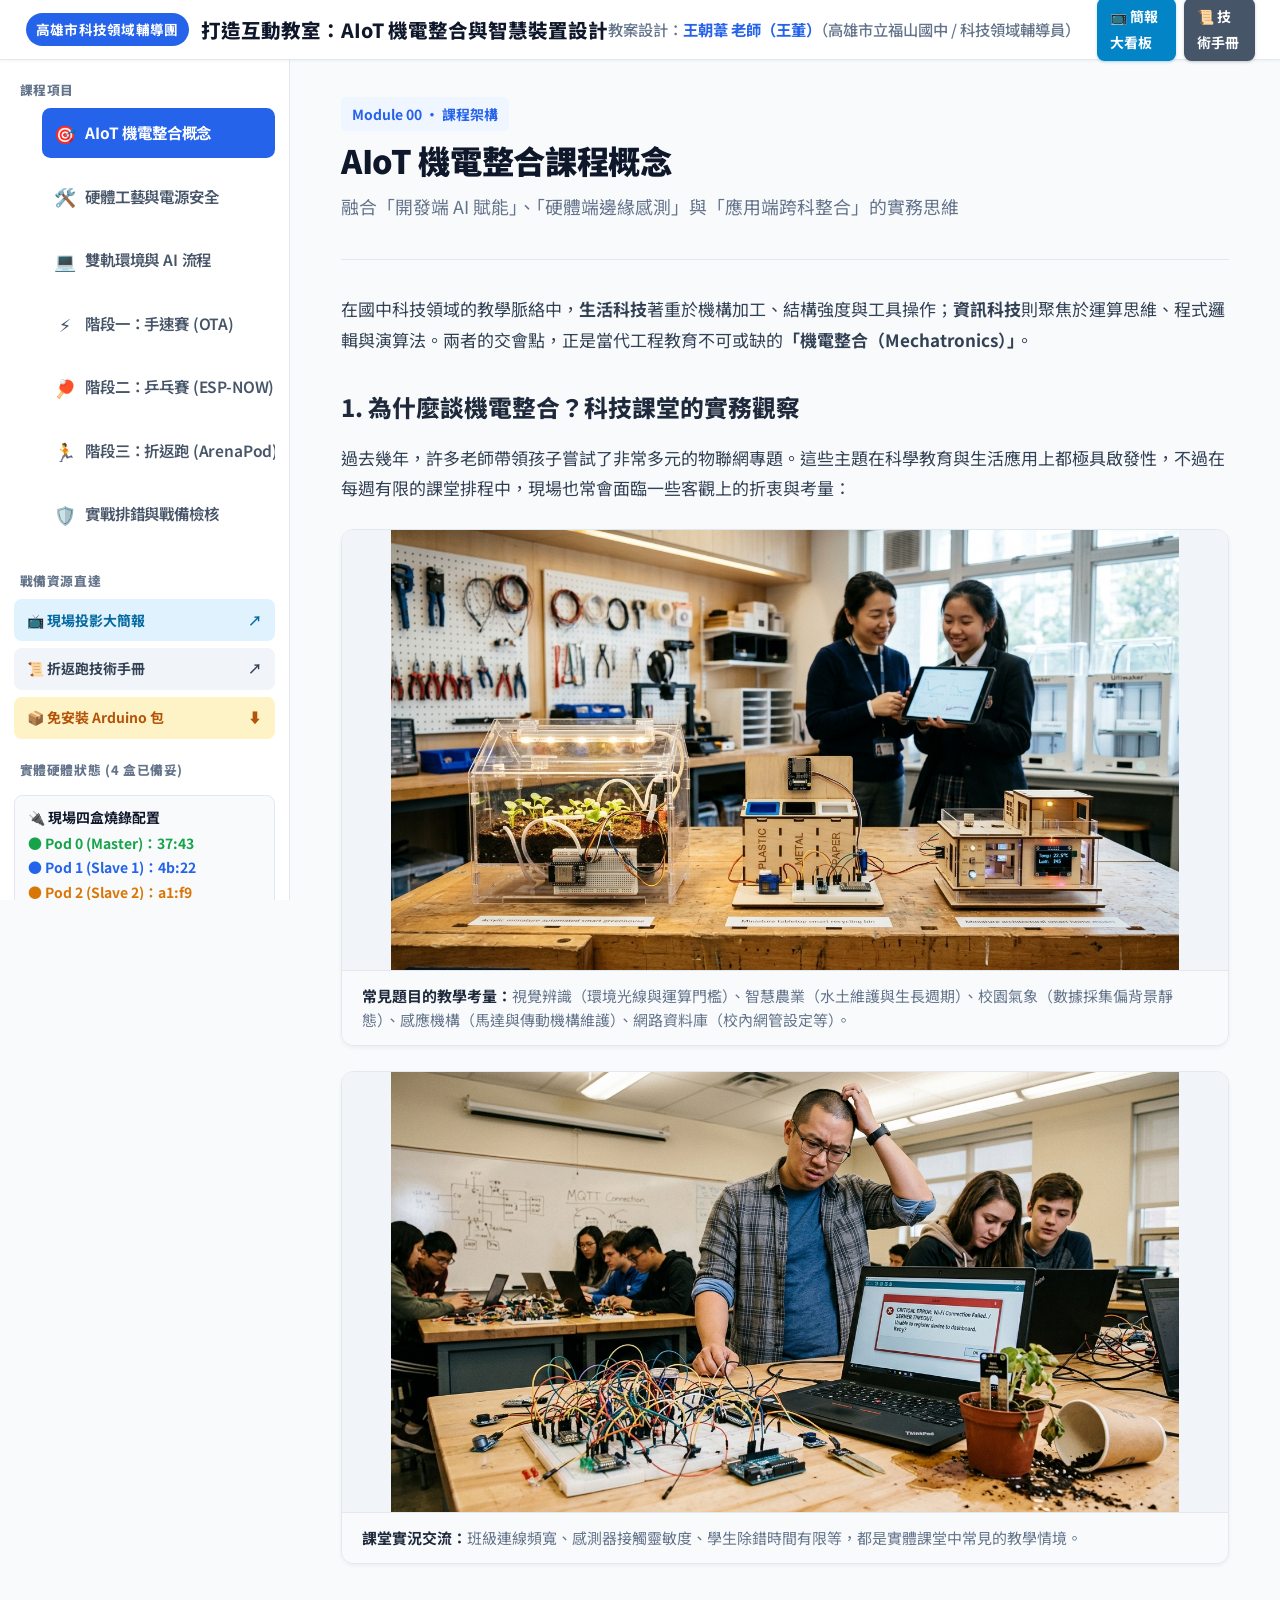
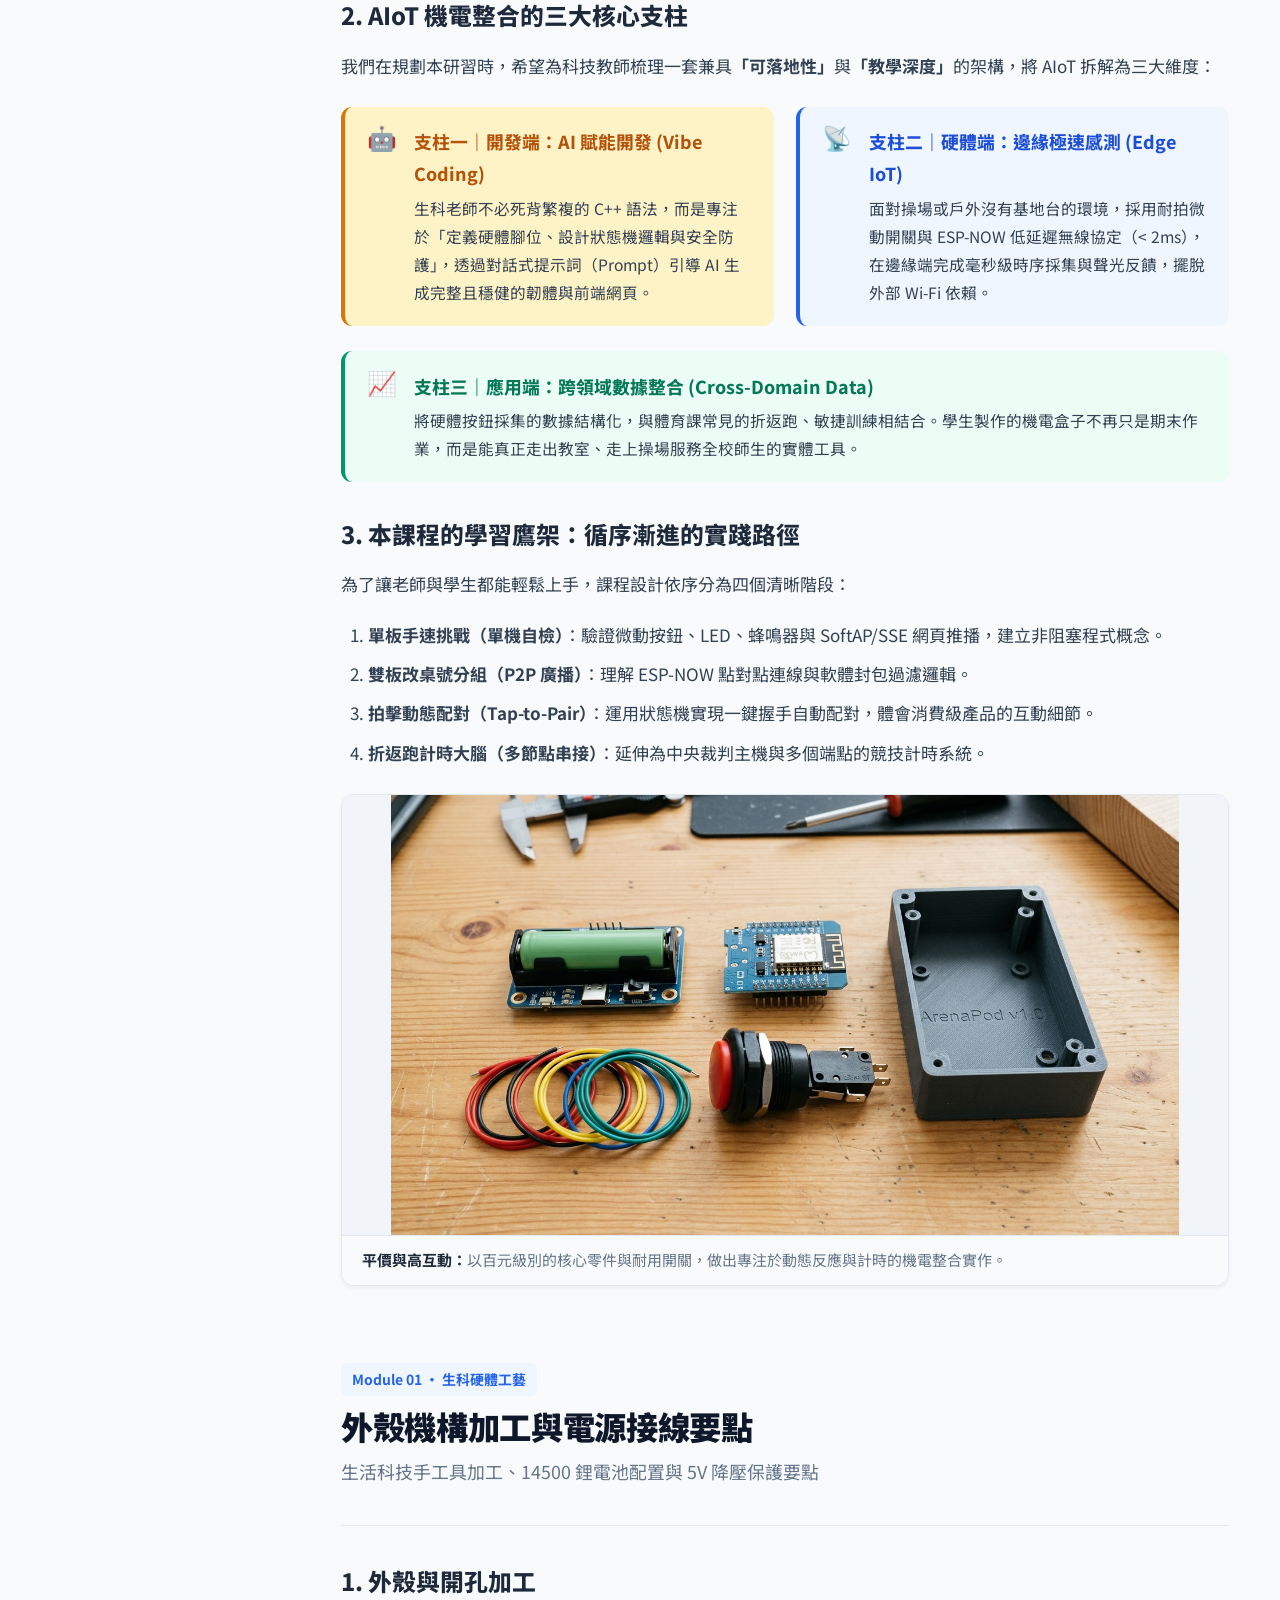
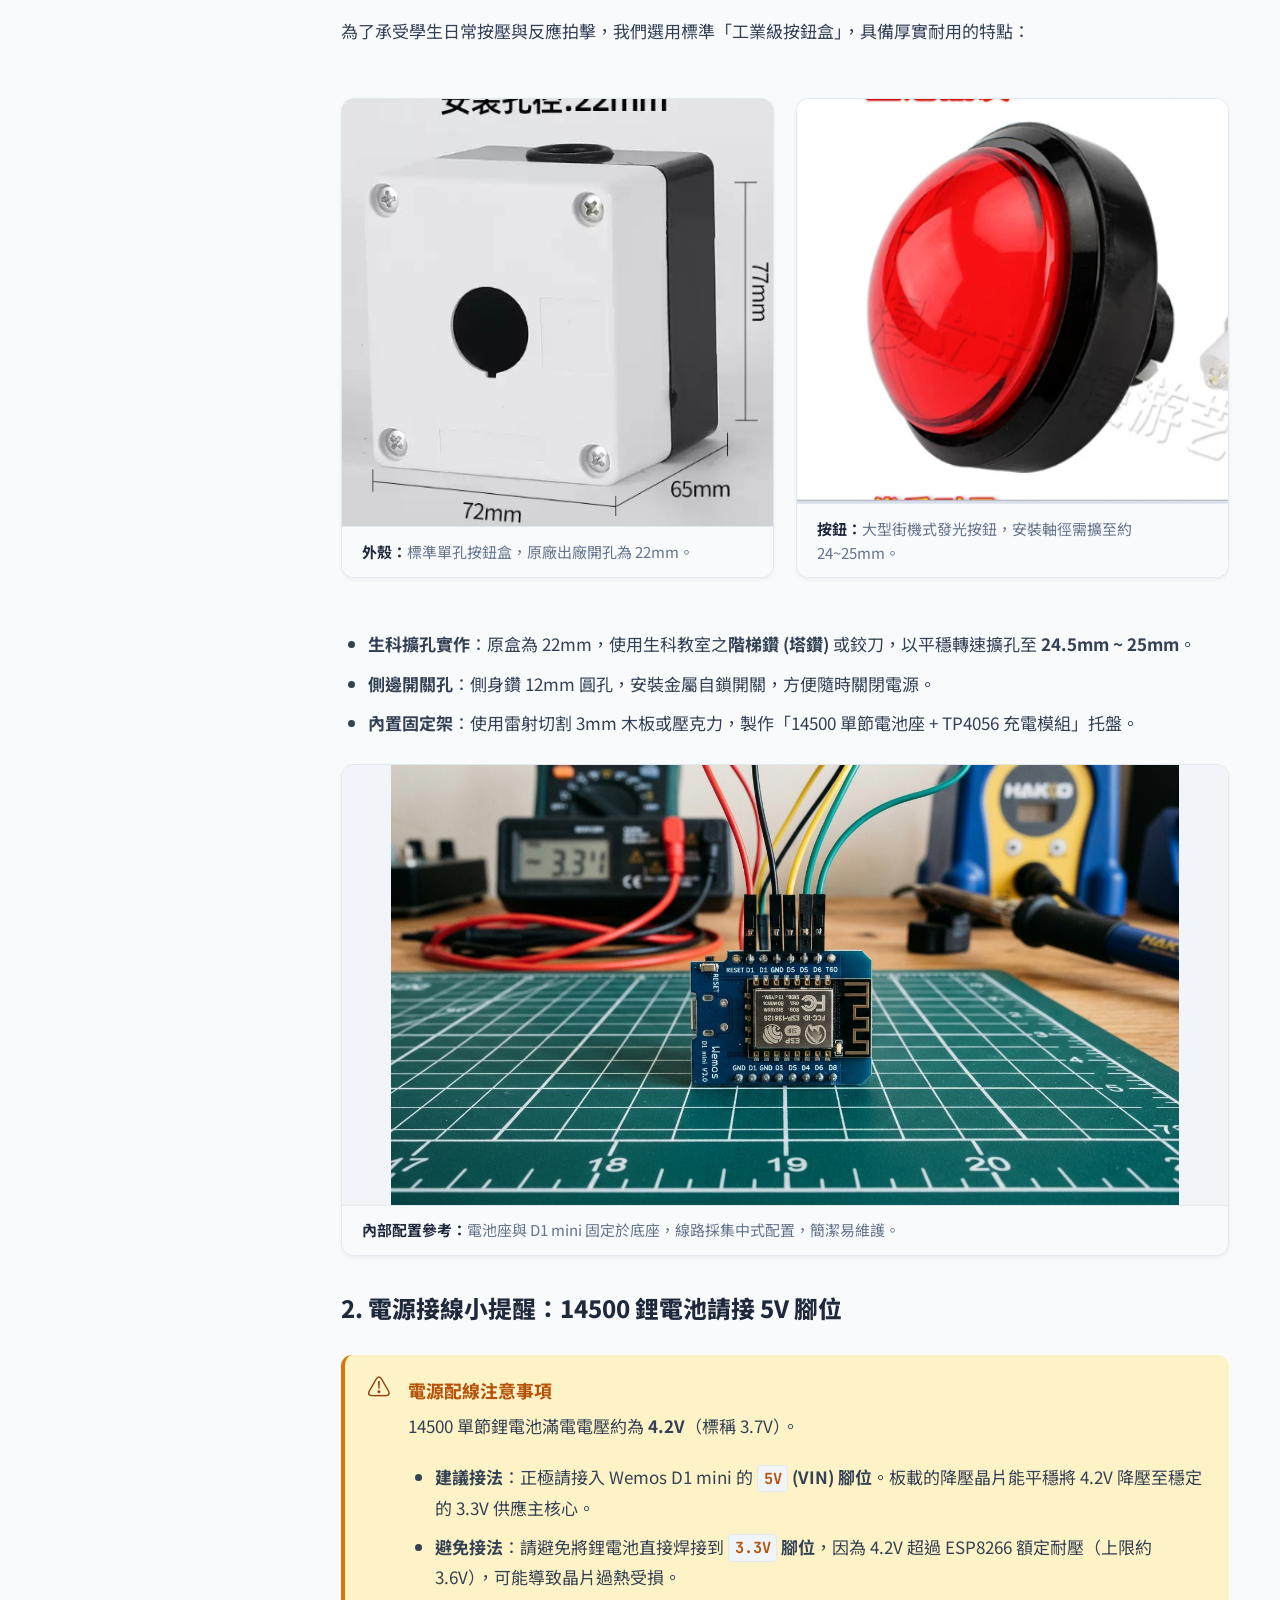
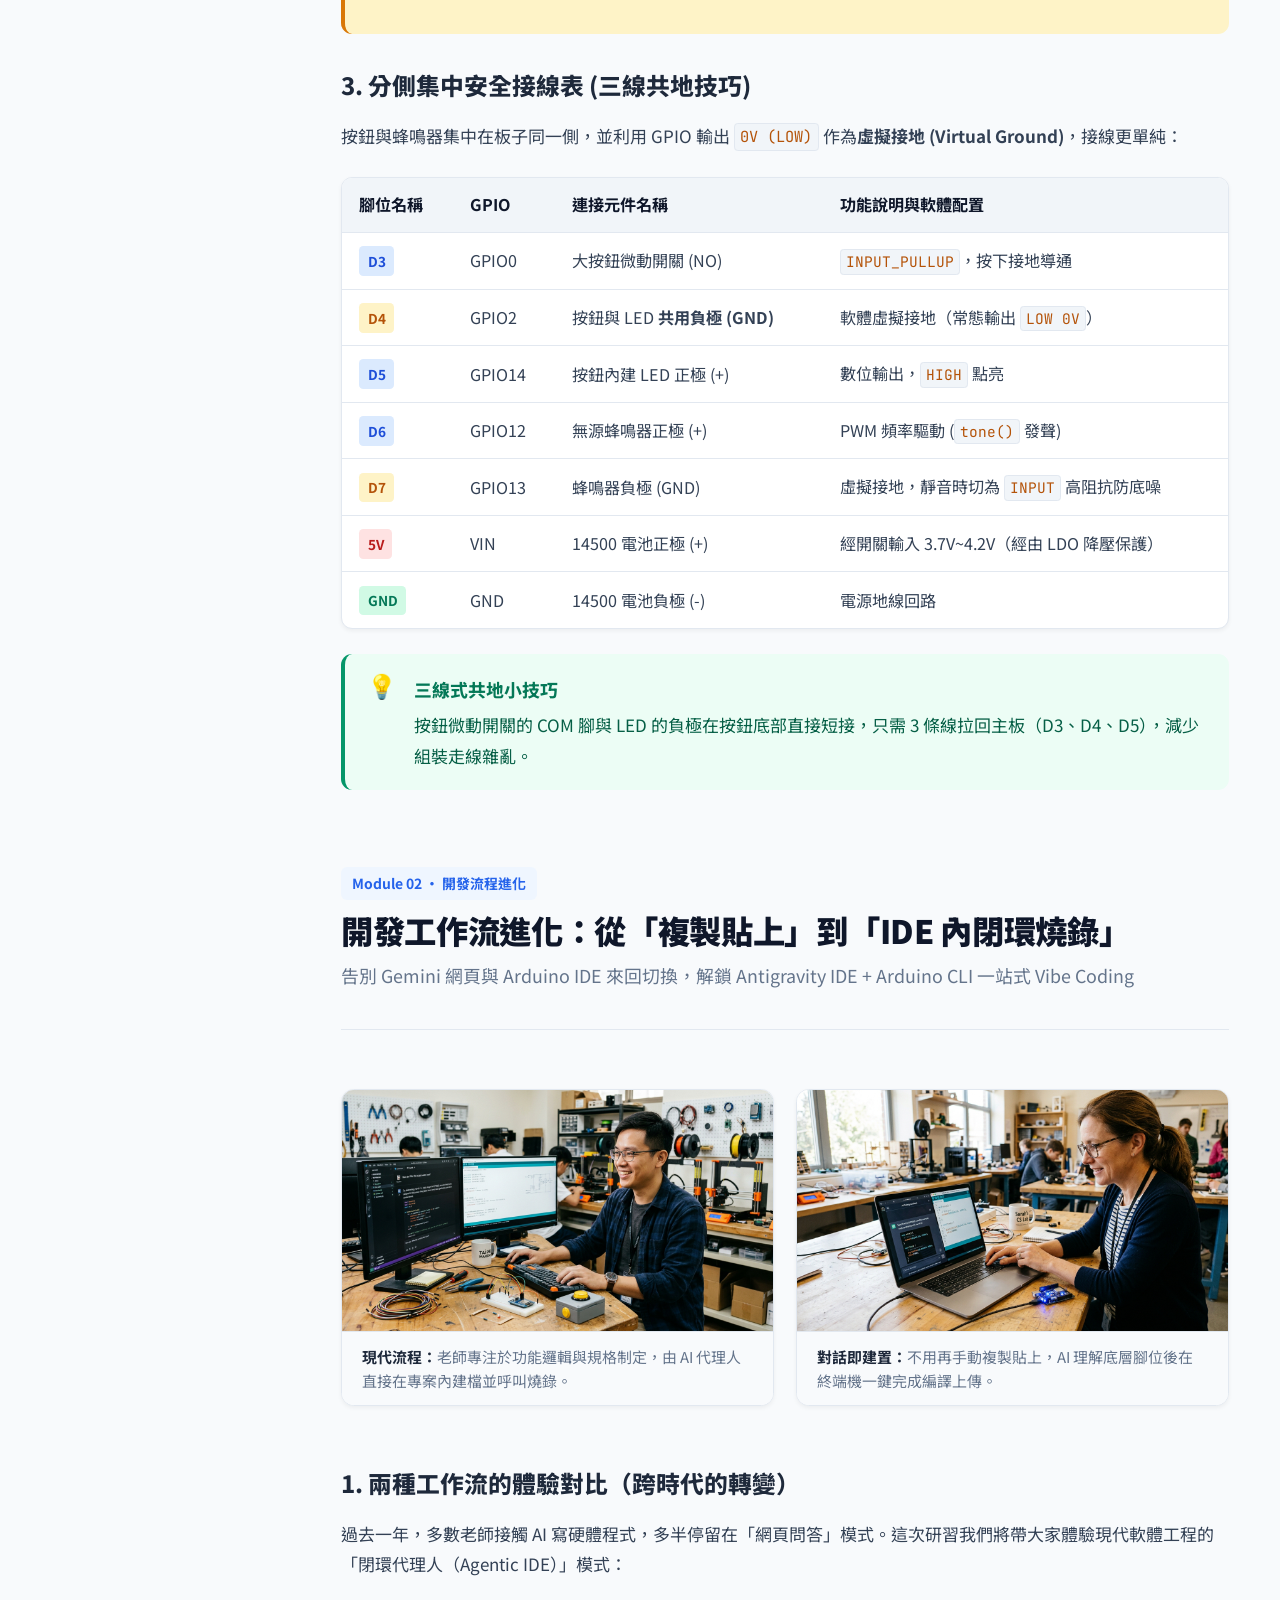
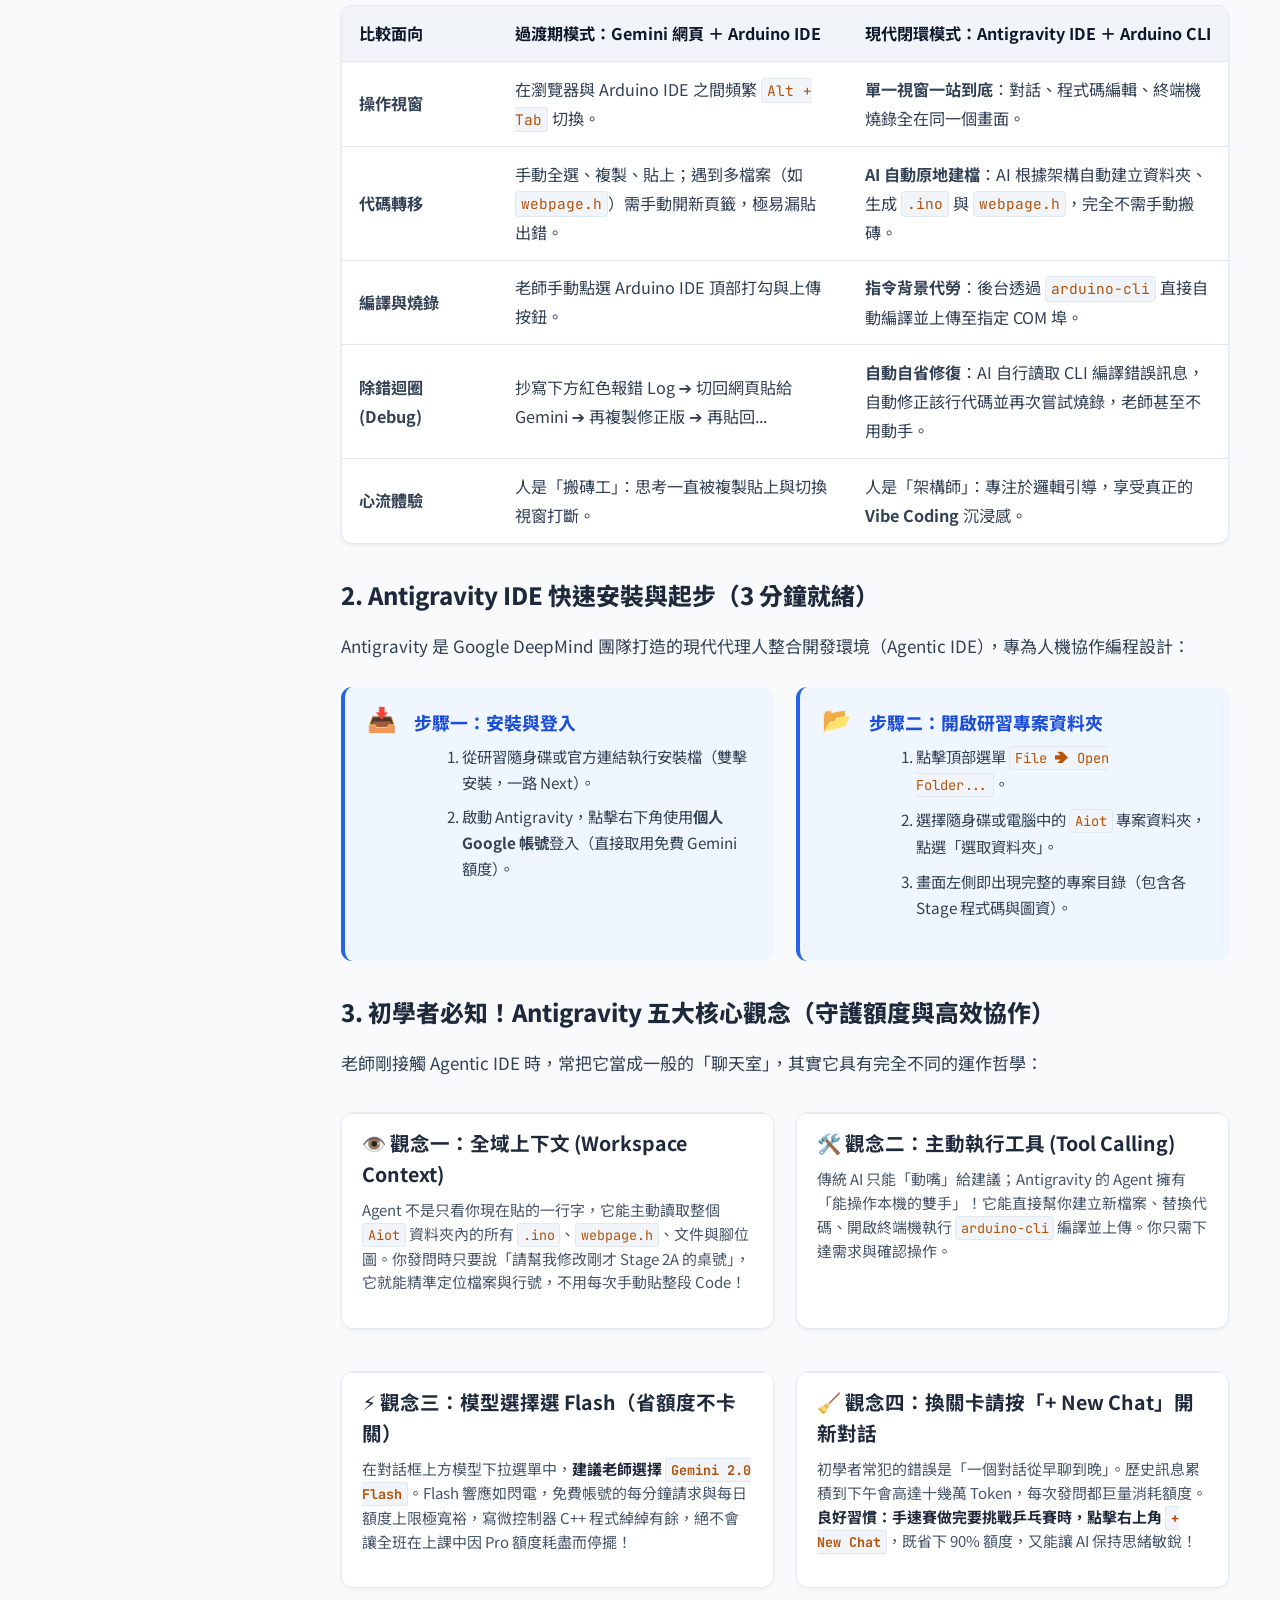
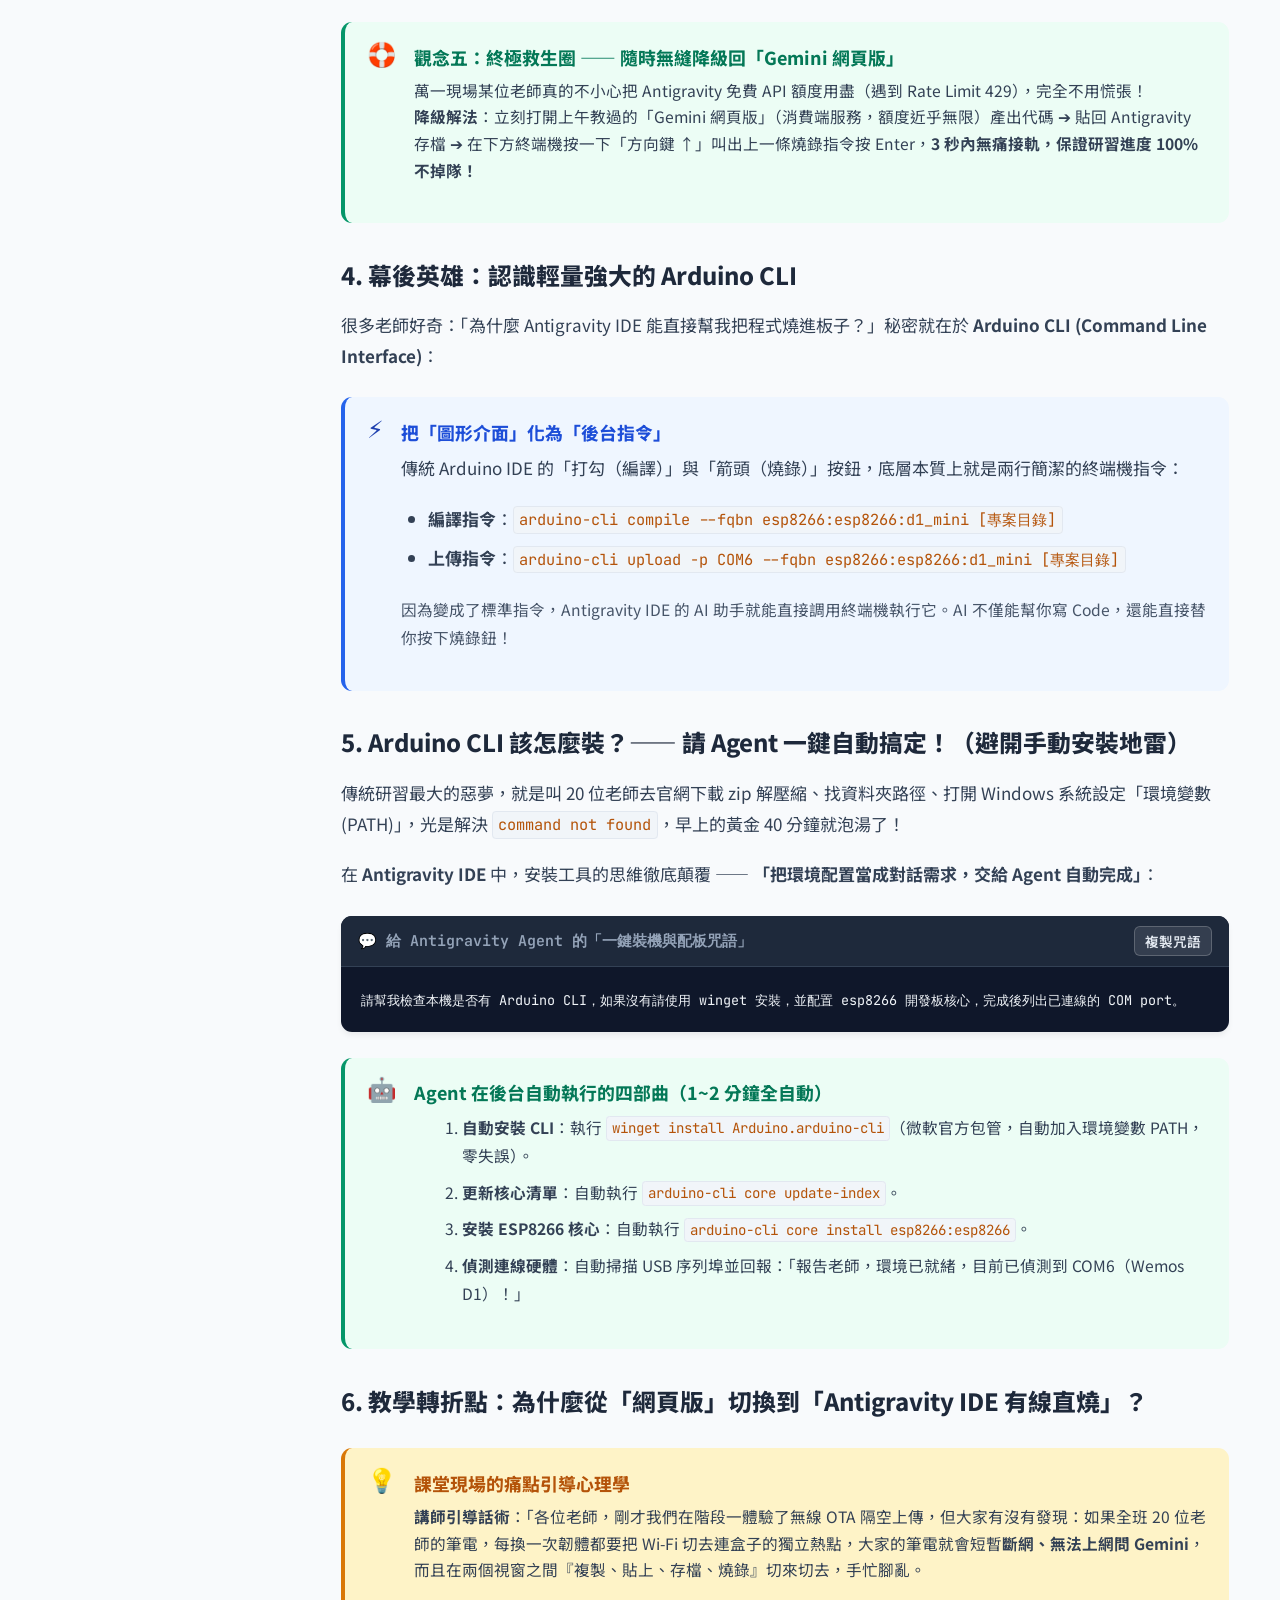
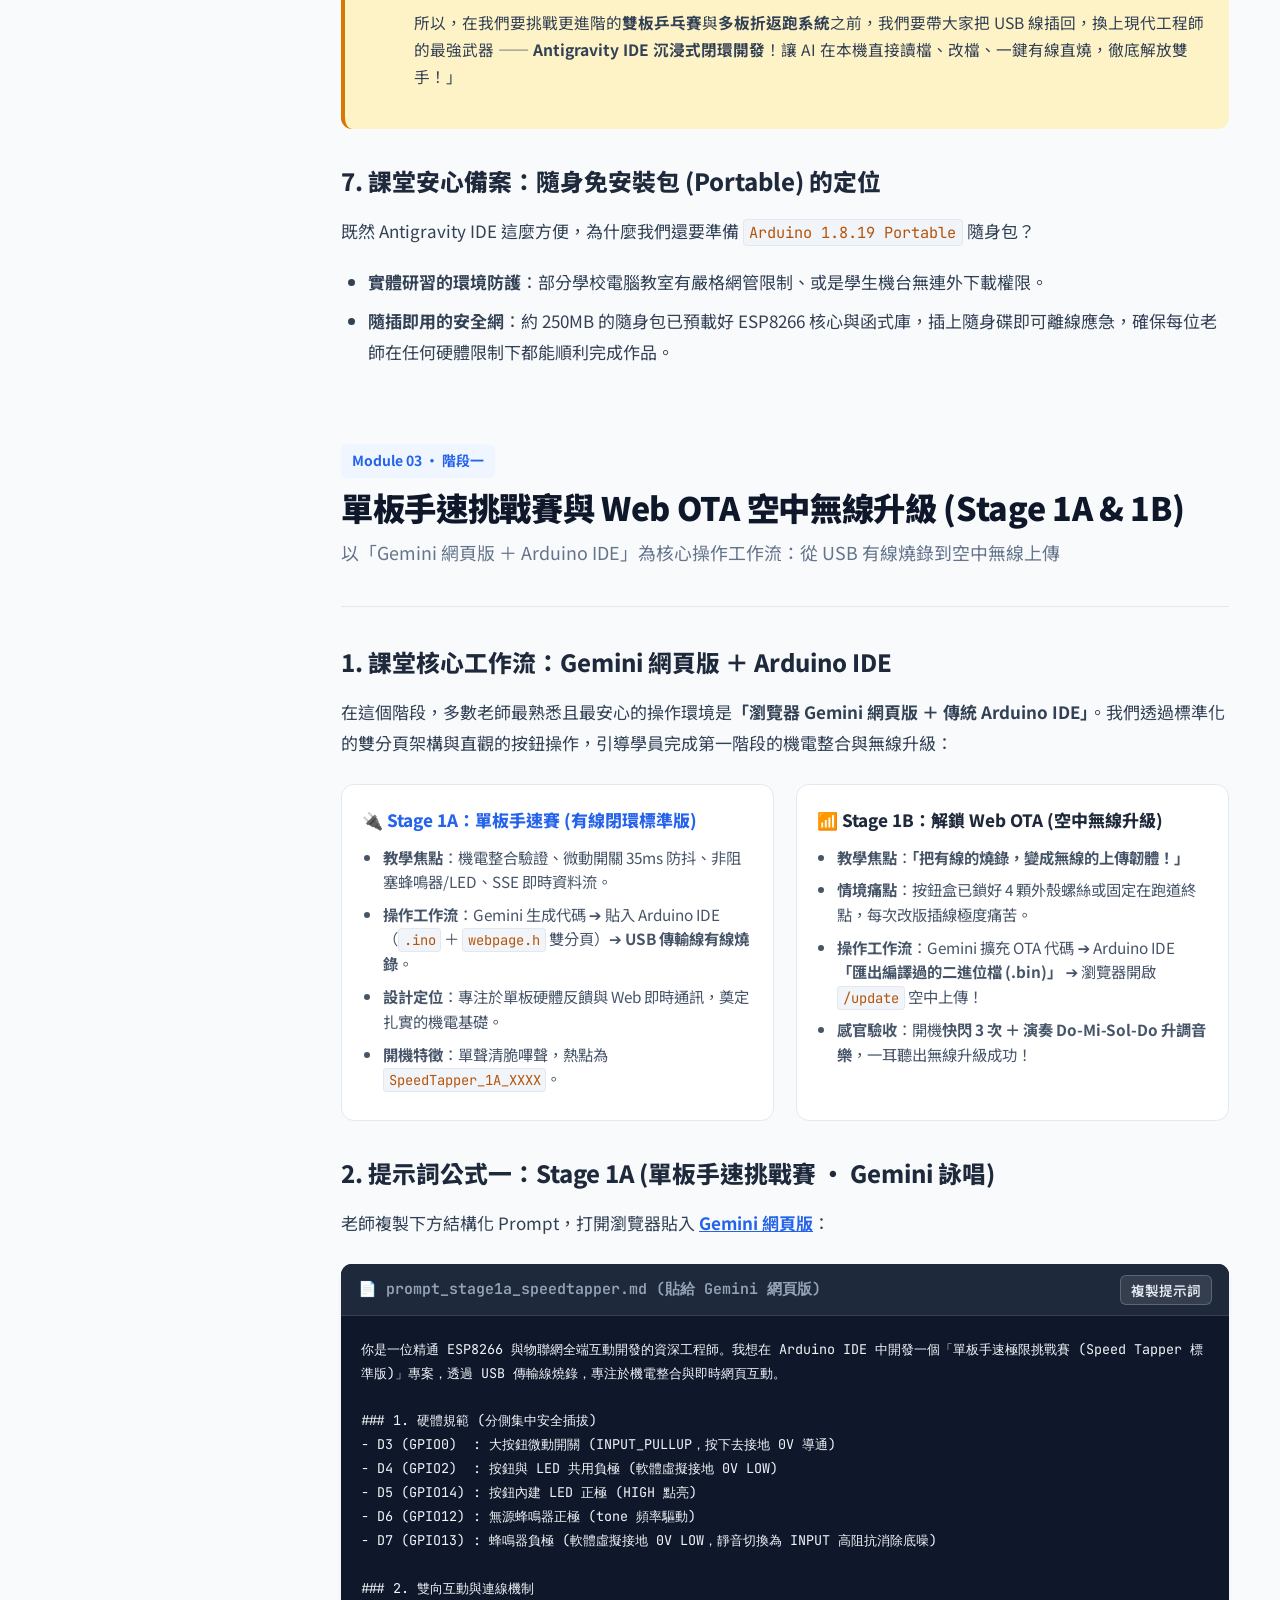
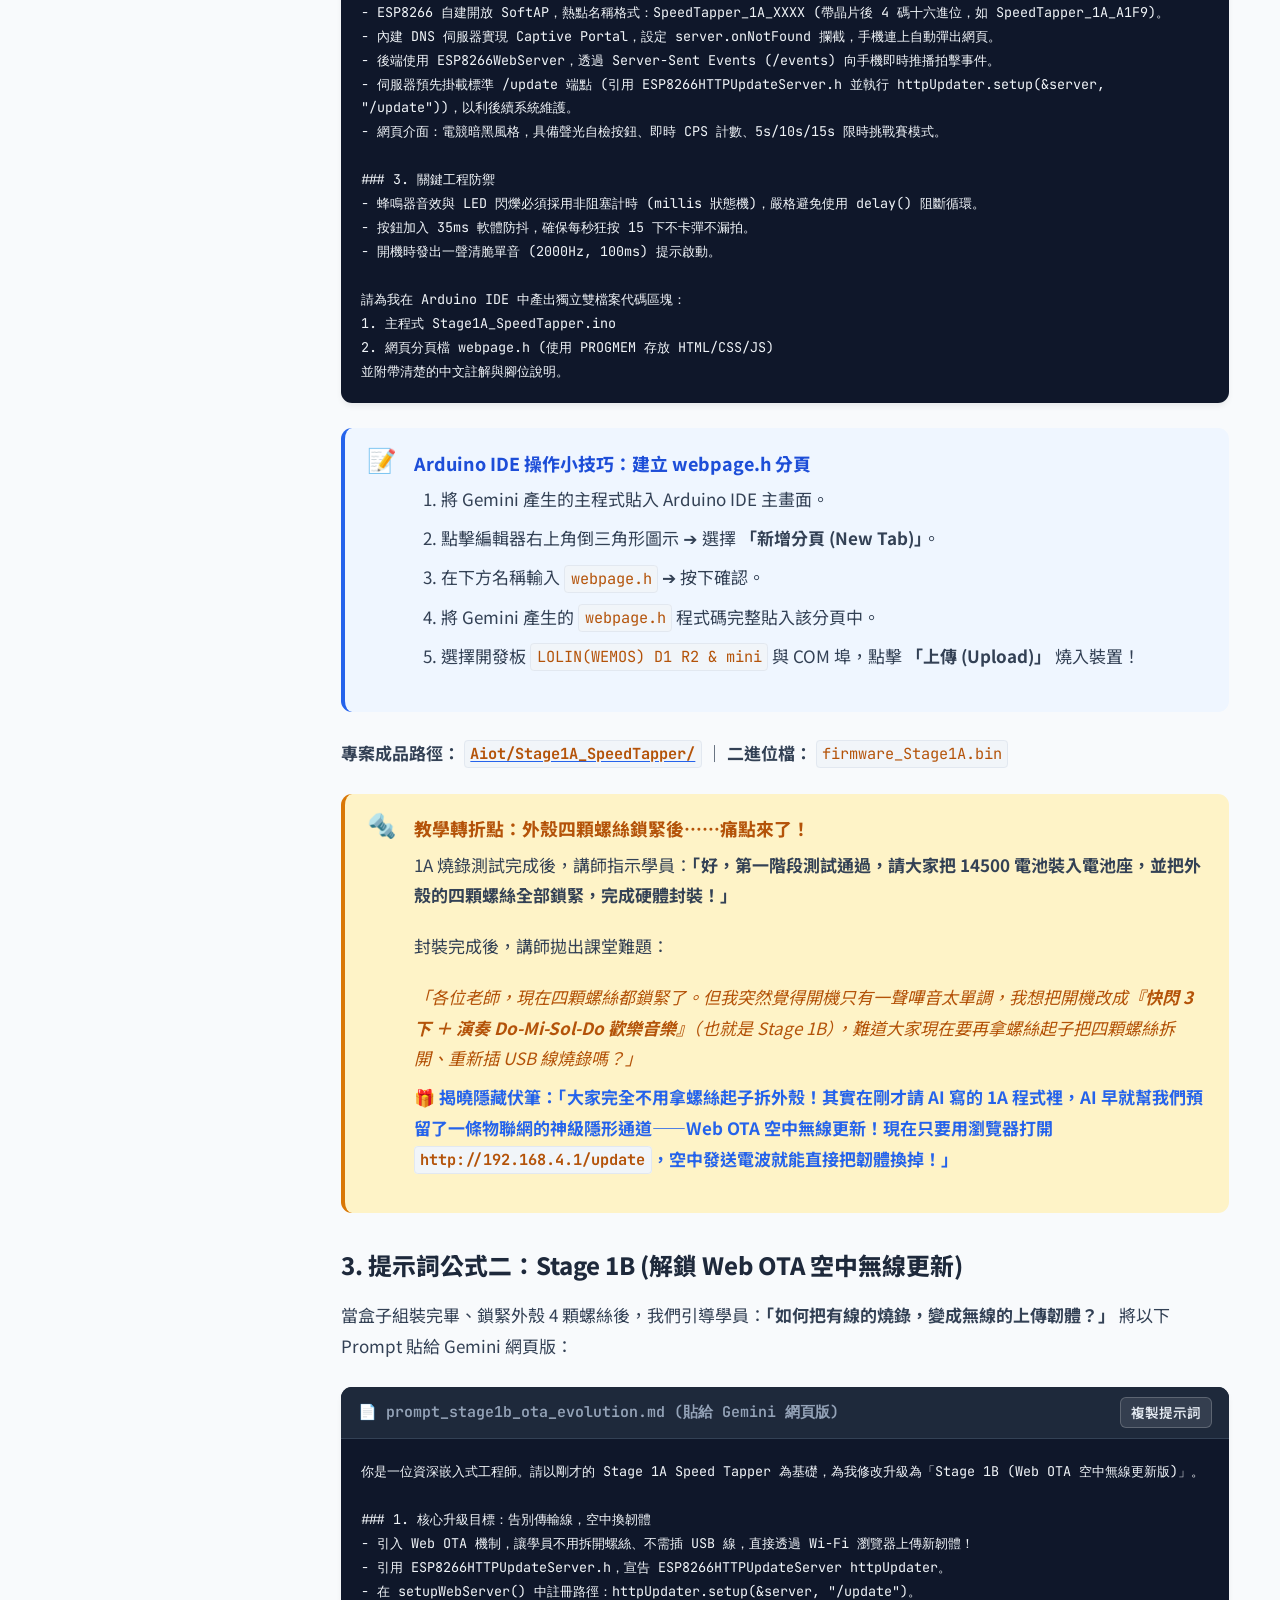
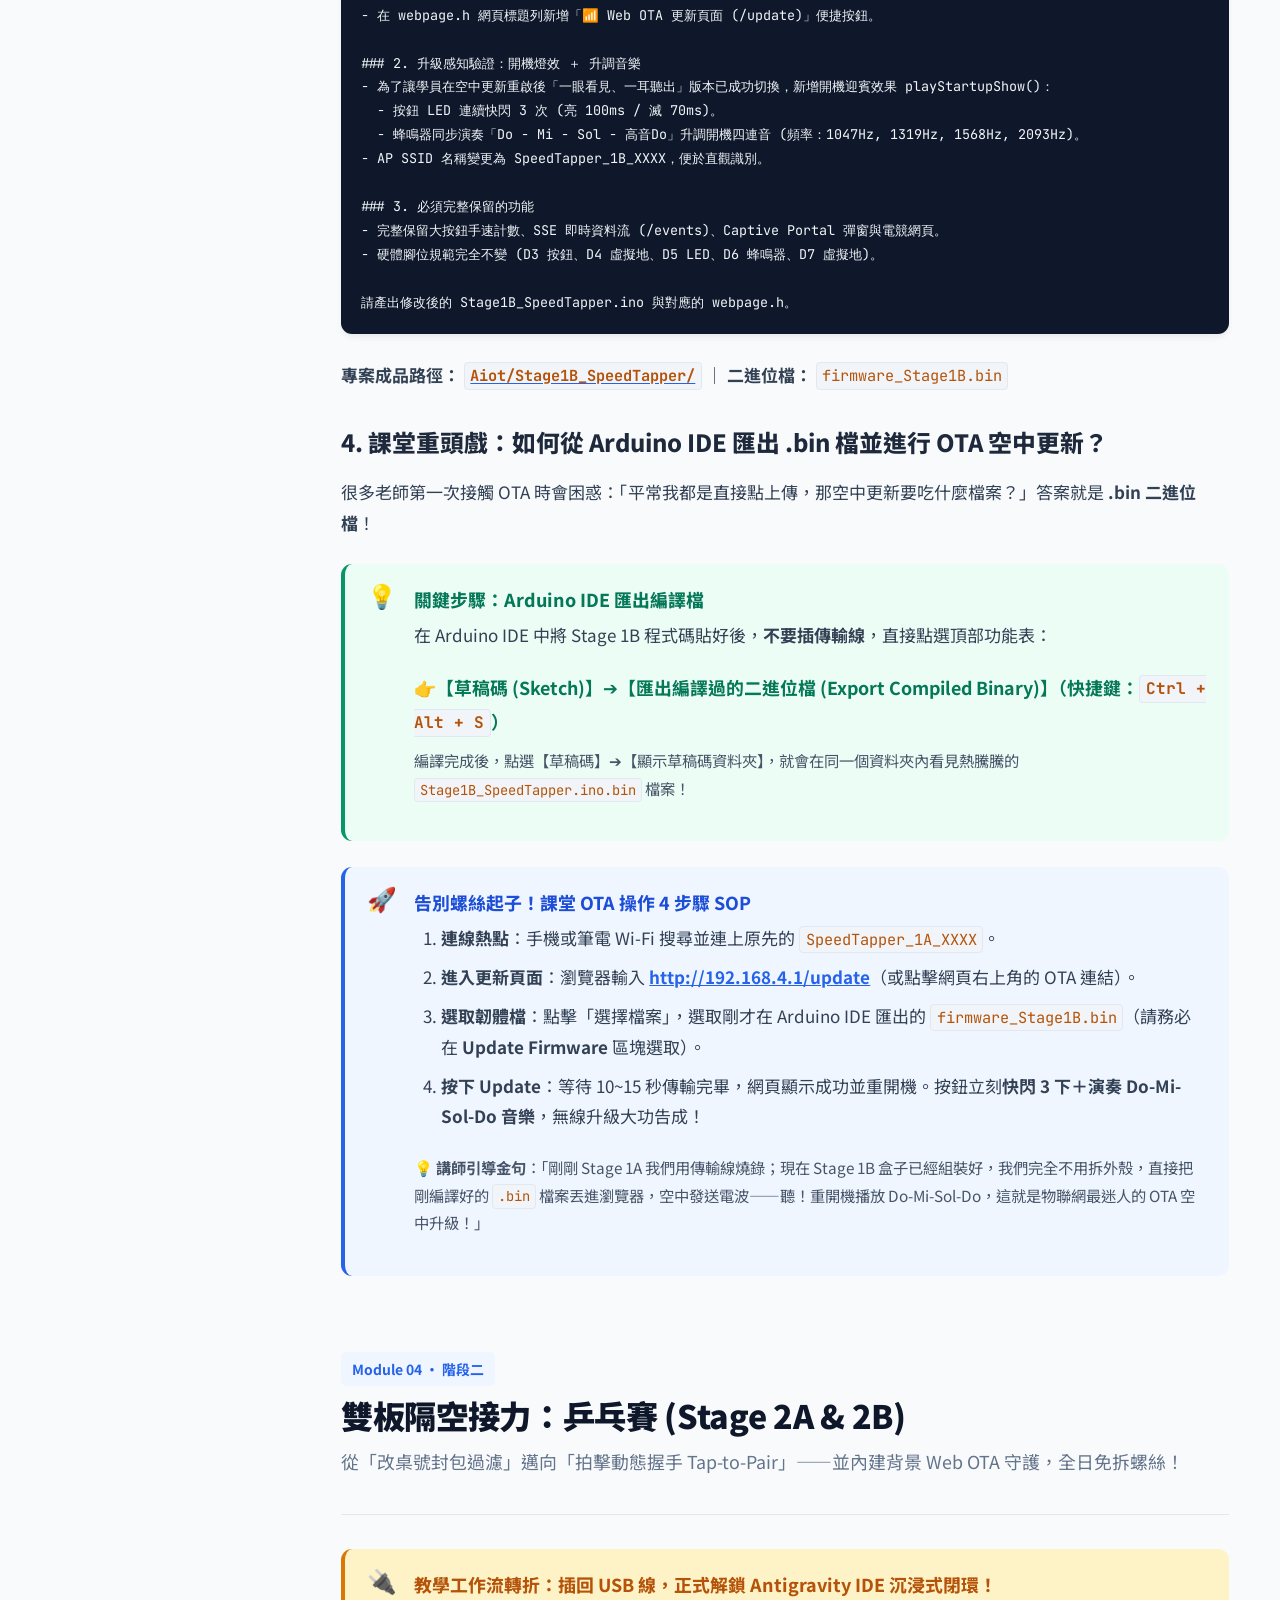
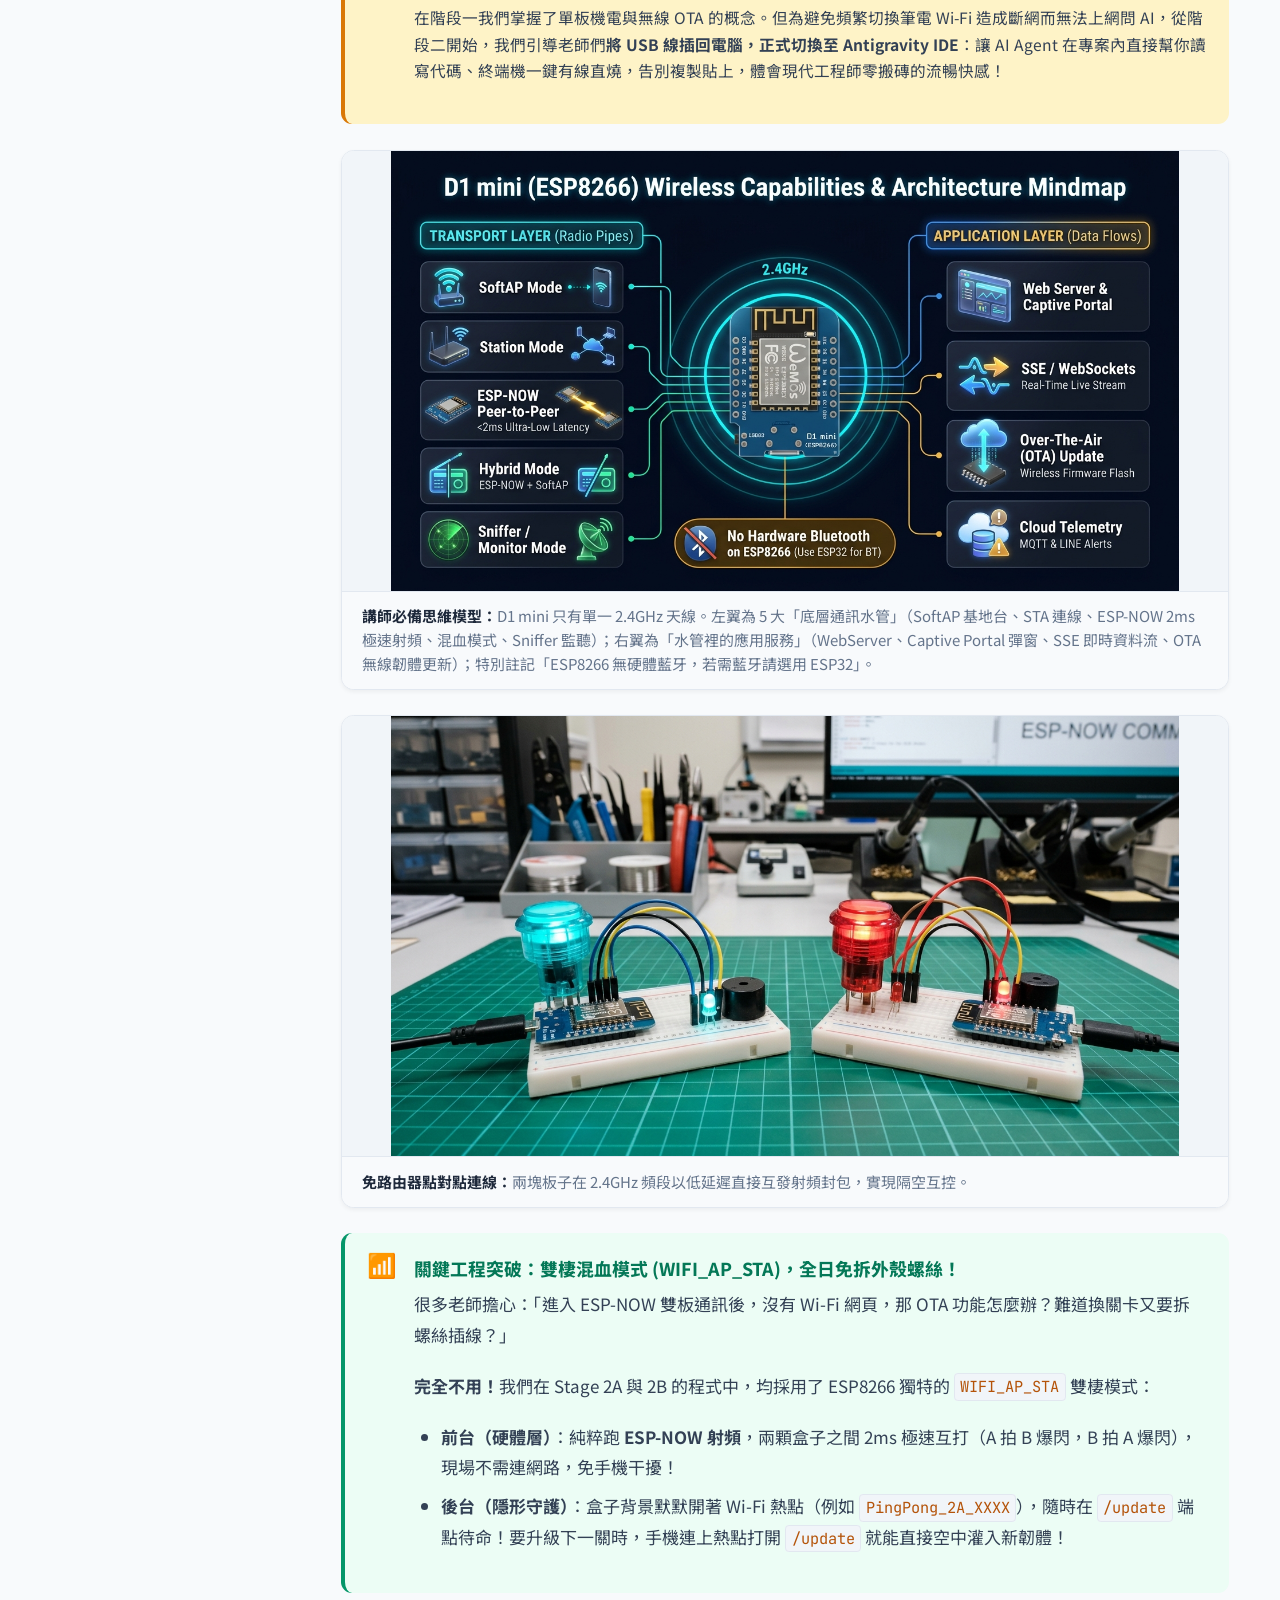
==== index.html @ 7dcfbd90 "feat: 打造互動教室 AIoT 智慧裝置設計全研習教案與 ArenaPod 體適能競技系統" ====
<!DOCTYPE html>
<html lang="zh-TW">

<head>
  <meta charset="UTF-8">
  <meta name="viewport" content="width=device-width, initial-scale=1.0">
  <title>打造互動教室：AIoT 機電整合與智慧裝置設計 —— 科技教師研習實作講義</title>
  <link rel="preconnect" href="https://fonts.googleapis.com">
  <link rel="preconnect" href="https://fonts.gstatic.com" crossorigin>
  <link
    href="https://fonts.googleapis.com/css2?family=Noto+Sans+TC:wght@400;500;700;900&family=JetBrains+Mono:wght@400;600;700&display=swap"
    rel="stylesheet">
  <style>
    :root {
      --primary: #2563eb;
      --primary-hover: #1d4ed8;
      --primary-light: #eff6ff;
      --accent: #d97706;
      --accent-light: #fef3c7;
      --danger: #dc2626;
      --danger-light: #fef2f2;
      --success: #059669;
      --success-light: #ecfdf5;
      --bg: #f8fafc;
      --sidebar-bg: #ffffff;
      --card-bg: #ffffff;
      --text: #1e293b;
      --text-muted: #64748b;
      --border: #e2e8f0;
      --code-bg: #0f172a;
      --code-text: #f1f5f9;
      --shadow: 0 2px 4px 0 rgb(0 0 0 / 0.05);
      --shadow-md: 0 4px 6px -1px rgb(0 0 0 / 0.07);
      --font-sans: 'Noto Sans TC', system-ui, -apple-system, sans-serif;
      --font-mono: 'JetBrains Mono', Consolas, monospace;
    }

    * {
      box-sizing: border-box;
      margin: 0;
      padding: 0;
    }

    html,
    body {
      width: 100%;
      overflow-x: hidden;
      /* 防止橫向溢出 */
      background-color: var(--bg);
      color: var(--text);
      font-family: var(--font-sans);
      line-height: 1.8;
      font-size: 17px;
      /* 舒適清晰，不壓迫 */
    }

    /* 頂部導覽列：永久置頂 */
    header {
      position: fixed;
      top: 0;
      left: 0;
      right: 0;
      height: 60px;
      z-index: 100;
      background: rgba(255, 255, 255, 0.98);
      backdrop-filter: blur(8px);
      border-bottom: 1px solid var(--border);
      display: flex;
      align-items: center;
      justify-content: space-between;
      padding: 0 1.5rem;
      box-shadow: 0 1px 3px rgba(0, 0, 0, 0.05);
    }

    .brand {
      display: flex;
      align-items: center;
      gap: 0.75rem;
    }

    .brand-badge {
      background: var(--primary);
      color: white;
      font-size: 0.8rem;
      font-weight: 700;
      padding: 0.25rem 0.6rem;
      border-radius: 9999px;
      letter-spacing: 0.02em;
      white-space: nowrap;
    }

    .brand-title {
      font-size: 1.15rem;
      font-weight: 800;
      color: #0f172a;
      white-space: nowrap;
    }

    .author-tag {
      font-size: 0.9rem;
      color: var(--text-muted);
      font-weight: 500;
      white-space: nowrap;
    }

    .author-tag strong {
      color: var(--primary);
    }

    /* 主架構版型：標準雙欄結構 */
    .layout-container {
      width: 100%;
      min-height: 100vh;
    }

    /* 左側側邊欄：加寬至 290px，精簡字距，薄型滾動條，文字不截斷不換行 */
    aside.sidebar {
      position: fixed;
      top: 60px;
      left: 0;
      bottom: 0;
      width: 290px;
      overflow-y: auto;
      background: var(--sidebar-bg);
      border-right: 1px solid var(--border);
      padding: 1.1rem 0.85rem;
      z-index: 90;
      scrollbar-width: thin;
      scrollbar-color: rgba(148, 163, 184, 0.4) transparent;
    }

    aside.sidebar::-webkit-scrollbar {
      width: 5px;
    }

    aside.sidebar::-webkit-scrollbar-track {
      background: transparent;
    }

    aside.sidebar::-webkit-scrollbar-thumb {
      background: rgba(148, 163, 184, 0.35);
      border-radius: 4px;
    }

    aside.sidebar::-webkit-scrollbar-thumb:hover {
      background: rgba(100, 116, 139, 0.6);
    }

    .sidebar-section-title {
      font-size: 0.75rem;
      font-weight: 800;
      text-transform: uppercase;
      letter-spacing: 0.05em;
      color: var(--text-muted);
      margin: 1.1rem 0 0.35rem 0.3rem;
    }

    .sidebar-section-title:first-child {
      margin-top: 0;
    }

    .nav-list {
      list-style: none;
      display: flex;
      flex-direction: column;
      gap: 0.25rem;
    }

    .nav-item a {
      display: flex;
      align-items: center;
      gap: 0.55rem;
      padding: 0.55rem 0.75rem;
      border-radius: 0.5rem;
      text-decoration: none;
      color: #475569;
      font-size: 0.91rem;
      font-weight: 600;
      transition: all 0.15s ease;
      white-space: nowrap;
      overflow: hidden;
      text-overflow: ellipsis;
      letter-spacing: -0.01em;
    }

    .nav-item a:hover {
      background-color: var(--primary-light);
      color: var(--primary);
    }

    .nav-item a.active {
      background: var(--primary);
      color: #ffffff;
      font-weight: 700;
    }

    .nav-icon {
      font-size: 1.05rem;
      width: 1.25rem;
      text-align: center;
      flex-shrink: 0;
    }

    .status-box {
      margin-top: 0.75rem;
      padding: 0.65rem 0.75rem;
      background: #f8fafc;
      border-radius: 0.5rem;
      border: 1px solid var(--border);
      font-size: 0.82rem;
      line-height: 1.5;
    }

    .status-title {
      font-weight: 700;
      color: #0f172a;
      margin-bottom: 0.3rem;
      font-size: 0.82rem;
    }

    .status-row {
      display: flex;
      align-items: center;
      gap: 0.4rem;
      white-space: nowrap;
      margin-bottom: 0.2rem;
    }

    /* 右側主文章區：依左欄寬度位移，獨立隨頁面捲動 */
    main.content-area {
      margin-left: 290px;
      margin-top: 60px;
      min-width: 0;
      /* 關鍵：阻止 flex 子項或圖片溢出 */
      padding: 2.2rem 3rem 6rem;
      max-width: 1200px;
    }

    section.content-module {
      margin-bottom: 4.5rem;
      scroll-margin-top: 80px;
    }

    .module-header {
      border-bottom: 1px solid var(--border);
      padding-bottom: 1rem;
      margin-bottom: 2rem;
    }

    .module-tag {
      display: inline-block;
      font-size: 0.82rem;
      font-weight: 700;
      color: var(--primary);
      background: var(--primary-light);
      padding: 0.25rem 0.65rem;
      border-radius: 0.35rem;
      margin-bottom: 0.5rem;
    }

    .module-title {
      font-size: 1.9rem;
      font-weight: 900;
      color: #0f172a;
      letter-spacing: -0.01em;
      line-height: 1.35;
    }

    .module-subtitle {
      font-size: 1.05rem;
      color: var(--text-muted);
      margin-top: 0.4rem;
    }

    /* 內文排版風格 */
    h3 {
      font-size: 1.4rem;
      font-weight: 800;
      color: #1e293b;
      margin: 1.8rem 0 0.8rem;
      display: flex;
      align-items: center;
      gap: 0.5rem;
    }

    h4 {
      font-size: 1.15rem;
      font-weight: 700;
      color: #334155;
      margin: 1.4rem 0 0.6rem;
    }

    p {
      margin-bottom: 1.2rem;
      color: #334155;
      line-height: 1.8;
    }

    ul,
    ol {
      margin-bottom: 1.3rem;
      padding-left: 1.6rem;
      color: #334155;
    }

    li {
      margin-bottom: 0.5rem;
    }

    /* 圖卡排版：圖與容器緊密收斂，防止橫向超出 */
    .figure-card {
      background: var(--card-bg);
      border: 1px solid var(--border);
      border-radius: 0.75rem;
      overflow: hidden;
      margin: 1.5rem 0;
      box-shadow: var(--shadow);
      max-width: 100%;
    }

    .figure-card img {
      width: 100%;
      max-width: 100%;
      height: auto;
      display: block;
      object-fit: contain;
      max-height: 440px;
      background: #f1f5f9;
    }

    .figure-caption {
      padding: 0.75rem 1.2rem;
      background: #f8fafc;
      border-top: 1px solid var(--border);
      font-size: 0.88rem;
      color: var(--text-muted);
      line-height: 1.6;
    }

    .figure-caption strong {
      color: var(--text);
    }

    /* 雙欄圖網格：自適應換行 */
    .grid-2 {
      display: grid;
      grid-template-columns: repeat(auto-fit, minmax(280px, 1fr));
      gap: 1.25rem;
      margin: 1.5rem 0;
      width: 100%;
    }

    /* 提示訊息框 */
    .callout {
      border-radius: 0.65rem;
      padding: 1.1rem 1.3rem;
      margin: 1.5rem 0;
      display: flex;
      gap: 1rem;
      align-items: flex-start;
      border-left: 4px solid;
      max-width: 100%;
    }

    .callout-icon {
      font-size: 1.4rem;
      line-height: 1;
      flex-shrink: 0;
    }

    .callout-body {
      flex: 1;
      min-width: 0;
    }

    .callout-title {
      font-weight: 750;
      font-size: 1.05rem;
      margin-bottom: 0.3rem;
    }

    .callout-danger {
      background: var(--danger-light);
      border-color: var(--danger);
      color: #991b1b;
    }

    .callout-danger .callout-title {
      color: #b91c1c;
    }

    .callout-warning {
      background: var(--accent-light);
      border-color: var(--accent);
      color: #92400e;
    }

    .callout-warning .callout-title {
      color: #b45309;
    }

    .callout-info {
      background: var(--primary-light);
      border-color: var(--primary);
      color: #1e40af;
    }

    .callout-info .callout-title {
      color: #1d4ed8;
    }

    .callout-success {
      background: var(--success-light);
      border-color: var(--success);
      color: #065f46;
    }

    .callout-success .callout-title {
      color: #047857;
    }

    /* 表格：容器自帶滾動與邊框限制 */
    .table-container {
      width: 100%;
      max-width: 100%;
      overflow-x: auto;
      margin: 1.5rem 0;
      border-radius: 0.65rem;
      border: 1px solid var(--border);
      background: #ffffff;
      box-shadow: var(--shadow);
    }

    table {
      width: 100%;
      border-collapse: collapse;
      text-align: left;
      font-size: 0.95rem;
    }

    th {
      background: #f1f5f9;
      color: #0f172a;
      font-weight: 700;
      padding: 0.75rem 1rem;
      border-bottom: 1px solid var(--border);
      white-space: nowrap;
    }

    td {
      padding: 0.75rem 1rem;
      border-bottom: 1px solid var(--border);
      color: #334155;
    }

    tr:last-child td {
      border-bottom: none;
    }

    tr:hover td {
      background: #f8fafc;
    }

    /* 程式碼卡片：pre 自動換行防爆框 */
    .code-card {
      background: var(--code-bg);
      border-radius: 0.65rem;
      overflow: hidden;
      margin: 1.5rem 0;
      max-width: 100%;
      box-shadow: var(--shadow-md);
    }

    .code-header {
      background: #1e293b;
      padding: 0.6rem 1rem;
      display: flex;
      align-items: center;
      justify-content: space-between;
      border-bottom: 1px solid #334155;
    }

    .code-title {
      font-family: var(--font-mono);
      font-size: 0.88rem;
      color: #94a3b8;
      font-weight: 600;
      display: flex;
      align-items: center;
      gap: 0.4rem;
    }

    .copy-btn {
      background: rgba(255, 255, 255, 0.1);
      border: 1px solid rgba(255, 255, 255, 0.2);
      color: #e2e8f0;
      font-size: 0.8rem;
      padding: 0.25rem 0.6rem;
      border-radius: 0.35rem;
      cursor: pointer;
      font-family: var(--font-sans);
      font-weight: 600;
      transition: all 0.15s;
    }

    .copy-btn:hover {
      background: var(--primary);
      border-color: var(--primary);
    }

    pre {
      padding: 1.2rem;
      max-width: 100%;
      overflow-x: auto;
      white-space: pre-wrap;
      /* 關鍵：提示詞長文本自動換行，不撐破版面 */
      word-break: break-word;
      /* 長單詞自動折行 */
      font-family: var(--font-mono);
      font-size: 0.88rem;
      line-height: 1.6;
      color: var(--code-text);
    }

    code {
      font-family: var(--font-mono);
      font-size: 0.9em;
      background: #f1f5f9;
      color: #b45309;
      padding: 0.15em 0.35em;
      border-radius: 0.25em;
      border: 1px solid #e2e8f0;
    }

    pre code {
      background: transparent;
      color: inherit;
      padding: 0;
      border: none;
    }

    .badge {
      display: inline-block;
      padding: 0.15rem 0.5rem;
      border-radius: 0.25rem;
      font-size: 0.8rem;
      font-weight: 700;
      margin-right: 0.3rem;
    }

    .badge-primary {
      background: #dbeafe;
      color: #1d4ed8;
    }

    .badge-warning {
      background: #fef3c7;
      color: #b45309;
    }

    .badge-success {
      background: #d1fae5;
      color: #047857;
    }

    .badge-danger {
      background: #fee2e2;
      color: #b91c1c;
    }

    footer {
      margin-left: 290px;
      border-top: 1px solid var(--border);
      background: #ffffff;
      padding: 2rem;
      text-align: center;
      color: var(--text-muted);
      font-size: 0.92rem;
    }

    /* 螢幕拖拉縮小或視窗切半時，左側選單依然永久存在（絕不消失，維持雙欄） */
    @media (max-width: 1024px) {
      aside.sidebar {
        width: 230px;
        padding: 1rem 0.5rem;
      }

      .nav-item a {
        font-size: 0.83rem;
        padding: 0.45rem 0.5rem;
        gap: 0.35rem;
      }

      main.content-area {
        margin-left: 230px;
        padding: 1.5rem 1.8rem 4rem;
      }

      footer {
        margin-left: 230px;
      }

      .brand-title {
        font-size: 1rem;
      }

      .brand-badge {
        font-size: 0.72rem;
      }

      .author-tag {
        font-size: 0.78rem;
      }
    }

    @media (max-width: 680px) {
      header {
        padding: 0 0.8rem;
      }

      .brand-badge,
      .author-tag {
        display: none;
        /* 超窄螢幕只留大標題，釋放頂部空間 */
      }

      aside.sidebar {
        width: 58px;
        padding: 0.8rem 0.25rem;
      }

      .sidebar-section-title,
      .status-box {
        display: none;
      }

      .nav-item a {
        justify-content: center;
        padding: 0.6rem 0;
        font-size: 0;
        /* 隱藏文字，只留圖標快捷按鈕 */
      }

      .nav-icon {
        font-size: 1.35rem;
        width: auto;
      }

      main.content-area {
        margin-left: 58px;
        padding: 1.2rem 1rem 3rem;
      }

      footer {
        margin-left: 58px;
        padding: 1.5rem 1rem;
      }
    }
  </style>
</head>

<body>

  <!-- 頂部導覽列 -->
  <header>
    <div class="brand">
      <span class="brand-badge">高雄市科技領域輔導團</span>
      <h1 class="brand-title">打造互動教室：AIoT 機電整合與智慧裝置設計</h1>
    </div>
    <div style="display: flex; align-items: center; gap: 1rem;">
      <div class="author-tag">
        教案設計：<strong>王朝葦 老師（王董）</strong>（高雄市立福山國中 / 科技領域輔導員）
      </div>
      <div style="display: flex; gap: 0.5rem;">
        <a href="workshop_presentation.html" target="_blank" style="display: inline-flex; align-items: center; gap: 0.35rem; background: #0284c7; color: #fff; font-size: 0.82rem; font-weight: 700; padding: 0.35rem 0.75rem; border-radius: 0.45rem; text-decoration: none; box-shadow: 0 1px 3px rgba(2,132,199,0.3); transition: all 0.15s ease;">
          <span>📺 簡報大看板</span>
        </a>
        <a href="折返跑.md" target="_blank" style="display: inline-flex; align-items: center; gap: 0.35rem; background: #475569; color: #fff; font-size: 0.82rem; font-weight: 700; padding: 0.35rem 0.75rem; border-radius: 0.45rem; text-decoration: none; box-shadow: 0 1px 3px rgba(71,85,105,0.3); transition: all 0.15s ease;">
          <span>📜 技術手冊</span>
        </a>
      </div>
    </div>
  </header>

  <div class="layout-container">

    <!-- 左側邊欄：課程單元項目 (寬度加寬至 290px，文字一覽無遺不截斷) -->
    <aside class="sidebar">
      <div class="sidebar-section-title">課程項目</div>
      <ul class="nav-list">
        <li class="nav-item"><a href="#module-vision" class="active"><span class="nav-icon">🎯</span>AIoT 機電整合概念</a></li>
        <li class="nav-item"><a href="#module-hardware"><span class="nav-icon">🛠️</span>硬體工藝與電源安全</a></li>
        <li class="nav-item"><a href="#module-environment"><span class="nav-icon">💻</span>雙軌環境與 AI 流程</a></li>
        <li class="nav-item"><a href="#module-stage1"><span class="nav-icon">⚡</span>階段一：手速賽 (OTA)</a></li>
        <li class="nav-item"><a href="#module-stage2"><span class="nav-icon">🏓</span>階段二：乒乓賽 (ESP-NOW)</a></li>
        <li class="nav-item"><a href="#module-future"><span class="nav-icon">🏃</span>階段三：折返跑 (ArenaPod)</a></li>
        <li class="nav-item"><a href="#module-troubleshooting"><span class="nav-icon">🛡️</span>實戰排錯與戰備檢核</a></li>
      </ul>

      <div class="sidebar-section-title">戰備資源直達</div>
      <div style="display: flex; flex-direction: column; gap: 0.4rem; margin-bottom: 1.2rem;">
        <a href="workshop_presentation.html" target="_blank" style="display: flex; align-items: center; justify-content: space-between; padding: 0.5rem 0.75rem; background: #e0f2fe; color: #0369a1; border-radius: 0.45rem; text-decoration: none; font-size: 0.82rem; font-weight: 700;">
          <span>📺 現場投影大簡報</span><span>↗</span>
        </a>
        <a href="折返跑.md" target="_blank" style="display: flex; align-items: center; justify-content: space-between; padding: 0.5rem 0.75rem; background: #f1f5f9; color: #334155; border-radius: 0.45rem; text-decoration: none; font-size: 0.82rem; font-weight: 700;">
          <span>📜 折返跑技術手冊</span><span>↗</span>
        </a>
        <a href="Arduino-1.8.19-Portable-ESP8266.zip" download style="display: flex; align-items: center; justify-content: space-between; padding: 0.5rem 0.75rem; background: #fef3c7; color: #b45309; border-radius: 0.45rem; text-decoration: none; font-size: 0.82rem; font-weight: 700;">
          <span>📦 免安裝 Arduino 包</span><span>⬇</span>
        </a>
      </div>

      <div class="sidebar-section-title">實體硬體狀態 (4 盒已備妥)</div>
      <div class="status-box">
        <div class="status-title">🔌 現場四盒燒錄配置</div>
        <div class="status-row" style="color: #16a34a; font-weight: 700;">● Pod 0 (Master)：37:43</div>
        <div class="status-row" style="color: #2563eb; font-weight: 700;">● Pod 1 (Slave 1)：4b:22</div>
        <div class="status-row" style="color: #d97706; font-weight: 700;">● Pod 2 (Slave 2)：a1:f9</div>
        <div class="status-row" style="color: #7c3aed; font-weight: 700;">● Pod 3 (Slave 3)：a0:c8</div>
        <div style="margin-top: 0.4rem; color: #64748b; font-size: 0.75rem; line-height: 1.4;">
          已燒錄 <strong>Stage 3B 四點星狀闖關跑</strong><br>
          熱點：<code>ArenaPod_Master_3743</code><br>
          （備案：隨時可切換 Stage 3A 雙板通用版）
        </div>
      </div>
    </aside>

    <!-- 右側大區域：課程核心內容 (min-width: 0 防止橫向撐破) -->
    <main class="content-area">

      <!-- 單元 0：AIoT 機電整合課程概念 -->
      <section id="module-vision" class="content-module">
        <div class="module-header">
          <span class="module-tag">Module 00 · 課程架構</span>
          <h2 class="module-title">AIoT 機電整合課程概念</h2>
          <p class="module-subtitle">融合「開發端 AI 賦能」、「硬體端邊緣感測」與「應用端跨科整合」的實務思維</p>
        </div>

        <p>
          在國中科技領域的教學脈絡中，<strong>生活科技</strong>著重於機構加工、結構強度與工具操作；<strong>資訊科技</strong>則聚焦於運算思維、程式邏輯與演算法。兩者的交會點，正是當代工程教育不可或缺的<strong>「機電整合（Mechatronics）」</strong>。
        </p>

        <h3>1. 為什麼談機電整合？科技課堂的實務觀察</h3>
        <p>過去幾年，許多老師帶領孩子嘗試了非常多元的物聯網專題。這些主題在科學教育與生活應用上都極具啟發性，不過在每週有限的課堂排程中，現場也常會面臨一些客觀上的折衷與考量：</p>

        <div class="figure-card">
          <img src="images/slide_common_aiot_projects.jpg" alt="常見 AIoT 專題實務考量">
          <div class="figure-caption">
            <strong>常見題目的教學考量：</strong>視覺辨識（環境光線與運算門檻）、智慧農業（水土維護與生長週期）、校園氣象（數據採集偏背景靜態）、感應機構（馬達與傳動機構維護）、網路資料庫（校內網管設定等）。
          </div>
        </div>

        <div class="figure-card">
          <img src="images/slide_aiot_classroom_pain.jpg" alt="科技教師課堂現場實務交流">
          <div class="figure-caption">
            <strong>課堂實況交流：</strong>班級連線頻寬、感測器接觸靈敏度、學生除錯時間有限等，都是實體課堂中常見的教學情境。
          </div>
        </div>

        <h3>2. AIoT 機電整合的三大核心支柱</h3>
        <p>我們在規劃本研習時，希望為科技教師梳理一套兼具<strong>「可落地性」</strong>與<strong>「教學深度」</strong>的架構，將 AIoT 拆解為三大維度：</p>

        <div class="grid-2">
          <div class="callout callout-warning" style="margin: 0;">
            <div class="callout-icon">🤖</div>
            <div class="callout-body">
              <div class="callout-title">支柱一｜開發端：AI 賦能開發 (Vibe Coding)</div>
              <p style="font-size: 0.92rem; margin-bottom: 0;">生科老師不必死背繁複的 C++
                語法，而是專注於「定義硬體腳位、設計狀態機邏輯與安全防護」，透過對話式提示詞（Prompt）引導 AI 生成完整且穩健的韌體與前端網頁。</p>
            </div>
          </div>
          <div class="callout callout-info" style="margin: 0;">
            <div class="callout-icon">📡</div>
            <div class="callout-body">
              <div class="callout-title">支柱二｜硬體端：邊緣極速感測 (Edge IoT)</div>
              <p style="font-size: 0.92rem; margin-bottom: 0;">面對操場或戶外沒有基地台的環境，採用耐拍微動開關與 ESP-NOW 低延遲無線協定（<
                  2ms），在邊緣端完成毫秒級時序採集與聲光反饋，擺脫外部 Wi-Fi 依賴。</p>
            </div>
          </div>
        </div>

        <div class="callout callout-success">
          <div class="callout-icon">📈</div>
          <div class="callout-body">
            <div class="callout-title">支柱三｜應用端：跨領域數據整合 (Cross-Domain Data)</div>
            <p style="font-size: 0.92rem; margin-bottom: 0;">
              將硬體按鈕採集的數據結構化，與體育課常見的折返跑、敏捷訓練相結合。學生製作的機電盒子不再只是期末作業，而是能真正走出教室、走上操場服務全校師生的實體工具。</p>
          </div>
        </div>

        <h3>3. 本課程的學習鷹架：循序漸進的實踐路徑</h3>
        <p>為了讓老師與學生都能輕鬆上手，課程設計依序分為四個清晰階段：</p>
        <ol>
          <li><strong>單板手速挑戰（單機自檢）</strong>：驗證微動按鈕、LED、蜂鳴器與 SoftAP/SSE 網頁推播，建立非阻塞程式概念。</li>
          <li><strong>雙板改桌號分組（P2P 廣播）</strong>：理解 ESP-NOW 點對點連線與軟體封包過濾邏輯。</li>
          <li><strong>拍擊動態配對（Tap-to-Pair）</strong>：運用狀態機實現一鍵握手自動配對，體會消費級產品的互動細節。</li>
          <li><strong>折返跑計時大腦（多節點串接）</strong>：延伸為中央裁判主機與多個端點的競技計時系統。</li>
        </ol>

        <div class="figure-card">
          <img src="images/slide_arenapod_cost_effective.jpg" alt="ArenaPod 構想特色">
          <div class="figure-caption">
            <strong>平價與高互動：</strong>以百元級別的核心零件與耐用開關，做出專注於動態反應與計時的機電整合實作。
          </div>
        </div>
      </section>

      <!-- 單元 1：硬體工藝與電源安全 -->
      <section id="module-hardware" class="content-module">
        <div class="module-header">
          <span class="module-tag">Module 01 · 生科硬體工藝</span>
          <h2 class="module-title">外殼機構加工與電源接線要點</h2>
          <p class="module-subtitle">生活科技手工具加工、14500 鋰電池配置與 5V 降壓保護要點</p>
        </div>

        <h3>1. 外殼與開孔加工</h3>
        <p>為了承受學生日常按壓與反應拍擊，我們選用標準「工業級按鈕盒」，具備厚實耐用的特點：</p>

        <div class="grid-2">
          <div class="figure-card">
            <img src="images/button_box.png" alt="工業按鈕盒">
            <div class="figure-caption"><strong>外殼：</strong>標準單孔按鈕盒，原廠出廠開孔為 22mm。</div>
          </div>
          <div class="figure-card">
            <img src="images/arcade_button.png" alt="大型發光按鈕">
            <div class="figure-caption"><strong>按鈕：</strong>大型街機式發光按鈕，安裝軸徑需擴至約 24~25mm。</div>
          </div>
        </div>

        <ul>
          <li><strong>生科擴孔實作</strong>：原盒為 22mm，使用生科教室之<strong>階梯鑽 (塔鑽)</strong> 或鉸刀，以平穩轉速擴孔至 <strong>24.5mm ~
              25mm</strong>。</li>
          <li><strong>側邊開關孔</strong>：側身鑽 12mm 圓孔，安裝金屬自鎖開關，方便隨時關閉電源。</li>
          <li><strong>內置固定架</strong>：使用雷射切割 3mm 木板或壓克力，製作「14500 單節電池座 + TP4056 充電模組」托盤。</li>
        </ul>

        <div class="figure-card">
          <img src="images/p16_circuit_wiring.jpg" alt="電路內部走線">
          <div class="figure-caption">
            <strong>內部配置參考：</strong>電池座與 D1 mini 固定於底座，線路採集中式配置，簡潔易維護。
          </div>
        </div>

        <h3>2. 電源接線小提醒：14500 鋰電池請接 5V 腳位</h3>

        <div class="callout callout-warning">
          <div class="callout-icon">⚠️</div>
          <div class="callout-body">
            <div class="callout-title">電源配線注意事項</div>
            <p>14500 單節鋰電池滿電電壓約為 <strong>4.2V</strong>（標稱 3.7V）。</p>
            <ul>
              <li><strong>建議接法</strong>：正極請接入 Wemos D1 mini 的 <strong><code>5V</code> (VIN) 腳位</strong>。板載的降壓晶片能平穩將 4.2V
                降壓至穩定的 3.3V 供應主核心。</li>
              <li><strong>避免接法</strong>：請避免將鋰電池直接焊接到 <strong><code>3.3V</code> 腳位</strong>，因為 4.2V 超過 ESP8266 額定耐壓（上限約
                3.6V），可能導致晶片過熱受損。</li>
            </ul>
          </div>
        </div>

        <h3>3. 分側集中安全接線表 (三線共地技巧)</h3>
        <p>按鈕與蜂鳴器集中在板子同一側，並利用 GPIO 輸出 <code>0V (LOW)</code> 作為<strong>虛擬接地 (Virtual Ground)</strong>，接線更單純：</p>

        <div class="table-container">
          <table>
            <thead>
              <tr>
                <th>腳位名稱</th>
                <th>GPIO</th>
                <th>連接元件名稱</th>
                <th>功能說明與軟體配置</th>
              </tr>
            </thead>
            <tbody>
              <tr>
                <td><span class="badge badge-primary">D3</span></td>
                <td>GPIO0</td>
                <td>大按鈕微動開關 (NO)</td>
                <td><code>INPUT_PULLUP</code>，按下接地導通</td>
              </tr>
              <tr>
                <td><span class="badge badge-warning">D4</span></td>
                <td>GPIO2</td>
                <td>按鈕與 LED <strong>共用負極 (GND)</strong></td>
                <td>軟體虛擬接地（常態輸出 <code>LOW 0V</code>）</td>
              </tr>
              <tr>
                <td><span class="badge badge-primary">D5</span></td>
                <td>GPIO14</td>
                <td>按鈕內建 LED 正極 (+)</td>
                <td>數位輸出，<code>HIGH</code> 點亮</td>
              </tr>
              <tr>
                <td><span class="badge badge-primary">D6</span></td>
                <td>GPIO12</td>
                <td>無源蜂鳴器正極 (+)</td>
                <td>PWM 頻率驅動 (<code>tone()</code> 發聲)</td>
              </tr>
              <tr>
                <td><span class="badge badge-warning">D7</span></td>
                <td>GPIO13</td>
                <td>蜂鳴器負極 (GND)</td>
                <td>虛擬接地，靜音時切為 <code>INPUT</code> 高阻抗防底噪</td>
              </tr>
              <tr>
                <td><span class="badge badge-danger">5V</span></td>
                <td>VIN</td>
                <td>14500 電池正極 (+)</td>
                <td>經開關輸入 3.7V~4.2V（經由 LDO 降壓保護）</td>
              </tr>
              <tr>
                <td><span class="badge badge-success">GND</span></td>
                <td>GND</td>
                <td>14500 電池負極 (-)</td>
                <td>電源地線回路</td>
              </tr>
            </tbody>
          </table>
        </div>

        <div class="callout callout-success">
          <div class="callout-icon">💡</div>
          <div class="callout-body">
            <div class="callout-title">三線式共地小技巧</div>
            按鈕微動開關的 COM 腳與 LED 的負極在按鈕底部直接短接，只需 3 條線拉回主板（D3、D4、D5），減少組裝走線雜亂。
          </div>
        </div>
      </section>

      <!-- 單元 2：雙軌環境與 AI 工作流進化 -->
      <section id="module-environment" class="content-module">
        <div class="module-header">
          <span class="module-tag">Module 02 · 開發流程進化</span>
          <h2 class="module-title">開發工作流進化：從「複製貼上」到「IDE 內閉環燒錄」</h2>
          <p class="module-subtitle">告別 Gemini 網頁與 Arduino IDE 來回切換，解鎖 Antigravity IDE + Arduino CLI 一站式 Vibe Coding</p>
        </div>

        <div class="grid-2">
          <div class="figure-card">
            <img src="images/slide_ai_vibe_coding.jpg" alt="AI 輔助開發流程">
            <div class="figure-caption"><strong>現代流程：</strong>老師專注於功能邏輯與規格制定，由 AI 代理人直接在專案內建檔並呼叫燒錄。</div>
          </div>
          <div class="figure-card">
            <img src="images/p07_ai_coding.jpg" alt="人機協作編程示意">
            <div class="figure-caption"><strong>對話即建置：</strong>不用再手動複製貼上，AI 理解底層腳位後在終端機一鍵完成編譯上傳。</div>
          </div>
        </div>

        <h3>1. 兩種工作流的體驗對比（跨時代的轉變）</h3>
        <p>過去一年，多數老師接觸 AI 寫硬體程式，多半停留在「網頁問答」模式。這次研習我們將帶大家體驗現代軟體工程的「閉環代理人（Agentic IDE）」模式：</p>

        <div class="table-container">
          <table>
            <thead>
              <tr>
                <th style="width: 20%;">比較面向</th>
                <th style="width: 40%;">過渡期模式：Gemini 網頁 ＋ Arduino IDE</th>
                <th style="width: 40%;">現代閉環模式：Antigravity IDE ＋ Arduino CLI</th>
              </tr>
            </thead>
            <tbody>
              <tr>
                <td><strong>操作視窗</strong></td>
                <td>在瀏覽器與 Arduino IDE 之間頻繁 <code>Alt + Tab</code> 切換。</td>
                <td><strong>單一視窗一站到底</strong>：對話、程式碼編輯、終端機燒錄全在同一個畫面。</td>
              </tr>
              <tr>
                <td><strong>代碼轉移</strong></td>
                <td>手動全選、複製、貼上；遇到多檔案（如 <code>webpage.h</code>）需手動開新頁籤，極易漏貼出錯。</td>
                <td><strong>AI 自動原地建檔</strong>：AI 根據架構自動建立資料夾、生成 <code>.ino</code> 與 <code>webpage.h</code>，完全不需手動搬磚。
                </td>
              </tr>
              <tr>
                <td><strong>編譯與燒錄</strong></td>
                <td>老師手動點選 Arduino IDE 頂部打勾與上傳按鈕。</td>
                <td><strong>指令背景代勞</strong>：後台透過 <code>arduino-cli</code> 直接自動編譯並上傳至指定 COM 埠。</td>
              </tr>
              <tr>
                <td><strong>除錯迴圈 (Debug)</strong></td>
                <td>抄寫下方紅色報錯 Log ➔ 切回網頁貼給 Gemini ➔ 再複製修正版 ➔ 再貼回...</td>
                <td><strong>自動自省修復</strong>：AI 自行讀取 CLI 編譯錯誤訊息，自動修正該行代碼並再次嘗試燒錄，老師甚至不用動手。</td>
              </tr>
              <tr>
                <td><strong>心流體驗</strong></td>
                <td>人是「搬磚工」：思考一直被複製貼上與切換視窗打斷。</td>
                <td>人是「架構師」：專注於邏輯引導，享受真正的 <strong>Vibe Coding</strong> 沉浸感。</td>
              </tr>
            </tbody>
          </table>
        </div>

        <h3>2. Antigravity IDE 快速安裝與起步（3 分鐘就緒）</h3>
        <p>Antigravity 是 Google DeepMind 團隊打造的現代代理人整合開發環境（Agentic IDE），專為人機協作編程設計：</p>
        
        <div class="grid-2">
          <div class="callout callout-info" style="margin: 0;">
            <div class="callout-icon">📥</div>
            <div class="callout-body">
              <div class="callout-title">步驟一：安裝與登入</div>
              <ol style="margin-left: 1.2rem; font-size: 0.9rem; line-height: 1.7; color: #334155;">
                <li>從研習隨身碟或官方連結執行安裝檔（雙擊安裝，一路 Next）。</li>
                <li>啟動 Antigravity，點擊右下角使用<strong>個人 Google 帳號</strong>登入（直接取用免費 Gemini 額度）。</li>
              </ol>
            </div>
          </div>
          <div class="callout callout-info" style="margin: 0;">
            <div class="callout-icon">📂</div>
            <div class="callout-body">
              <div class="callout-title">步驟二：開啟研習專案資料夾</div>
              <ol style="margin-left: 1.2rem; font-size: 0.9rem; line-height: 1.7; color: #334155;">
                <li>點擊頂部選單 <code>File ➔ Open Folder...</code>。</li>
                <li>選擇隨身碟或電腦中的 <code>Aiot</code> 專案資料夾，點選「選取資料夾」。</li>
                <li>畫面左側即出現完整的專案目錄（包含各 Stage 程式碼與圖資）。</li>
              </ol>
            </div>
          </div>
        </div>

        <h3>3. 初學者必知！Antigravity 五大核心觀念（守護額度與高效協作）</h3>
        <p>老師剛接觸 Agentic IDE 時，常把它當成一般的「聊天室」，其實它具有完全不同的運作哲學：</p>

        <div class="grid-2">
          <div class="figure-card" style="margin: 0.5rem 0;">
            <div class="figure-caption" style="background: white;">
              <h4 style="margin: 0 0 0.5rem 0; color: #1e293b;">👁️ 觀念一：全域上下文 (Workspace Context)</h4>
              <p style="font-size: 0.88rem; color: #475569; line-height: 1.6;">
                Agent 不是只看你現在貼的一行字，它能主動讀取整個 <code>Aiot</code> 資料夾內的所有 <code>.ino</code>、<code>webpage.h</code>、文件與腳位圖。你發問時只要說「請幫我修改剛才 Stage 2A 的桌號」，它就能精準定位檔案與行號，不用每次手動貼整段 Code！
              </p>
            </div>
          </div>
          <div class="figure-card" style="margin: 0.5rem 0;">
            <div class="figure-caption" style="background: white;">
              <h4 style="margin: 0 0 0.5rem 0; color: #1e293b;">🛠️ 觀念二：主動執行工具 (Tool Calling)</h4>
              <p style="font-size: 0.88rem; color: #475569; line-height: 1.6;">
                傳統 AI 只能「動嘴」給建議；Antigravity 的 Agent 擁有「能操作本機的雙手」！它能直接幫你建立新檔案、替換代碼、開啟終端機執行 <code>arduino-cli</code> 編譯並上傳。你只需下達需求與確認操作。
              </p>
            </div>
          </div>
        </div>

        <div class="grid-2" style="margin-top: 1rem;">
          <div class="figure-card" style="margin: 0.5rem 0;">
            <div class="figure-caption" style="background: white;">
              <h4 style="margin: 0 0 0.5rem 0; color: #1e293b;">⚡ 觀念三：模型選擇選 Flash（省額度不卡關）</h4>
              <p style="font-size: 0.88rem; color: #475569; line-height: 1.6;">
                在對話框上方模型下拉選單中，<strong>建議老師選擇 <code>Gemini 2.0 Flash</code></strong>。Flash 響應如閃電，免費帳號的每分鐘請求與每日額度上限極寬裕，寫微控制器 C++ 程式綽綽有餘，絕不會讓全班在上課中因 Pro 額度耗盡而停擺！
              </p>
            </div>
          </div>
          <div class="figure-card" style="margin: 0.5rem 0;">
            <div class="figure-caption" style="background: white;">
              <h4 style="margin: 0 0 0.5rem 0; color: #1e293b;">🧹 觀念四：換關卡請按「+ New Chat」開新對話</h4>
              <p style="font-size: 0.88rem; color: #475569; line-height: 1.6;">
                初學者常犯的錯誤是「一個對話從早聊到晚」。歷史訊息累積到下午會高達十幾萬 Token，每次發問都巨量消耗額度。<strong>良好習慣：手速賽做完要挑戰乒乓賽時，點擊右上角 <code>+ New Chat</code></strong>，既省下 90% 額度，又能讓 AI 保持思緒敏銳！
              </p>
            </div>
          </div>
        </div>

        <div class="callout callout-success" style="margin-top: 1.2rem;">
          <div class="callout-icon">🛟</div>
          <div class="callout-body">
            <div class="callout-title">觀念五：終極救生圈 —— 隨時無縫降級回「Gemini 網頁版」</div>
            <p style="font-size: 0.92rem; color: #334155; line-height: 1.7;">
              萬一現場某位老師真的不小心把 Antigravity 免費 API 額度用盡（遇到 Rate Limit 429），完全不用慌張！<br>
              <strong>降級解法</strong>：立刻打開上午教過的「Gemini 網頁版」（消費端服務，額度近乎無限）產出代碼 ➔ 貼回 Antigravity 存檔 ➔ 在下方終端機按一下「方向鍵 ↑」叫出上一條燒錄指令按 Enter，<strong>3 秒內無痛接軌，保證研習進度 100% 不掉隊！</strong>
            </p>
          </div>
        </div>

        <h3>4. 幕後英雄：認識輕量強大的 Arduino CLI</h3>
        <p>很多老師好奇：「為什麼 Antigravity IDE 能直接幫我把程式燒進板子？」秘密就在於 <strong>Arduino CLI (Command Line Interface)</strong>：</p>

        <div class="callout callout-info">
          <div class="callout-icon">⚡</div>
          <div class="callout-body">
            <div class="callout-title">把「圖形介面」化為「後台指令」</div>
            <p>傳統 Arduino IDE 的「打勾（編譯）」與「箭頭（燒錄）」按鈕，底層本質上就是兩行簡潔的終端機指令：</p>
            <ul>
              <li><strong>編譯指令</strong>：<code>arduino-cli compile --fqbn esp8266:esp8266:d1_mini [專案目錄]</code></li>
              <li><strong>上傳指令</strong>：<code>arduino-cli upload -p COM6 --fqbn esp8266:esp8266:d1_mini [專案目錄]</code></li>
            </ul>
            <p style="margin-top: 0.5rem; font-size: 0.92rem; color: #475569;">
              因為變成了標準指令，Antigravity IDE 的 AI 助手就能直接調用終端機執行它。AI 不僅能幫你寫 Code，還能直接替你按下燒錄鈕！
            </p>
          </div>
        </div>

        <h3>5. Arduino CLI 該怎麼裝？—— 請 Agent 一鍵自動搞定！（避開手動安裝地雷）</h3>
        <p>
          傳統研習最大的惡夢，就是叫 20 位老師去官網下載 zip 解壓縮、找資料夾路徑、打開 Windows 系統設定「環境變數 (PATH)」，光是解決 <code>command not found</code>，早上的黃金 40 分鐘就泡湯了！
        </p>
        <p>
          在 <strong>Antigravity IDE</strong> 中，安裝工具的思維徹底顛覆 —— <strong>「把環境配置當成對話需求，交給 Agent 自動完成」</strong>：
        </p>

        <!-- 一鍵裝機咒語卡片 -->
        <div class="code-card">
          <div class="code-header">
            <span class="code-title">💬 給 Antigravity Agent 的「一鍵裝機與配板咒語」</span>
            <button class="copy-btn" onclick="navigator.clipboard.writeText('請幫我檢查本機是否有 Arduino CLI，如果沒有請使用 winget 安裝，並配置 esp8266 開發板核心，完成後列出已連線的 COM port。'); alert('裝機咒語已複製！請在 Antigravity 對話框中貼上送出！');">複製咒語</button>
          </div>
          <pre><code>請幫我檢查本機是否有 Arduino CLI，如果沒有請使用 winget 安裝，並配置 esp8266 開發板核心，完成後列出已連線的 COM port。</code></pre>
        </div>

        <div class="callout callout-success">
          <div class="callout-icon">🤖</div>
          <div class="callout-body">
            <div class="callout-title">Agent 在後台自動執行的四部曲（1~2 分鐘全自動）</div>
            <ol style="margin-left: 1.2rem; font-size: 0.92rem; color: #334155;">
              <li><strong>自動安裝 CLI</strong>：執行 <code>winget install Arduino.arduino-cli</code>（微軟官方包管，自動加入環境變數 PATH，零失誤）。</li>
              <li><strong>更新核心清單</strong>：自動執行 <code>arduino-cli core update-index</code>。</li>
              <li><strong>安裝 ESP8266 核心</strong>：自動執行 <code>arduino-cli core install esp8266:esp8266</code>。</li>
              <li><strong>偵測連線硬體</strong>：自動掃描 USB 序列埠並回報：「報告老師，環境已就緒，目前已偵測到 COM6（Wemos D1）！」</li>
            </ol>
          </div>
        </div>

        <h3>6. 教學轉折點：為什麼從「網頁版」切換到「Antigravity IDE 有線直燒」？</h3>
        <div class="callout callout-warning">
          <div class="callout-icon">💡</div>
          <div class="callout-body">
            <div class="callout-title">課堂現場的痛點引導心理學</div>
            <p style="font-size: 0.92rem; line-height: 1.7; color: #334155;">
              <strong>講師引導話術</strong>：「各位老師，剛才我們在階段一體驗了無線 OTA 隔空上傳，但大家有沒有發現：如果全班 20 位老師的筆電，每換一次韌體都要把 Wi-Fi 切去連盒子的獨立熱點，大家的筆電就會短暫<strong>斷網、無法上網問 Gemini</strong>，而且在兩個視窗之間『複製、貼上、存檔、燒錄』切來切去，手忙腳亂。<br><br>
              所以，在我們要挑戰更進階的<strong>雙板乒乓賽</strong>與<strong>多板折返跑系統</strong>之前，我們要帶大家把 USB 線插回，換上現代工程師的最強武器 —— <strong>Antigravity IDE 沉浸式閉環開發</strong>！讓 AI 在本機直接讀檔、改檔、一鍵有線直燒，徹底解放雙手！」
            </p>
          </div>
        </div>

        <h3>7. 課堂安心備案：隨身免安裝包 (Portable) 的定位</h3>
        <p>既然 Antigravity IDE 這麼方便，為什麼我們還要準備 <code>Arduino 1.8.19 Portable</code> 隨身包？</p>
        <ul>
          <li><strong>實體研習的環境防護</strong>：部分學校電腦教室有嚴格網管限制、或是學生機台無連外下載權限。</li>
          <li><strong>隨插即用的安全網</strong>：約 250MB 的隨身包已預載好 ESP8266 核心與函式庫，插上隨身碟即可離線應急，確保每位老師在任何硬體限制下都能順利完成作品。</li>
        </ul>
      </section>

      <!-- 單元 3：階段一 單板手速賽 (Gemini 網頁版 + Arduino IDE 實戰) -->
      <section id="module-stage1" class="content-module">
        <div class="module-header">
          <span class="module-tag">Module 03 · 階段一</span>
          <h2 class="module-title">單板手速挑戰賽與 Web OTA 空中無線升級 (Stage 1A & 1B)</h2>
          <p class="module-subtitle">以「Gemini 網頁版 ＋ Arduino IDE」為核心操作工作流：從 USB 有線燒錄到空中無線上傳</p>
        </div>

        <h3>1. 課堂核心工作流：Gemini 網頁版 ＋ Arduino IDE</h3>
        <p>在這個階段，多數老師最熟悉且最安心的操作環境是<strong>「瀏覽器 Gemini 網頁版 ＋ 傳統 Arduino
            IDE」</strong>。我們透過標準化的雙分頁架構與直觀的按鈕操作，引導學員完成第一階段的機電整合與無線升級：</p>

        <div class="grid-2">
          <div class="card"
            style="border: 1px solid var(--border); padding: 1.2rem; border-radius: 0.75rem; background: #fff;">
            <div
              style="font-weight: 800; color: var(--primary); margin-bottom: 0.5rem; display: flex; align-items: center; gap: 0.5rem;">
              <span>🔌 Stage 1A：單板手速賽 (有線閉環標準版)</span>
            </div>
            <ul style="font-size: 0.9rem; color: #475569; margin: 0; padding-left: 1.2rem; line-height: 1.6;">
              <li><strong>教學焦點</strong>：機電整合驗證、微動開關 35ms 防抖、非阻塞蜂鳴器/LED、SSE 即時資料流。</li>
              <li><strong>操作工作流</strong>：Gemini 生成代碼 ➔ 貼入 Arduino IDE（<code>.ino</code> ＋ <code>webpage.h</code> 雙分頁）➔
                <strong>USB 傳輸線有線燒錄</strong>。
              </li>
              <li><strong>設計定位</strong>：專注於單板硬體反饋與 Web 即時通訊，奠定扎實的機電基礎。</li>
              <li><strong>開機特徵</strong>：單聲清脆嗶聲，熱點為 <code>SpeedTapper_1A_XXXX</code>。</li>
            </ul>
          </div>

          <div class="card"
            style="border: 1px solid var(--border); padding: 1.2rem; border-radius: 0.75rem; background: #fff;">
            <div
              style="font-weight: 800; color: var(--secondary); margin-bottom: 0.5rem; display: flex; align-items: center; gap: 0.5rem;">
              <span>📶 Stage 1B：解鎖 Web OTA (空中無線升級)</span>
            </div>
            <ul style="font-size: 0.9rem; color: #475569; margin: 0; padding-left: 1.2rem; line-height: 1.6;">
              <li><strong>教學焦點</strong>：<strong>「把有線的燒錄，變成無線的上傳韌體！」</strong></li>
              <li><strong>情境痛點</strong>：按鈕盒已鎖好 4 顆外殼螺絲或固定在跑道終點，每次改版插線極度痛苦。</li>
              <li><strong>操作工作流</strong>：Gemini 擴充 OTA 代碼 ➔ Arduino IDE <strong>「匯出編譯過的二進位檔 (.bin)」</strong> ➔ 瀏覽器開啟
                <code>/update</code> 空中上傳！
              </li>
              <li><strong>感官驗收</strong>：開機<strong>快閃 3 次 ＋ 演奏 Do-Mi-Sol-Do 升調音樂</strong>，一耳聽出無線升級成功！</li>
            </ul>
          </div>
        </div>

        <h3>2. 提示詞公式一：Stage 1A (單板手速挑戰賽 · Gemini 詠唱)</h3>
        <p>老師複製下方結構化 Prompt，打開瀏覽器貼入 <a href="https://gemini.google.com/" target="_blank"
            style="color:var(--primary); font-weight:700;">Gemini 網頁版</a>：</p>

        <div class="code-card">
          <div class="code-header">
            <span class="code-title">📄 prompt_stage1a_speedtapper.md (貼給 Gemini 網頁版)</span>
            <button class="copy-btn" onclick="copyCode(this)">複製提示詞</button>
          </div>
          <pre><code>你是一位精通 ESP8266 與物聯網全端互動開發的資深工程師。我想在 Arduino IDE 中開發一個「單板手速極限挑戰賽 (Speed Tapper 標準版)」專案，透過 USB 傳輸線燒錄，專注於機電整合與即時網頁互動。

### 1. 硬體規範 (分側集中安全插拔)
- D3 (GPIO0)  : 大按鈕微動開關 (INPUT_PULLUP，按下去接地 0V 導通)
- D4 (GPIO2)  : 按鈕與 LED 共用負極 (軟體虛擬接地 0V LOW)
- D5 (GPIO14) : 按鈕內建 LED 正極 (HIGH 點亮)
- D6 (GPIO12) : 無源蜂鳴器正極 (tone 頻率驅動)
- D7 (GPIO13) : 蜂鳴器負極 (軟體虛擬接地 0V LOW，靜音切換為 INPUT 高阻抗消除底噪)

### 2. 雙向互動與連線機制
- ESP8266 自建開放 SoftAP，熱點名稱格式：SpeedTapper_1A_XXXX (帶晶片後 4 碼十六進位，如 SpeedTapper_1A_A1F9)。
- 內建 DNS 伺服器實現 Captive Portal，設定 server.onNotFound 攔截，手機連上自動彈出網頁。
- 後端使用 ESP8266WebServer，透過 Server-Sent Events (/events) 向手機即時推播拍擊事件。
- 伺服器預先掛載標準 /update 端點 (引用 ESP8266HTTPUpdateServer.h 並執行 httpUpdater.setup(&server, "/update"))，以利後續系統維護。
- 網頁介面：電競暗黑風格，具備聲光自檢按鈕、即時 CPS 計數、5s/10s/15s 限時挑戰賽模式。

### 3. 關鍵工程防禦
- 蜂鳴器音效與 LED 閃爍必須採用非阻塞計時 (millis 狀態機)，嚴格避免使用 delay() 阻斷循環。
- 按鈕加入 35ms 軟體防抖，確保每秒狂按 15 下不卡彈不漏拍。
- 開機時發出一聲清脆單音 (2000Hz, 100ms) 提示啟動。

請為我在 Arduino IDE 中產出獨立雙檔案代碼區塊：
1. 主程式 Stage1A_SpeedTapper.ino
2. 網頁分頁檔 webpage.h (使用 PROGMEM 存放 HTML/CSS/JS)
並附帶清楚的中文註解與腳位說明。</code></pre>
        </div>

        <div class="callout callout-info">
          <div class="callout-icon">📝</div>
          <div class="callout-body">
            <div class="callout-title">Arduino IDE 操作小技巧：建立 webpage.h 分頁</div>
            <ol>
              <li>將 Gemini 產生的主程式貼入 Arduino IDE 主畫面。</li>
              <li>點擊編輯器右上角倒三角形圖示 ➔ 選擇 <strong>「新增分頁 (New Tab)」</strong>。</li>
              <li>在下方名稱輸入 <code>webpage.h</code> ➔ 按下確認。</li>
              <li>將 Gemini 產生的 <code>webpage.h</code> 程式碼完整貼入該分頁中。</li>
              <li>選擇開發板 <code>LOLIN(WEMOS) D1 R2 & mini</code> 與 COM 埠，點擊 <strong>「上傳 (Upload)」</strong> 燒入裝置！</li>
            </ol>
          </div>
        </div>

        <p><strong>專案成品路徑：</strong> <a href="file:///h:/我的雲端硬碟/01課程教案開發/00AI研習教案開發/Aiot/Stage1A_SpeedTapper/"
            target="_blank" style="color: var(--primary); font-weight: 700;"><code>Aiot/Stage1A_SpeedTapper/</code></a>
          ｜ <strong>二進位檔：</strong> <code>firmware_Stage1A.bin</code></p>

        <div class="callout callout-warning">
          <div class="callout-icon">🔩</div>
          <div class="callout-body">
            <div class="callout-title">教學轉折點：外殼四顆螺絲鎖緊後……痛點來了！</div>
            <p>1A 燒錄測試完成後，講師指示學員：<strong>「好，第一階段測試通過，請大家把 14500 電池裝入電池座，並把外殼的四顆螺絲全部鎖緊，完成硬體封裝！」</strong></p>
            <p style="margin-top:0.4rem;">封裝完成後，講師拋出課堂難題：</p>
            <p style="margin:0.4rem 0; font-style:italic; color:#b45309;">
              「各位老師，現在四顆螺絲都鎖緊了。但我突然覺得開機只有一聲嗶音太單調，我想把開機改成<strong>『快閃 3 下 ＋ 演奏 Do-Mi-Sol-Do 歡樂音樂』</strong>（也就是 Stage
              1B），難道大家現在要再拿螺絲起子把四顆螺絲拆開、重新插 USB 線燒錄嗎？」
            </p>
            <p style="margin-top:0.5rem; font-weight:700; color:var(--primary);">
              🎁 <strong>揭曉隱藏伏筆</strong>：「大家完全不用拿螺絲起子拆外殼！其實在剛才請 AI 寫的 1A 程式裡，AI 早就幫我們預留了一條物聯網的神級隱形通道——<strong>Web OTA
                空中無線更新</strong>！現在只要用瀏覽器打開 <code>http://192.168.4.1/update</code>，空中發送電波就能直接把韌體換掉！」
            </p>
          </div>
        </div>

        <h3>3. 提示詞公式二：Stage 1B (解鎖 Web OTA 空中無線更新)</h3>
        <p>當盒子組裝完畢、鎖緊外殼 4 顆螺絲後，我們引導學員：<strong>「如何把有線的燒錄，變成無線的上傳韌體？」</strong> 將以下 Prompt 貼給 Gemini 網頁版：</p>

        <div class="code-card">
          <div class="code-header">
            <span class="code-title">📄 prompt_stage1b_ota_evolution.md (貼給 Gemini 網頁版)</span>
            <button class="copy-btn" onclick="copyCode(this)">複製提示詞</button>
          </div>
          <pre><code>你是一位資深嵌入式工程師。請以剛才的 Stage 1A Speed Tapper 為基礎，為我修改升級為「Stage 1B (Web OTA 空中無線更新版)」。

### 1. 核心升級目標：告別傳輸線，空中換韌體
- 引入 Web OTA 機制，讓學員不用拆開螺絲、不需插 USB 線，直接透過 Wi-Fi 瀏覽器上傳新韌體！
- 引用 ESP8266HTTPUpdateServer.h，宣告 ESP8266HTTPUpdateServer httpUpdater。
- 在 setupWebServer() 中註冊路徑：httpUpdater.setup(&server, "/update")。
- 在 webpage.h 網頁標題列新增「📶 Web OTA 更新頁面 (/update)」便捷按鈕。

### 2. 升級感知驗證：開機燈效 ＋ 升調音樂
- 為了讓學員在空中更新重啟後「一眼看見、一耳聽出」版本已成功切換，新增開機迎賓效果 playStartupShow()：
  - 按鈕 LED 連續快閃 3 次 (亮 100ms / 滅 70ms)。
  - 蜂鳴器同步演奏「Do - Mi - Sol - 高音Do」升調開機四連音 (頻率：1047Hz, 1319Hz, 1568Hz, 2093Hz)。
- AP SSID 名稱變更為 SpeedTapper_1B_XXXX，便於直觀識別。

### 3. 必須完整保留的功能
- 完整保留大按鈕手速計數、SSE 即時資料流 (/events)、Captive Portal 彈窗與電競網頁。
- 硬體腳位規範完全不變 (D3 按鈕、D4 虛擬地、D5 LED、D6 蜂鳴器、D7 虛擬地)。

請產出修改後的 Stage1B_SpeedTapper.ino 與對應的 webpage.h。</code></pre>
        </div>

        <p><strong>專案成品路徑：</strong> <a href="file:///h:/我的雲端硬碟/01課程教案開發/00AI研習教案開發/Aiot/Stage1B_SpeedTapper/"
            target="_blank" style="color: var(--primary); font-weight: 700;"><code>Aiot/Stage1B_SpeedTapper/</code></a>
          ｜ <strong>二進位檔：</strong> <code>firmware_Stage1B.bin</code></p>

        <h3>4. 課堂重頭戲：如何從 Arduino IDE 匯出 .bin 檔並進行 OTA 空中更新？</h3>
        <p>很多老師第一次接觸 OTA 時會困惑：「平常我都是直接點上傳，那空中更新要吃什麼檔案？」答案就是 <strong>.bin 二進位檔</strong>！</p>

        <div class="callout callout-success">
          <div class="callout-icon">💡</div>
          <div class="callout-body">
            <div class="callout-title">關鍵步驟：Arduino IDE 匯出編譯檔</div>
            <p>在 Arduino IDE 中將 Stage 1B 程式碼貼好後，<strong>不要插傳輸線</strong>，直接點選頂部功能表：</p>
            <p style="margin: 0.5rem 0; font-weight: 700; color: #047857; font-size: 1.05rem;">
              👉【草稿碼 (Sketch)】➔【匯出編譯過的二進位檔 (Export Compiled Binary)】（快捷鍵：<code>Ctrl + Alt + S</code>）
            </p>
            <p style="font-size: 0.9rem; color: #475569;">
              編譯完成後，點選【草稿碼】➔【顯示草稿碼資料夾】，就會在同一個資料夾內看見熱騰騰的 <code>Stage1B_SpeedTapper.ino.bin</code> 檔案！
            </p>
          </div>
        </div>

        <div class="callout callout-info">
          <div class="callout-icon">🚀</div>
          <div class="callout-body">
            <div class="callout-title">告別螺絲起子！課堂 OTA 操作 4 步驟 SOP</div>
            <ol>
              <li><strong>連線熱點</strong>：手機或筆電 Wi-Fi 搜尋並連上原先的 <code>SpeedTapper_1A_XXXX</code>。</li>
              <li><strong>進入更新頁面</strong>：瀏覽器輸入 <a href="http://192.168.4.1/update" target="_blank"
                  style="font-weight:700; color:var(--primary);">http://192.168.4.1/update</a>（或點擊網頁右上角的 OTA 連結）。</li>
              <li><strong>選取韌體檔</strong>：點擊「選擇檔案」，選取剛才在 Arduino IDE 匯出的 <code>firmware_Stage1B.bin</code>（請務必在
                <strong>Update Firmware</strong> 區塊選取）。
              </li>
              <li><strong>按下 Update</strong>：等待 10~15 秒傳輸完畢，網頁顯示成功並重開機。按鈕立刻<strong>快閃 3 下＋演奏 Do-Mi-Sol-Do
                  音樂</strong>，無線升級大功告成！</li>
            </ol>
            <p style="margin-top: 0.6rem; font-size: 0.9rem; color: #475569;">
              💡 <strong>講師引導金句</strong>：「剛剛 Stage 1A 我們用傳輸線燒錄；現在 Stage 1B 盒子已經組裝好，我們完全不用拆外殼，直接把剛編譯好的 <code>.bin</code>
              檔案丟進瀏覽器，空中發送電波——聽！重開機播放 Do-Mi-Sol-Do，這就是物聯網最迷人的 OTA 空中升級！」
            </p>
          </div>
        </div>
      </section>

      <!-- 單元 4：階段二 雙板乒乓賽 (2A 改桌號 / 2B 動態配對 + 背景 OTA) -->
      <section id="module-stage2" class="content-module">
        <div class="module-header">
          <span class="module-tag">Module 04 · 階段二</span>
          <h2 class="module-title">雙板隔空接力：乒乓賽 (Stage 2A & 2B)</h2>
          <p class="module-subtitle">從「改桌號封包過濾」邁向「拍擊動態握手 Tap-to-Pair」——並內建背景 Web OTA 守護，全日免拆螺絲！</p>
        </div>

        <!-- 教學工作流轉場導引 -->
        <div class="callout callout-warning">
          <div class="callout-icon">🔌</div>
          <div class="callout-body">
            <div class="callout-title">教學工作流轉折：插回 USB 線，正式解鎖 Antigravity IDE 沉浸式閉環！</div>
            <p style="font-size: 0.92rem; line-height: 1.7; color: #334155;">
              在階段一我們掌握了單板機電與無線 OTA 的概念。但為避免頻繁切換筆電 Wi-Fi 造成斷網而無法上網問 AI，從階段二開始，我們引導老師們<strong>將 USB 線插回電腦，正式切換至 Antigravity IDE</strong>：讓 AI Agent 在專案內直接幫你讀寫代碼、終端機一鍵有線直燒，告別複製貼上，體會現代工程師零搬磚的流暢快感！
            </p>
          </div>
        </div>

        <div class="figure-card">
          <img src="images/slide_d1mini_wireless_architecture.jpg" alt="D1 mini (ESP8266) 無線架構全景思維模型">
          <div class="figure-caption">
            <strong>講師必備思維模型：</strong>D1 mini 只有單一 2.4GHz 天線。左翼為 5 大「底層通訊水管」（SoftAP 基地台、STA 連線、ESP-NOW 2ms
            極速射頻、混血模式、Sniffer 監聽）；右翼為「水管裡的應用服務」（WebServer、Captive Portal 彈窗、SSE 即時資料流、OTA 無線韌體更新）；特別註記「ESP8266
            無硬體藍牙，若需藍牙請選用 ESP32」。
          </div>
        </div>

        <div class="figure-card">
          <img src="images/p06_espnow_nodes.jpg" alt="ESP-NOW 雙板無線節點">
          <div class="figure-caption">
            <strong>免路由器點對點連線：</strong>兩塊板子在 2.4GHz 頻段以低延遲直接互發射頻封包，實現隔空互控。
          </div>
        </div>

        <div class="callout callout-success">
          <div class="callout-icon">📶</div>
          <div class="callout-body">
            <div class="callout-title">關鍵工程突破：雙棲混血模式 (WIFI_AP_STA)，全日免拆外殼螺絲！</div>
            <p>很多老師擔心：「進入 ESP-NOW 雙板通訊後，沒有 Wi-Fi 網頁，那 OTA 功能怎麼辦？難道換關卡又要拆螺絲插線？」</p>
            <p style="margin-top:0.4rem;"><strong>完全不用！</strong>我們在 Stage 2A 與 2B 的程式中，均採用了 ESP8266 獨特的
              <code>WIFI_AP_STA</code> 雙棲模式：
            </p>
            <ul>
              <li><strong>前台（硬體層）</strong>：純粹跑 <strong>ESP-NOW 射頻</strong>，兩顆盒子之間 2ms 極速互打（A 拍 B 爆閃，B 拍 A
                爆閃），現場不需連網路，免手機干擾！</li>
              <li><strong>後台（隱形守護）</strong>：盒子背景默默開著 Wi-Fi 熱點（例如 <code>PingPong_2A_XXXX</code>），隨時在 <code>/update</code>
                端點待命！要升級下一關時，手機連上熱點打開 <code>/update</code> 就能直接空中灌入新韌體！</li>
            </ul>
          </div>
        </div>

        <!-- 局一：Stage 2A 改桌號分組版 -->
        <h3>1. 第一局：Stage 2A (手動改桌號分組版 · 入門概念)</h3>
        <p>在進入自動配對之前，我們先讓老師理解無線通訊的「封包結構」與「軟體過濾邏輯」。同桌兩位老師打開程式碼調整同一個常數：</p>

        <div class="code-card">
          <div class="code-header">
            <span class="code-title">Stage2A_EspNowGroupId.ino (第 41 行)</span>
          </div>
          <pre><code>// --------------------------- 教室桌號設定 (同桌兩位老師設相同數字) ---------------------------
#define MY_GROUP_ID      1     // 👉 第 1 桌設 1，第 2 桌設 2，第 3 桌設 3...</code></pre>
        </div>

        <ul>
          <li><strong>教學意義</strong>：讓老師直觀理解「程式碼裡的常數」如何影響硬體的過濾行為。</li>
          <li><strong>封包過濾邏輯</strong>：全體發送 <code>0xFF</code> 廣播，接收端在回呼函式中判斷：
            <pre style="margin-top:0.4rem;"><code>if (pkt->groupId != MY_GROUP_ID) return; // 非同桌號，忽略不處理
if (pkt->senderId == myChipId) return;  // 忽略自己發出的迴音</code></pre>
          </li>
        </ul>

        <div class="code-card">
          <div class="code-header">
            <span class="code-title">📄 prompt_stage2a_groupid.md (貼給 Gemini 網頁版)</span>
            <button class="copy-btn" onclick="copyCode(this)">複製提示詞</button>
          </div>
          <pre><code>你是一位精通 ESP8266 與 ESP-NOW 無線通訊的嵌入式工程師。我想在 Arduino IDE 中建立一個「雙板 ESP-NOW 隔空互控接力 (改桌號分組版)」專案。

### 1. 核心功能與玩法
- 兩顆 Wemos D1 mini 盒子均設為相同的桌號 (在頂部定義 #define MY_GROUP_ID 1)。
- 拍下【盒子 A】的大按鈕 ➔ 發出 ESP-NOW 廣播 ➔ 同桌【盒子 B】收到後【LED 爆亮 250ms + 蜂鳴器 2400Hz 鳴響 100ms】！
- 反之，拍下【盒子 B】時，【盒子 A】也會瞬間發光發聲響應，形成雙板隔空乒乓互打！

### 2. 教室防串台過濾機制
- 封包採用全體廣播 {0xFF, 0xFF, 0xFF, 0xFF, 0xFF, 0xFF}。
- 封包自訂資料結構 (struct) 必須包含 groupId (教室桌號) 與 senderId (自身晶片 ID)。
- 接收回呼函式 (OnDataRecv) 中：
  1. 過濾掉 pkt->groupId != MY_GROUP_ID 的外來封包 (非同桌，不響應)。
  2. 過濾掉 pkt->senderId == myChipId (防止收到自己發出的廣播迴音)。

### 3. 背景 Web OTA 雙棲守護 (核心要求)
- Wi-Fi 模式設為 WIFI_AP_STA，啟動 SoftAP 熱點 PingPong_2A_XXXX，頻道鎖定 Channel 1。
- 引用 ESP8266HTTPUpdateServer.h，在背景註冊 httpUpdater.setup(&server, "/update")。
- 在 loop() 呼叫 server.handleClient()，隨時待命接收後續空中升級。

### 4. 硬體腳位規範 (分側集中安全版)
- D3 (GPIO0)  : 按鈕微動 (INPUT_PULLUP，按下觸發)
- D4 (GPIO2)  : 按鈕與 LED 共用負極 (軟體虛擬接地 0V LOW)
- D5 (GPIO14) : 按鈕內建 LED 正極 (HIGH 點亮)
- D6 (GPIO12) : 無源蜂鳴器正極 (tone 頻率驅動)
- D7 (GPIO13) : 蜂鳴器負極 (軟體虛擬接地 0V LOW，靜音時轉 INPUT 高阻抗)

請為我在 Arduino IDE 中產出單一完整檔案 Stage2A_EspNowGroupId.ino，附帶完整繁體中文註解與桌號修改指引。</code></pre>
        </div>

        <div class="callout callout-info">
          <div class="callout-icon">💡</div>
          <div class="callout-body">
            <div class="callout-title">同桌改桌號實作 3 步驟</div>
            <ol>
              <li>將 Gemini 產生的程式碼貼入 Arduino IDE。</li>
              <li>同桌兩位老師協議好桌號（例如第 3 桌），把第 41 行改成 <code>#define MY_GROUP_ID 3</code>。</li>
              <li>點擊「上傳」燒入兩位老師的盒子中（或按 <code>Ctrl+Alt+S</code> 匯出 <code>.bin</code> 透過 1B 的 OTA 頁面上傳）。擺在桌子兩端互相拍擊，體驗 2ms
                極速射頻互打！</li>
            </ol>
          </div>
        </div>

        <p><strong>專案目錄：</strong> <a href="file:///h:/我的雲端硬碟/01課程教案開發/00AI研習教案開發/Aiot/Stage2A_EspNowGroupId/"
            target="_blank"
            style="color: var(--primary); font-weight: 700;"><code>Aiot/Stage2A_EspNowGroupId/</code></a> ｜
          <strong>二進位檔：</strong> <code>firmware_Stage2A.bin</code>
        </p>

        <!-- 轉折點：換隊友痛點 -->
        <div class="callout callout-warning">
          <div class="callout-icon">🔄</div>
          <div class="callout-body">
            <div class="callout-title">教學轉折點：如果全班要隨機大換桌、交換隊友？</div>
            <p>「各位老師，手動改桌號很好理解，但如果現在大家要全班換隊友、或者跨桌競賽，難道大家又要回到電腦前改 Code 重新燒錄一次嗎？市面上的藍牙耳機買來，難道需要接電腦改耳機編號嗎？」</p>
            <p style="margin-top:0.4rem; font-weight:700; color:var(--primary);">
              👉 自然引導進入 Stage 2B：全班燒錄同一份程式碼，兩顆盒子開機碰一下按鈕，自動握手綁定 MAC 位址！
            </p>
          </div>
        </div>

        <!-- 局二：Stage 2B 拍擊動態配對 Tap-to-Pair -->
        <h3>2. 第二局：Stage 2B (拍擊動態配對 Tap-to-Pair · 工程進階)</h3>

        <div class="table-container">
          <table>
            <thead>
              <tr>
                <th>比較面向</th>
                <th>手動改桌號 / 寫死 MAC (常見做法)</th>
                <th>拍擊動態配對 Tap-to-Pair (本次實作)</th>
              </tr>
            </thead>
            <tbody>
              <tr>
                <td><strong>操作步驟</strong></td>
                <td>每組需在程式碼中修改各自的桌號或填入對方 MAC，再分別燒錄。</td>
                <td>全班燒錄同一份程式碼，開機後同桌互拍一下按鈕即可完成配對。</td>
              </tr>
              <tr>
                <td><strong>課堂適用性</strong></td>
                <td>適合用來說明封包結構與過濾概念，操作步驟較多。</td>
                <td>操作簡便，適合多人課堂快速展開活動，且可隨時長按解除重新配對。</td>
              </tr>
              <tr>
                <td><strong>主要特點</strong></td>
                <td>邏輯直觀純粹，直接反映底層通訊設定。</td>
                <td>貼近消費級產品的操作體驗，透過狀態機自動處理握手。</td>
              </tr>
            </tbody>
          </table>
        </div>

        <div class="callout callout-info">
          <div class="callout-icon">🏓</div>
          <div class="callout-body">
            <div class="callout-title">動態配對狀態機 (FSM) 運作流程：WPS 雙向確認窗口（防搶親機制）</div>
            <ol>
              <li><strong>開機（未配對待命 STATE_IDLE_UNPAIRED）</strong>：外接 LED 呈現 600ms 慢閃呼吸燈。此時<strong>啟動防搶親保護，完全不理會任何外來配對廣播</strong>。</li>
              <li><strong>雙向配對窗口（「3、2、1 拍！」）</strong>：同桌兩位老師相約各自拍一下按鈕，兩台盒子進入 3.5 秒急促快閃求偶窗口 (STATE_PAIRING_WINDOW)。<strong>唯有雙方同時處在配對窗口</strong>，兩台才會在 10ms 內握手交換 MAC，同時發出清脆「嗶-嗶」雙短音並熄滅燈號鎖定！</li>
              <li><strong>接力互控（STATE_PAIRED）</strong>：平時 LED 熄滅待命。拍 A 盒 ➔ 定向射頻單播給隊友 MAC ➔ B 盒爆閃鳴叫；拍 B 盒 ➔ A 盒爆閃鳴叫。僅響應已綁定的唯一隊友 MAC，全班 20 桌同時狂按零干擾！</li>
              <li><strong>長按解除配對</strong>：按住按鈕 <strong>2.5 秒不放</strong>，發出降調音效並清除隊友 MAC，重回慢閃待命，方便隨時換組重新配對！</li>
            </ol>
          </div>
        </div>

        <!-- 研習現場射頻工程深度探討 -->
        <h3>3. 課堂實戰深度探討：全班 20 桌同時配對，如何做到「絕對不搶親」？</h3>
        <p>
          在現場教學設計中，這是一個極具深度的真實工程思考題：「如果 20 位老師的盒子都在開機待命，其中一個人拍下按鈕，會發生什麼事？」
        </p>

        <div class="table-container">
          <table>
            <thead>
              <tr>
                <th style="width: 25%;">配對防護機制</th>
                <th style="width: 35%;">技術原理與潛在風險</th>
                <th style="width: 40%;">教學現場體驗與結論</th>
              </tr>
            </thead>
            <tbody>
              <tr>
                <td><strong>盲配廣播（無防禦）</strong></td>
                <td>A 盒一按即大聲公廣播，全班只要收到的人都直接綁定。</td>
                <td><strong>❌ 容易混亂</strong>：全場多台盒子同時搶答回覆，A 盒被別桌「搶親」，現場陷入配對混亂。</td>
              </tr>
              <tr>
                <td><strong>近場 RSSI 強度過濾</strong></td>
                <td>只允許訊號強度極強（如 <code>RSSI &gt; -45dBm</code>）的近距離封包配對。</td>
                <td><strong>⚠️ 物理翻車風險</strong>：人手覆蓋按鈕會嚴重吸收 2.4GHz 電磁波（衰減 10~15dBm），加上天線角度與金屬電池遮蔽，常出現「兩台明明貼在一起卻配不上」的窘境。</td>
              </tr>
              <tr>
                <td><strong>WPS 雙向確認窗口<br><span style="color:var(--success); font-weight:700;">★ 本次採用最佳解</span></strong></td>
                <td>未被主人按下時保持高冷待命（完全無視外來請求）；同桌兩位老師相約「3、2、1 拍！」，兩台各自進入 3.5 秒快閃求偶窗口，唯有雙方同時處於窗口內才交換 MAC 鎖定。</td>
                <td><strong>✅ 100% 穩定且直覺</strong>：不管手掌怎麼擋、不管距離多遠，只要雙方主人同時按下授權，10ms 內瞬間鎖定彼此 MAC，全班 20 桌同時喊拍也絕不串台！</td>
              </tr>
            </tbody>
          </table>
        </div>

        <div class="code-card">
          <div class="code-header">
            <span class="code-title">📄 prompt_stage2b_autopair.md (貼給 Gemini 網頁版 · WPS 雙向配對防搶親版)</span>
            <button class="copy-btn" onclick="copyCode(this)">複製提示詞</button>
          </div>
          <pre><code>你是一位精通嵌入式物聯網、人機互動 (HCI) 與 ESP-NOW 協定的資深系統架構師。我想在 Arduino IDE 中為國中科技研習設計一個「ESP-NOW 雙板拍擊動態配對接力 (Tap-to-Pair · WPS 雙向確認窗口版)」專案。

### 1. 核心需求（零改 Code、WPS 雙向確認防搶親）
- 全班 20 桌 40 顆盒子【燒錄完全相同的一份程式碼】，不需手動修改任何桌號與 MAC！
- 【狀態一：未配對待命 (STATE_IDLE_UNPAIRED)】：
  - 開機後外接 LED 慢閃 (600ms 翻轉一次) 待命。
  - 【核心防護機制】：在此狀態下【完全忽視】任何外來的配對請求廣播，絕不被全班其他桌搶親！
- 【狀態二：配對求偶窗口 (STATE_PAIRING_WINDOW)】：
  - 同桌兩位老師相約「3、2、1 拍！」，各自拍一下自己的按鈕。
  - 拍下後進入 3.5 秒求偶窗口，LED 轉為急促快閃 (100ms 翻轉一次) ＋ 嗶一短聲 (1500Hz 60ms)。
  - 窗口期間每 250ms 廣播 MSG_PAIR_REQ 封包（夾帶自身 MAC 位址）。
  - 【雙向握手鎖定】：唯有收到另一台【同樣處於求偶窗口中】的請求時，雙方在 10ms 內交換彼此 MAC，呼叫 esp_now_add_peer()。
  - 兩台同時響起清脆的「雙短音上升音 (嗶-嗶 2000Hz->2600Hz)」且 LED 熄滅 ➔ 進入已配對鎖定狀態！
  - 若 3.5 秒內無人回應，發出低音頓音提示 (700Hz 150ms)，自動退回慢閃待命。
- 【狀態三：已配對對打 (STATE_PAIRED)】：
  - 平時 LED 熄滅待命。
  - 拍 A 盒 ➔ 定向單播發送 MSG_TRIGGER 給隊友 MAC ➔ B 盒 LED 爆閃 250ms ＋ 蜂鳴器 2400Hz 鳴響 110ms！
  - 接收端嚴格只認綁定的隊友 MAC，全班 20 桌同時狂按對打絕不干擾！
- 【解除配對機制】：
  - 按住按鈕 2.5 秒（長按），播放向下三長音，向對方發送 MSG_UNPAIR 並清除隊友 MAC，兩台重回慢閃待命，隨時可換隊友。

### 2. 背景 Web OTA 雙棲守護 (全日免拆外殼螺絲)
- Wi-Fi 模式設為 WIFI_AP_STA，啟動 SoftAP 熱點 PingPong_2B_XXXX，頻道鎖定 Channel 1。
- 引用 ESP8266WebServer.h 與 ESP8266HTTPUpdateServer.h，在背景註冊 httpUpdater.setup(&server, "/update")。
- 在 loop() 呼叫 server.handleClient()，隨時待命接收空中無線更新。

### 3. 硬體腳位規範 (分側集中安全版)
- D3 (GPIO0)  : 按鈕微動 (INPUT_PULLUP)
- D4 (GPIO2)  : 按鈕/LED 共用負極 (軟體虛擬接地 0V LOW)
- D5 (GPIO14) : 按鈕 LED 正極 (HIGH 點亮)
- D6 (GPIO12) : 蜂鳴器正極 (tone 頻率驅動)
- D7 (GPIO13) : 蜂鳴器負極 (軟體虛擬接地 0V LOW，靜音時轉 INPUT 高阻抗)

### 4. 關鍵工程防禦
- 按鈕防抖 40ms，長按 2500ms 判斷，全非阻塞計時驅動。

請產出架構清晰、具備完整繁體中文註解的單一檔案 Stage2B_EspNowAutoPair.ino。</code></pre>
        </div>

        <p><strong>專案目錄：</strong> <a href="file:///h:/我的雲端硬碟/01課程教案開發/00AI研習教案開發/Aiot/Stage2B_EspNowAutoPair/"
            target="_blank"
            style="color: var(--primary); font-weight: 700;"><code>Aiot/Stage2B_EspNowAutoPair/</code></a> ｜
          <strong>二進位檔：</strong> <code>firmware_Stage2B.bin</code>
        </p>
      </section>

      <!-- 單元 5：階段三 折返跑系統 (ArenaPod) -->
      <section id="module-future" class="content-module">
        <div class="module-header">
          <span class="module-tag">Module 05 · 階段三 (終極競技)</span>
          <h2 class="module-title">體育競技三部曲終章：ArenaPod 電子折返跑無線計時系統 (Stage 3A & 3B)</h2>
          <p class="module-subtitle">從「平權雙板對打」躍升為「星狀主從網格 (Master-Slave)」——校園體適能與敏捷反應科技大秀</p>
        </div>

        <div class="figure-card">
          <img src="images/p01_shuttle_system.jpg" alt="ArenaPod 折返跑系統情境示意">
          <div class="figure-caption">
            <strong>活動場域情境：</strong>中央裁判端 (Master) 作為發令大腦與衝線終點，折返點 (Slave) 作為引導光標。手機或大電視即時顯示毫秒級成績與排行榜。
          </div>
        </div>

        <h3>1. 教學架構的躍遷：從「平權」到「主從大腦」</h3>
        <p>
          在階段二的乒乓賽中，兩顆盒子是平等的點對點通訊。但在正式的體能競賽中，我們需要一個<strong>「中央裁判大腦 (Master)」</strong>來負責發令倒數、抓犯規、毫秒計時與推播成績；周遭的盒子則是<strong>「敏捷觸摸點 (Slave)」</strong>，專心接收指令發光並回傳踩線：
        </p>

        <div class="table-container">
          <table>
            <thead>
              <tr>
                <th style="width: 20%;">比較維度</th>
                <th style="width: 40%;">階段二：乒乓賽 (ESP-NOW 2A/2B)</th>
                <th style="width: 40%;">階段三：折返跑系統 (ArenaPod 3A/3B)</th>
              </tr>
            </thead>
            <tbody>
              <tr>
                <td><strong>拓撲結構</strong></td>
                <td>對等點對點 (Peer-to-Peer)</td>
                <td><strong>星狀主從網格 (Star / Master-Slave)</strong></td>
              </tr>
              <tr>
                <td><strong>節點角色</strong></td>
                <td>兩台完全相同（平權）</td>
                <td><strong>Master 裁判大腦 ＋ Slave 敏捷手腳</strong></td>
              </tr>
              <tr>
                <td><strong>裁決中心</strong></td>
                <td>各自響應，無全局狀態</td>
                <td><strong>Master 統籌所有規則</strong>：下一顆該亮誰、誰犯規、幾分幾秒衝線全由大腦裁決。</td>
              </tr>
              <tr>
                <td><strong>人機介面</strong></td>
                <td>實體按鈕與蜂鳴器</td>
                <td><strong>實體按鈕 ＋ 手機/大電視 Web 即時戰情看板 (SSE)</strong></td>
              </tr>
            </tbody>
          </table>
        </div>

        <hr style="margin: 2.5rem 0; border: none; border-top: 1px solid var(--border);">

        <!-- 局一：Stage 3A 雙板通用多趟折返跑 -->
        <h3>2. 第一部曲：Stage 3A —— 雙板通用直線多趟折返跑 (誰發起誰是 Master ＋ 0ms 零時差)</h3>
        <p>
          同桌兩位老師桌上各有一台 Wemos D1 mini。為了維持極致純粹的研習體驗，我們設計了<strong>「單一通用韌體 (Single Universal Firmware)」</strong>：全班燒錄完全相同的程式碼，<strong>由「誰先發起配對」動態決定誰是起點裁判大腦！</strong>並在經歷實戰驗證後，全面解鎖四大極限工程優化：
        </p>

        <div class="grid-2" style="margin-bottom: 1.5rem;">
          <div class="callout callout-success">
            <div class="callout-icon">⚡</div>
            <div class="callout-body">
              <div class="callout-title">0ms 瞬間起跑 (Falling Edge Trigger)</div>
              <p style="font-size: 0.9rem; line-height: 1.6; color: #334155;">
                揮別「按鈕放開才計時」的遲滯感！採用下壓瞬間（<code>HIGH ➔ LOW</code>）微秒級捕捉 <code>millis()</code>；發令槍聲改為非阻塞背景音效，手按下去的第 1 個微秒碼表立刻起跑，完全不需等待聲音結束！
              </p>
            </div>
          </div>

          <div class="callout callout-info">
            <div class="callout-icon">📶</div>
            <div class="callout-body">
              <div class="callout-title">全場唯一熱點 ＋ Captive Portal 自動彈窗</div>
              <p style="font-size: 0.9rem; line-height: 1.6; color: #334155;">
                配對成功後，Master 專屬熱點自動更名為 <code>Shuttle_MASTER</code>，Slave 則<strong>主動關閉自身的熱點</strong>！手機連上唯一熱點後，DNS 劫持自動彈出電競碼表網頁，免手動輸入 IP！
              </p>
            </div>
          </div>
        </div>

        <div class="callout callout-warning" style="margin-bottom: 1.5rem;">
          <div class="callout-icon">🎯</div>
          <div class="callout-body">
            <div class="callout-title">支援中小學體適能：自訂多趟折返跑 (1次/2次/3次/4次)</div>
            <p style="font-size: 0.9rem; line-height: 1.6; color: #334155;">
              教育部體適能 10 公尺折返跑標準為 <strong>2 次折返（共 4 趟）</strong>。網頁上提供 <code>[ 1次 (2趟) ]</code>、<code>[ 2次 (4趟) ]</code>、<code>[ 3次 (6趟) ]</code>、<code>[ 4次 (8趟) ]</code> 快速切換按鈕！奇數趟 Slave 80ms 爆閃導引去程，偶數趟 Master 80ms 爆閃導引回程，動態產出每趟分段成績與總成績卡片！
            </p>
          </div>
        </div>

        <div class="callout callout-info">
          <div class="callout-icon">🏃</div>
          <div class="callout-body">
            <div class="callout-title">Stage 3A 角色指派與多趟折返流暢體驗 SOP</div>
            <ol>
              <li><strong>開機未配對（慢閃 600ms）</strong>：兩台開機皆為未配對待命，熱點為 <code>Shuttle_待配對_XXXX</code>。</li>
              <li><strong>誰先拍誰是 Master</strong>：起點老師拍一下【A 盒】➔ A 盒宣告我是 Master（100ms 急促快閃）；折返點老師在 3.5 秒內拍一下【B 盒】➔ B 盒確認成為 Slave！兩台同時「嗶-嗶」雙短音鎖定！</li>
              <li><strong>鎖定後聲光與熱點自動整併</strong>：
                <ul>
                  <li><strong>Master (起點盒 Pod 0)</strong>：LED 轉為<strong>恆亮 (Solid ON)</strong> 代表起點就緒，熱點更名為 <strong><code>Shuttle_MASTER</code></strong>。</li>
                  <li><strong>Slave (折返點盒 Pod 1)</strong>：LED 轉為<strong>熄滅 (OFF)</strong> 待命中，自身熱點完全關閉隱藏，全場只有唯一熱點！</li>
                </ul>
              </li>
              <li><strong>連線與設定趟數</strong>：手機 Wi-Fi 連線 <code>Shuttle_MASTER</code>，螢幕自動彈出競技碼表；老師可在網頁頂部點選 <code>[ 2次 (4趟) ]</code>。</li>
              <li><strong>比賽展開 (0ms 即刻起跑)</strong>：
                <ul>
                  <li>拍下起點盒（或手機按 GO）：<strong>0ms 瞬間起跑！</strong>起點盒熄滅，手機碼表飛奔，折返點 Slave <strong>80ms 爆亮快閃</strong> 引導選手衝刺！</li>
                  <li>第 1 趟拍下折返點 ➔ Slave 立即熄滅 + 清脆嗶聲回傳，起點 Master <strong>80ms 爆亮快閃</strong> 引導衝回！</li>
                  <li>第 2 趟拍下起點盒 ➔ 若設定 2 次折返，Master 嗶一短聲自動切換回 Slave 爆閃，選手繼續折返衝刺！</li>
                  <li>最終趟拍下起點衝線 ➔ 鳴響三連音勝利慶祝！手機動態卡片完整列出【第 1 次去程、第 1 次回程、第 2 次去程、第 2 次衝線】每一趟分段成績與總成績！</li>
                </ul>
              </li>
              <li><strong>長按換隊友</strong>：任一台按鍵長按 2.5 秒解除綁定，重回慢閃未配對狀態。</li>
            </ol>
          </div>
        </div>

        <div class="code-card">
          <div class="code-header">
            <span class="code-title">📄 prompt_stage3a_shuttlerun.md (貼給 Gemini 網頁版 · 競技級多趟通用折返跑)</span>
            <button class="copy-btn" onclick="copyCode(this)">複製提示詞</button>
          </div>
          <pre><code>你是一位精通物聯網體育科技、人機互動 (HCI) 與 ESP-NOW 協定的資深系統架構師。我想在 Arduino IDE 中為國中科技研習設計一個「雙板通用競技級多趟折返跑 (Single Universal Code · 0ms瞬間起跑 · 誰先按誰是主)」專案。

### 1. 核心需求（單一通用程式碼、誰先按誰是主）
- 兩顆 Wemos D1 mini 燒錄【完全相同的一份程式碼】，不需修改任何參數與 MAC！
- 【角色動態指派機制】：
  - 開機未配對待命時，LED 慢閃 (600ms)。
  - 第一個人拍下按鈕 ➔ 宣告成為 Master (起點 / Pod 0)，LED 轉為急促快閃 (100ms)，窗口 3.5 秒內廣播 MSG_PAIR_REQ_MASTER。
  - 第二個人在 3.5 秒內拍下按鈕 ➔ 自動指派為 Slave (折返點 / Pod 1)，回覆 MSG_PAIR_SLAVE_ACK。
  - 兩台同時響起「雙短音上升音 (嗶-嗶 2000Hz->2600Hz)」完成配對！
- 【配對後熱點整併與 Captive Portal】：
  - Master (起點)：LED 保持【恆亮 (Solid ON)】代表起點準備就緒；SoftAP 熱點自動命名為 Shuttle_MASTER。
  - Slave (折返點)：LED 保持【熄滅 (OFF)】待命；【主動關閉自身 AP (WiFi.softAPdisconnect(true))】，全場只有唯一的 Shuttle_MASTER 熱點！
  - 引入 DNSServer.h 啟動 Port 53 DNS 劫持，攔截 /generate_204、/hotspot-detect.html 與 onNotFound，手機一連上 Wi-Fi 自動彈出全螢幕電競碼表網頁！

### 2. 競技級 0ms 瞬間起跑與自訂多趟折返
- 【0ms 瞬間計時 (Falling Edge)】：
  - 改用按鈕下壓瞬間 (reading == LOW && lastButtonReading == HIGH) 觸發，絕不等待按鈕放開 (Release)！
  - 起跑瞬間第一時間捕捉 raceStartTime = millis()，SSE 立即推播網頁碼表飛奔，發令槍聲改為非阻塞 playTone(2200, 150)，絕不使用 delay 阻塞碼表！
- 【自訂多趟折返 (targetLaps)】：
  - 預設 1 次折返 (去回 2 趟)，網頁可設定 1~4 次折返 (2~8 趟單程)。
  - 奇數趟 (1, 3, 5...)：Slave 80ms 爆亮快閃引導去程，拍下後 0ms 熄滅回報分段成績。
  - 偶數趟 (2, 4, 6...)：Master 80ms 爆亮快閃引導回程；拍下後若尚未完賽，Master 嗶一短聲並自動觸發下一趟 Slave 爆閃；若為最後一趟則完賽衝線！
  - 完賽衝線：兩台同步播放三連音勝利慶祝，網頁動態呈現每一趟分段成績與總成績卡片！
- 【長按解除機制】：
  - 任何一台按鈕長按 2.5 秒，發送 MSG_UNPAIR 並清除 MAC，兩台重新回到慢閃未配對狀態。

### 3. 背景 Web OTA 守護 (WIFI_AP_STA)
- 在背景掛載 ESP8266HTTPUpdateServer 於 /update，全日免拆外殼。

### 4. 硬體腳位規範 (分側集中安全版)
- D3 (GPIO0)  : 按鈕微動 (INPUT_PULLUP)
- D4 (GPIO2)  : 按鈕/LED 共用負極 (軟體虛擬接地 0V LOW)
- D5 (GPIO14) : 按鈕 LED 正極 (HIGH 點亮)
- D6 (GPIO12) : 蜂鳴器正極 (tone 頻率驅動)
- D7 (GPIO13) : 蜂鳴器負極 (軟體虛擬接地 0V LOW，靜音時轉 INPUT 高阻抗)

請產出完整的 Stage3A_ShuttleRun.ino 與包含動態分段卡片、趟數切換晶片鈕的精美 webpage.h。</code></pre>
        </div>

        <p><strong>專案目錄：</strong> <a href="file:///h:/我的雲端硬碟/01課程教案開發/00AI研習教案開發/Aiot/Stage3A_ShuttleRun/"
            target="_blank"
            style="color: var(--primary); font-weight: 700;"><code>Aiot/Stage3A_ShuttleRun/</code></a> ｜
          <strong>二進位檔：</strong> <code>firmware_Stage3A.bin</code>
        </p>

        <hr style="margin: 2.5rem 0; border: none; border-top: 1px solid var(--border);">

        <!-- 局二：Stage 3B 四點跨桌循序闖關跑 -->
        <h3>3. 第二部曲：Stage 3B —— 四點跨桌循序闖關跑 (1 ➔ 2 ➔ 3 ➔ 4 ➔ 1 ➔ 2 ➔ 3 ➔ 4)</h3>
        <p>
          當同桌兩人玩過直線折返跑後，研習進入終極高潮——<strong>「兩兩老師大合體」</strong>！兩組共 4 顆盒子組成一個敏捷障礙闖關跑道。此階段採用<strong>「主從分開架構 (Master-Slave Distinct Architecture)」</strong>，分工明確、各司其職：
        </p>

        <div class="table-container">
          <table>
            <thead>
              <tr>
                <th style="width: 20%;">負責老師</th>
                <th style="width: 25%;">硬體分配</th>
                <th style="width: 25%;">燒錄韌體專案</th>
                <th style="width: 30%;">角色任務說明</th>
              </tr>
            </thead>
            <tbody>
              <tr>
                <td rowspan="2"><strong>A 老師 (組長桌)</strong></td>
                <td>第 1 顆盒子</td>
                <td><span class="badge badge-primary">Stage3B_Master</span></td>
                <td><strong>起點裁判大腦 (Pod #0 / 1 號)</strong>：架設 Wi-Fi AP、Captive Portal、網頁戰情看板、發令計時、順序裁決與成績排行榜。</td>
              </tr>
              <tr>
                <td>第 2 顆盒子</td>
                <td><span class="badge badge-warning">Stage3B_Slave</span></td>
                <td><strong>關卡 1 敏捷盒 (Pod #1 / 2 號)</strong>：專職接收爆閃指令引導選手，被拍擊時 0ms 滅燈回報。</td>
              </tr>
              <tr>
                <td rowspan="2"><strong>B 老師 (夥伴桌)</strong></td>
                <td>第 3 顆盒子</td>
                <td><span class="badge badge-warning">Stage3B_Slave</span></td>
                <td><strong>關卡 2 敏捷盒 (Pod #2 / 3 號)</strong>：專職接收爆閃指令引導選手，被拍擊時 0ms 滅燈回報。</td>
              </tr>
              <tr>
                <td>第 4 顆盒子</td>
                <td><span class="badge badge-warning">Stage3B_Slave</span></td>
                <td><strong>關卡 3 敏捷盒 (Pod #3 / 4 號)</strong>：專職接收爆閃指令引導選手，被拍擊時 0ms 滅燈回報。</td>
              </tr>
            </tbody>
          </table>
        </div>

        <div class="callout callout-success">
          <div class="callout-icon">🛡️</div>
          <div class="callout-body">
            <div class="callout-title">關鍵難題突破：全班 20 桌同時上線，多顆配對如何絕不混淆？</div>
            <p style="margin-bottom: 0.6rem;">
              在多節點物聯網教室中，最怕「A 老師的 Master 收到了隔壁桌 C 老師拍的盒子」。Stage 3B 採用了<strong>「三重防搶親防禦機制」</strong>：
            </p>
            <ol>
              <li><strong>第一重：同桌專屬桌號 (Group ID / Room Code)</strong>：
                每組 Master 有獨立的 Group ID（例如第 1 組、第 2 組...，亦可在網頁一鍵自訂 1~99）。所有非本組封包在底層 0.01ms 瞬間丟棄！
              </li>
              <li><strong>第二重：主動拍擊收編窗口 (Tap-to-Enroll · 絕不搶親)</strong>：
                <ul>
                  <li>未收編的 Slave 開機處於慢閃心跳待命，<strong>完全不主動發送廣播</strong>，絕不干擾全班。</li>
                  <li>A 老師在 Master 手機網頁點擊<strong>「➕ 拍擊收編新盒子」</strong>，Master 開啟 15 秒授權窗口。</li>
                  <li>此時 A 老師拿起要當 Pod 1 的盒子拍一下 ➔ Master 立即捕捉其 MAC 並指派為 <strong>Pod #1</strong>！</li>
                  <li>接著點擊收編，B 老師拍他的第 1 顆盒子 ➔ 立即收編為 <strong>Pod #2</strong>！</li>
                  <li>接著點擊收編，B 老師拍他的第 2 顆盒子 ➔ 立即收編為 <strong>Pod #3</strong>！</li>
                  <li><strong>收編成功的 Slave 自動繼承 Master 的 Group ID 與 MAC，從此死心塌地只認這位 Master！</strong></li>
                </ul>
              </li>
              <li><strong>第三重：實體雷達點名核對 (Blink-to-Find)</strong>：
                Master 網頁上可點擊「💡 測試 Pod #1 / #2 / #3」，全場只有該盒子狂閃蜂鳴 2 秒，老師在盒子貼上「1、2、3、4」貼紙，依序在地上排開，地上絕對不擺錯！
              </li>
            </ol>
          </div>
        </div>

        <div class="callout callout-info">
          <div class="callout-icon">⚡</div>
          <div class="callout-body">
            <div class="callout-title">闖關跑競技流程與防作弊裁決機制 (1 ➔ 2 ➔ 3 ➔ 4 ➔ 1 ➔ 2 ➔ 3 ➔ 4)</div>
            <ol>
              <li><strong>起點就緒 (IDLE)</strong>：
                起點 Master (Pod 0 / 1號) <strong>燈光恆亮</strong>；全場子機 (Pod 1~3 / 2~4號) <strong>心跳快閃 (1000ms 雙拍脈衝)</strong> 宣告在線待命。
              </li>
              <li><strong>起跑發令 (START)</strong>：
                拍下起點盒 (1號) 或手機網頁按 GO ➔ 起點燈立即熄滅，手機碼表毫秒級起跑！
              </li>
              <li><strong>關卡接力爆閃引導 (STRIKE SEQUENCE)</strong>：
                <ul>
                  <li><strong>第 1 關</strong>：全場只有 <strong>Pod 1 (2號盒) 80ms 爆亮快閃</strong>，其餘節點全滅！選手奔去拍下 2 號 ➔ 2 號 0ms 熄滅發出確認嗶聲，記錄分段 1！</li>
                  <li><strong>第 2 關</strong>：全場只有 <strong>Pod 2 (3號盒) 80ms 爆亮快閃</strong>！選手奔去拍下 3 號 ➔ 3 號 0ms 熄滅發出確認嗶聲，記錄分段 2！</li>
                  <li><strong>第 3 關</strong>：全場只有 <strong>Pod 3 (4號盒) 80ms 爆亮快閃</strong>！選手奔去拍下 4 號 ➔ 4 號 0ms 熄滅發出確認嗶聲，記錄分段 3！</li>
                  <li><strong>衝回起點衝線</strong>：全場只有 <strong>Pod 0 (1號盒) 80ms 爆亮快閃</strong>！選手撲回起點拍下 ➔ 衝線完賽！</li>
                </ul>
              </li>
              <li><strong>抓犯規防作弊 (Anti-Cheat Arbiter)</strong>：
                若選手搶快抄捷徑（例如目標是 2 號，卻跑去拍 3 號或 4 號）：拍錯的盒子立即發出 <strong>250Hz 低頻粗糙警告音</strong> 並記犯規一次；<strong>當前正確目標持續維持 80ms 爆閃</strong>，逼選手回頭拍正確按鈕！
              </li>
              <li><strong>多圈循環支援</strong>：
                若設定跑 2 圈（共 8 趟），衝過 1 號時記錄第 1 圈時間，2 號立刻又開始爆閃展開第 2 圈，直到最後衝回 1 號才響起三連音完賽慶祝！
              </li>
            </ol>
          </div>
        </div>

        <!-- 提示詞卡片一：Master 主控大腦 -->
        <div class="code-card">
          <div class="code-header">
            <span class="code-title">📄 prompt_stage3b_master.md (貼給 Gemini 網頁版 · 主控網關大腦)</span>
            <button class="copy-btn" onclick="copyCode(this)">複製提示詞</button>
          </div>
          <pre><code>你是一位精通物聯網體育科技、星狀通訊網格 (Star Mesh) 與 ESP-NOW 協定的資深系統架構師。我想在 Arduino IDE 中為國中科技研習設計一個「ArenaPod 四點跨桌闖關跑主控大腦 (Stage 3B Master Gateway · 異步隊列版)」專案。

### 1. 系統定位與架構
- 本機專任【中央智慧裁判大腦 (Master Arbiter / Pod #0)】，統籌比賽發令、目標切換、防混淆收編、毫秒計時、防作弊抓犯規與網頁看板。
- 周遭連線 3 顆極簡子機 (Pod #1, Pod #2, Pod #3)，組成四點循序跑道 (1 ➔ 2 ➔ 3 ➔ 4 ➔ 1 ➔ 2 ➔ 3 ➔ 4)。

### 2. 多節點防混淆收編 (Tap-to-Enroll)
- 具備 16-bit 房間桌號 config.groupId (預設 1，網頁可改 1~99)，封包底層過濾。
- 網頁提供「➕ 拍擊收編新盒子」按鈕，開啟 15 秒收編窗口 (isEnrollWindowOpen = true)。
- 窗口開啟期間，周遭任一子機拍下按鈕送出 MSG_PAIR_REQ 時，Master 捕獲其 MAC 與 ChipId，指派為 Pod #1 / #2 / #3，回傳 MSG_PAIR_ACK。
- 支援「實體雷達點名 (Blink-to-Find)」：網頁點擊測試指定 Pod，發送 MSG_TEST_BLINK 令該盒子蜂鳴快閃 2 秒。

### 3. 闖關跑循序裁決與防作弊
- 運動拓撲模式設為四點循序跑 (TRACK_SQUARE)：0 ➔ 1 ➔ 2 ➔ 3 ➔ 0。
- 起跑：拍下 Pod 0 或網頁按 GO，0ms 起跑，發送 MSG_START_RACE，首個目標 Pod #1 開始 80ms 爆亮快閃，其餘熄滅。
- 拍擊裁決：
  - 【拍對目標】：記錄分段成績，計算下一目標 Pod，廣播 MSG_LAP_UPDATE 令上一目標滅燈、下一目標開始 80ms 快閃！
  - 【拍錯按鈕】：發送 MSG_ERROR_BUZZ (250Hz) 給違規子機，記犯規次數，正確目標維持 80ms 快閃不變！
  - 【完賽衝線】：最後一趟拍下 Pod 0，廣播 MSG_FINISH_RACE，演奏勝利號角，大看板結算成績。

### 4. 異步事件隊列 (Zero Interrupt Delay)
- onDataRecv() 僅做原子級標記 hasPendingHit 與 pendingHitPodId，所有裁決、無線廣播與 SSE 推播 100% 在 loop() 內完成，杜絕中斷阻塞！

### 5. 網頁看板與 Captive Portal
- SoftAP 熱點 ArenaPod_Master，Port 53 DNS 劫持，連上自動彈出全螢幕看板。
- SSE 多端推播 (/events)，支援 4 台裝置同時在線同步碼表。

### 6. 硬體腳位規範 (分側集中安全版)
- D3 (GPIO0)  : 按鈕微動 (INPUT_PULLUP)
- D4 (GPIO2)  : 按鈕/LED 共用負極 (軟體虛擬接地 0V LOW)
- D5 (GPIO14) : 按鈕 LED 正極 (HIGH 點亮)
- D6 (GPIO12) : 蜂鳴器正極 (tone 頻率驅動)
- D7 (GPIO13) : 蜂鳴器負極 (軟體虛擬接地 0V LOW，靜音時轉 INPUT 高阻抗)

請產出完整的 Stage3B_Master.ino 與配套的電競級大看板 webpage.h。</code></pre>
        </div>

        <!-- 提示詞卡片二：Slave 邊緣子機 -->
        <div class="code-card">
          <div class="code-header">
            <span class="code-title">📄 prompt_stage3b_slave.md (貼給 Gemini 網頁版 · 極簡邊緣敏捷子機)</span>
            <button class="copy-btn" onclick="copyCode(this)">複製提示詞</button>
          </div>
          <pre><code>你是一位精通嵌入式感測、低功耗無線通訊與 ESP-NOW 協定的資深工程師。我想在 Arduino IDE 中為國中科技研習設計一個「ArenaPod 極簡邊緣敏捷子機 (Stage 3B Slave Node · 高響應版)」專案。

### 1. 系統定位與極簡職責
- 本機專任【極簡邊緣感測節點 (Dumb Node / Pod #1~#3)】，不負責複雜遊戲規則與計時，專職：
  1. 接收 Master 指令呈現聲光 (待命心跳快閃 / 當前目標 80ms 爆亮快閃 / 熄滅)。
  2. 微秒級捕獲按鈕拍擊，0ms 本地熄滅並向 Master 發報 MSG_HIT。
  3. 收到拍錯指令發出 250Hz 錯誤警告音。

### 2. 狀態與燈號狀態機 (SlaveLedMode)
- SLAVE_LED_UNPAIRED (未配對)：800ms 慢閃待命，不發送任何廣播，靜候收編。
- SLAVE_LED_STANDBY (等待起跑)：心跳快閃 (1000ms 雙拍脈衝 咚-噠)，宣告在線。
- SLAVE_LED_STROBE (當前目標)：80ms 爆亮快閃，強力引導選手奔跑衝刺！
- SLAVE_LED_OFF (非目標)：熄滅待命。

### 3. 通訊與防混淆機制
- 接收 Master 的廣播封包，核對 groupId (未配對時接收收編 ACK 並儲存 groupId 與 podId 至 EEPROM)。
- 收到 MSG_START_RACE 或 MSG_LAP_UPDATE 時：若 targetPod == myPodId 轉為 80ms 爆閃；否則立即熄滅。
- 按鈕拍擊 (Falling Edge 下降緣觸發)：
  - 若在未配對狀態：送出 MSG_PAIR_REQ 請求收編。
  - 若在比賽狀態：本地 0ms 立即熄滅 LED ＋ 2200Hz 50ms 清脆短音，送出 MSG_HIT 給 Master 裁決！
- 收到 MSG_ERROR_BUZZ：若目標是自己，發出 250Hz 低頻警告音 120ms。
- 收到 MSG_TEST_BLINK：蜂鳴快閃 2 秒供老師實體點名辨識。

### 4. 硬體腳位規範 (分側集中安全版)
- D3 (GPIO0)  : 按鈕微動 (INPUT_PULLUP)
- D4 (GPIO2)  : 按鈕/LED 共用負極 (軟體虛擬接地 0V LOW)
- D5 (GPIO14) : 按鈕 LED 正極 (HIGH 點亮)
- D6 (GPIO12) : 蜂鳴器正極 (tone 頻率驅動)
- D7 (GPIO13) : 蜂鳴器負極 (軟體虛擬接地 0V LOW，靜音時轉 INPUT 高阻抗)

請產出架構極簡、零中斷阻塞且具備完整繁體中文註解的單一檔案 Stage3B_Slave.ino。</code></pre>
        </div>

        <div class="grid-2">
          <div class="figure-card">
            <img src="images/slide_ai_sports_analytics.jpg" alt="體育數據分析概念">
            <div class="figure-caption">
              <strong>跨領域真實應用：</strong>科技課親手製作的機電按鈕盒，走進體育課體適能測驗、折返跑競賽與智慧校園活動！
            </div>
          </div>
          <div class="figure-card">
            <img src="images/cover_arenapod_action.jpg" alt="ArenaPod 競技現場">
            <div class="figure-caption">
              <strong>科技教育巔峰：</strong>從單板微動防抖、雙板 ESP-NOW 隔空互控，一路進化到消費級多節點體能競技物聯網系統！
            </div>
          </div>
        </div>

        <p><strong>Master 主控台韌體目錄：</strong> <a href="file:///h:/我的雲端硬碟/01課程教案開發/00AI研習教案開發/Aiot/Stage3B_Master/"
            target="_blank"
            style="color: var(--primary); font-weight: 700;"><code>Aiot/Stage3B_Master/</code></a> ｜ <strong>二進位檔：</strong> <code>firmware_Stage3B_Master.bin</code><br>
          <strong>Slave 敏捷子機韌體目錄：</strong> <a href="file:///h:/我的雲端硬碟/01課程教案開發/00AI研習教案開發/Aiot/Stage3B_Slave/"
            target="_blank"
            style="color: var(--primary); font-weight: 700;"><code>Aiot/Stage3B_Slave/</code></a> ｜ <strong>二進位檔：</strong> <code>firmware_Stage3B_Slave.bin</code>
        </p>
      </section>

      <!-- 單元 6：研習實戰排錯指南與戰備檢核 (Module 06) -->
      <section id="module-troubleshooting" class="content-module">
        <div class="module-header">
          <span class="module-tag">Module 06 · 實戰錦囊</span>
          <h2 class="module-title">研習現場實戰排錯與戰備檢核指南</h2>
          <p class="module-subtitle">面對課堂各類突發狀況的 SOP 應變錦囊與 7 大階段韌體快速速查</p>
        </div>

        <p>
          研習現場數十位老師同時操作硬體、周遭 2.4GHz Wi-Fi 訊號混雜、電腦連接埠偶有鎖死，是實體科技研習最常見的挑戰。以下整理了講師上陣必備的<strong>六大突發狀況急救 SOP</strong>與<strong>全階段韌體燒錄對照表</strong>，確保課程流暢推進。
        </p>

        <h3>1. 課堂現場六大疑難急救 SOP (Emergency Troubleshooting)</h3>

        <div class="callout callout-warning">
          <div class="callout-title">🚨 急救 1：Windows 序列埠佔用錯誤 (PermissionError / Access is denied)</div>
          <p><strong>【現象】</strong>：點擊燒錄或執行 esptool 時，提示 <code>COMx 拒絕存取</code> 或一直卡在 <code>Connecting........_____.....</code> 無法同步。</p>
          <p><strong>【成因】</strong>：CH340 晶片在 ESP8266 自動重啟 (RTS/DTR) 時，若被 Windows 其他背景行程、前次未完全關閉的 Serial Monitor 鎖定，會發生控制代碼 latch。</p>
          <p><strong>【秒解 SOP】</strong>：
            <br>1. <strong>最快且 100% 有效動作：直接拔除該板子的 USB 傳輸線，等 2 秒再重新插上！</strong> Windows 會強制釋放 handle 並重新辨識埠號。
            <br>2. 若使用 Arduino IDE，確認 Serial Monitor (序列埠監控視窗) 已先關閉。
          </p>
        </div>

        <div class="callout callout-info">
          <div class="callout-title">📱 急救 2：手機連上 SoftAP 卻沒有跳出 Captive Portal 認證彈窗</div>
          <p><strong>【現象】</strong>：手機 Wi-Fi 已連上 <code>Shuttle_MASTER</code> 或 <code>ArenaPod_Master_XXXX</code>，但畫面沒有自動彈出計時儀表板。</p>
          <p><strong>【秒解 SOP】</strong>：
            <br>1. <strong>手動開啟瀏覽器</strong>：直接在手機 Chrome / Safari 網址列輸入 <code>http://192.168.4.1</code> 即可秒開。
            <br>2. <strong>暫時關閉手機行動數據 (4G/5G)</strong>：部分 iOS / Android 手機偵測到此熱點無對外網際網路，會自動在背景切換成行動數據，導致本地請求被轉向外網。
          </p>
        </div>

        <div class="callout callout-success">
          <div class="callout-title">🤝 急救 3：ESP-NOW 隔空傳送無反應或被隔壁組串台</div>
          <p><strong>【現象】</strong>：A 老師拍按鈕，自己的板子沒反應，隔壁組卻嗶嗶叫；或是兩顆板子怎麼拍都不理對方。</p>
          <p><strong>【秒解 SOP】</strong>：
            <br>1. <strong>Stage 2A 廣播版</strong>：請確認程式碼頂部的 <code>const uint16_t GROUP_ID = 0x1234;</code> 是否跟隔壁桌設成相同數值。每組老師必須使用專屬組號（例如 0x0101, 0x0202...）。
            <br>2. <strong>Stage 2B WPS 自動配對</strong>：兩位老師在 3.5 秒內各自「快按兩下」按鈕，LED 爆閃完成點對點 MAC 互鎖，永久免疫串台。
            <br>3. <strong>Stage 3B 拍擊收編 (Tap-to-Enroll)</strong>：Master 網頁點擊「➕ 拍擊收編新盒子」，在 15 秒綠燈期間拍擊欲收編的子機，即可納入 Pod 1~3，其餘未拍盒子絕不干擾！
          </p>
        </div>

        <div class="callout callout-info">
          <div class="callout-title">🔇 急救 4：蜂鳴器持續有輕微嘶嘶聲或高頻電流雜訊</div>
          <p><strong>【現象】</strong>：沒按按鈕時，蜂鳴器有微小高頻干擾聲。</p>
          <p><strong>【成因與解法】</strong>：ESP8266 在 Wi-Fi 射頻發射瞬間會有約 170mA 的瞬間突波。本教案已在軟體層導入<strong>「高阻抗消噪技術」</strong>：在不發聲時呼叫 <code>pinMode(D6, INPUT); pinMode(D7, INPUT);</code>，讓腳位完全進入高阻抗浮接狀態，徹底杜絕虛擬接地與射頻串擾。</p>
        </div>

        <div class="callout callout-warning">
          <div class="callout-title">💡 急救 5：外接大型按鈕 LED 恆亮不熄滅或按鈕觸發失靈</div>
          <p><strong>【現象】</strong>：板載藍燈正常，但街機大按鈕的 LED 一直亮著無法控制，或者拍擊沒訊號。</p>
          <p><strong>【秒解 SOP】</strong>：微動開關底座為 4 Pin 配置（2 Pin 微動開關觸點，2 Pin LED 電源）。請務必檢查杜邦線接腳：
            <br>• <strong>微動開關訊號</strong>：一端接 <strong>D3 (GPIO0)</strong>，另一端接 <strong>D4 (虛擬接地 0V)</strong>。
            <br>• <strong>按鈕 LED 燈</strong>：正極（標示 ＋）接 <strong>D5 (GPIO14)</strong>，負極（標示 －）接 <strong>D4 (與微動共用虛擬接地)</strong>。
            <br>• <strong>蜂鳴器</strong>：正極接 <strong>D6 (GPIO12)</strong>，負極接 <strong>D7 (GPIO13 虛擬接地)</strong>。
          </p>
        </div>

        <div class="callout callout-success">
          <div class="callout-title">📶 急救 6：研習現場學校 Wi-Fi 癱瘓或連線限制</div>
          <p><strong>【終極防禦】</strong>：本教案從 Stage 1A 到 Stage 3B 均支援<strong>「純單機獨立運作（100% Offline 零外網依賴）」</strong>！
            <br>• 節點間通訊完全走底層 <strong>ESP-NOW 協定</strong>，無需無線路由器 AP。
            <br>• 網頁儀表板完全由 ESP8266 自身的 <strong>SoftAP (192.168.4.1)</strong> 獨立推播。現場就算完全沒有網路，研習進度依然 100% 絲滑推進！
          </p>
        </div>

        <h3>2. 全課程 7 大階段韌體快速速查表 (Firmware Directory)</h3>
        <p>研習現場可直接透過 USB 傳輸線燒錄，或透過各階段的 Web OTA 頁面進行空中上傳更新：</p>

        <div class="table-container">
          <table>
            <thead>
              <tr>
                <th>階段代號</th>
                <th>專案資料夾</th>
                <th>原始碼 (.ino)</th>
                <th>二進位檔 (.bin)</th>
                <th>核心功能與特色</th>
              </tr>
            </thead>
            <tbody>
              <tr>
                <td><strong>Stage 1A</strong></td>
                <td><a href="file:///h:/我的雲端硬碟/01課程教案開發/00AI研習教案開發/Aiot/Stage1A_SpeedTapper/" target="_blank"><code>Stage1A_SpeedTapper/</code></a></td>
                <td><code>Stage1A_SpeedTapper.ino</code></td>
                <td><code>firmware_Stage1A.bin</code></td>
                <td>單板手速挑戰賽 (有線閉環標準版，350ms 彈跳濾波)</td>
              </tr>
              <tr>
                <td><strong>Stage 1B</strong></td>
                <td><a href="file:///h:/我的雲端硬碟/01課程教案開發/00AI研習教案開發/Aiot/Stage1B_SpeedTapper/" target="_blank"><code>Stage1B_SpeedTapper/</code></a></td>
                <td><code>Stage1B_SpeedTapper.ino</code></td>
                <td><code>firmware_Stage1B.bin</code></td>
                <td>解鎖 Web OTA 空中無線更新 ＋ Do-Mi-Sol-Do 歡樂音樂</td>
              </tr>
              <tr>
                <td><strong>Stage 2A</strong></td>
                <td><a href="file:///h:/我的雲端硬碟/01課程教案開發/00AI研習教案開發/Aiot/Stage2A_EspNowGroupId/" target="_blank"><code>Stage2A_EspNowGroupId/</code></a></td>
                <td><code>Stage2A_EspNowGroupId.ino</code></td>
                <td><code>firmware_Stage2A.bin</code></td>
                <td>雙板 ESP-NOW 隔空乒乓 (廣播組別 Group ID 隔離防護)</td>
              </tr>
              <tr>
                <td><strong>Stage 2B</strong></td>
                <td><a href="file:///h:/我的雲端硬碟/01課程教案開發/00AI研習教案開發/Aiot/Stage2B_EspNowAutoPair/" target="_blank"><code>Stage2B_EspNowAutoPair/</code></a></td>
                <td><code>Stage2B_EspNowAutoPair.ino</code></td>
                <td><code>firmware_Stage2B.bin</code></td>
                <td>雙板 ESP-NOW WPS 自動配對 (3.5s 窗口雙向確認，免改組號)</td>
              </tr>
              <tr>
                <td><strong>Stage 3A</strong></td>
                <td><a href="file:///h:/我的雲端硬碟/01課程教案開發/00AI研習教案開發/Aiot/Stage3A_ShuttleRun/" target="_blank"><code>Stage3A_ShuttleRun/</code></a></td>
                <td><code>Stage3A_ShuttleRun.ino</code></td>
                <td><code>firmware_Stage3A.bin</code></td>
                <td>雙板通用直線多趟折返跑 (誰先按誰是主控、0ms 下降緣觸發、Captive Portal)</td>
              </tr>
              <tr>
                <td><strong>Stage 3B (主)</strong></td>
                <td><a href="file:///h:/我的雲端硬碟/01課程教案開發/00AI研習教案開發/Aiot/Stage3B_Master/" target="_blank"><code>Stage3B_Master/</code></a></td>
                <td><code>Stage3B_Master.ino</code></td>
                <td><code>firmware_Stage3B_Master.bin</code></td>
                <td>多節點星狀主控閘道器 (Pod 0 仲裁大腦、拍擊收編、雷達呼叫、1➔2➔3➔4 循序跑)</td>
              </tr>
              <tr>
                <td><strong>Stage 3B (從)</strong></td>
                <td><a href="file:///h:/我的雲端硬碟/01課程教案開發/00AI研習教案開發/Aiot/Stage3B_Slave/" target="_blank"><code>Stage3B_Slave/</code></a></td>
                <td><code>Stage3B_Slave.ino</code></td>
                <td><code>firmware_Stage3B_Slave.bin</code></td>
                <td>多節點邊緣敏捷子機 (Pod 1~3 極簡啞巴節點、心跳快閃、80ms 爆亮快閃)</td>
              </tr>
            </tbody>
          </table>
        </div>

        <h3>3. 研習現場現役 4 顆硬體配置備忘錄 (Field Flashing Record)</h3>
        <p>目前工作區已針對現場實體 4 盒完成 Stage 3B 完整燒錄與 MAC 鎖定，上課時一開機即可展示多節點跨桌循序闖關跑：</p>

        <div class="table-container">
          <table>
            <thead>
              <tr>
                <th>節點編號</th>
                <th>角色 (Role)</th>
                <th>實體板 MAC 位址</th>
                <th>最近燒錄埠口</th>
                <th>現場燈號狀態與職責</th>
              </tr>
            </thead>
            <tbody>
              <tr>
                <td><strong>Pod #0</strong></td>
                <td><span style="color:#16a34a; font-weight:700;">👑 Master 閘道器</span></td>
                <td><code>24:a1:60:2d:37:43</code></td>
                <td>COM6</td>
                <td>起跑點起步大按鈕；發射熱點 <code>ArenaPod_Master_3743</code>；網頁大看板推播</td>
              </tr>
              <tr>
                <td><strong>Pod #1</strong></td>
                <td><span style="color:#2563eb; font-weight:700;">🏃 Slave 子機 1</span></td>
                <td><code>68:c6:3a:d3:4b:22</code></td>
                <td>COM5</td>
                <td>第 1 折返點；開機雙拍心跳脈衝；輪到時 80ms 爆亮快閃引導</td>
              </tr>
              <tr>
                <td><strong>Pod #2</strong></td>
                <td><span style="color:#d97706; font-weight:700;">🏃 Slave 子機 2</span></td>
                <td><code>48:3f:da:8b:a1:f9</code></td>
                <td>COM7</td>
                <td>第 2 折返點；開機雙拍心跳脈衝；輪到時 80ms 爆亮快閃引導</td>
              </tr>
              <tr>
                <td><strong>Pod #3</strong></td>
                <td><span style="color:#7c3aed; font-weight:700;">🏃 Slave 子機 3</span></td>
                <td><code>24:a1:60:2d:a0:c8</code></td>
                <td>COM5</td>
                <td>第 3 折返點；開機雙拍心跳脈衝；輪到時 80ms 爆亮快閃引導</td>
              </tr>
            </tbody>
          </table>
        </div>
      </section>

    </main>
  </div>

  <!-- 頁尾 -->
  <footer>
    <div style="font-weight: 700; color: #0f172a; margin-bottom: 0.35rem;">
      打造互動教室：AIoT 機電整合與智慧裝置設計 · 科技領域教師研習實作講義
    </div>
    <div>
      高雄市科技領域輔導團 · 高雄市立福山國中 王朝葦 老師（王董） 編撰
    </div>
  </footer>

  <script>
    // 側邊欄點選切換高亮
    const navLinks = document.querySelectorAll('.nav-item a');
    navLinks.forEach(link => {
      link.addEventListener('click', function (e) {
        navLinks.forEach(l => l.classList.remove('active'));
        this.classList.add('active');
      });
    });

    // 複製程式碼提示詞函式
    function copyCode(btn) {
      const pre = btn.closest('.code-card').querySelector('pre code');
      navigator.clipboard.writeText(pre.innerText).then(() => {
        const originalText = btn.innerText;
        btn.innerText = '✅ 已複製！';
        btn.style.background = '#059669';
        btn.style.borderColor = '#059669';
        setTimeout(() => {
          btn.innerText = originalText;
          btn.style.background = '';
          btn.style.borderColor = '';
        }, 2000);
      });
    }

    // ScrollSpy 監聽捲動更新左側狀態
    window.addEventListener('scroll', () => {
      const sections = document.querySelectorAll('section.content-module');
      let currentSection = '';
      sections.forEach(section => {
        const sectionTop = section.offsetTop - 100;
        if (window.scrollY >= sectionTop) {
          currentSection = section.getAttribute('id');
        }
      });
      if (currentSection) {
        navLinks.forEach(link => {
          link.classList.remove('active');
          if (link.getAttribute('href') === `#${currentSection}`) {
            link.classList.add('active');
          }
        });
      }
    });
  </script>
</body>

</html>
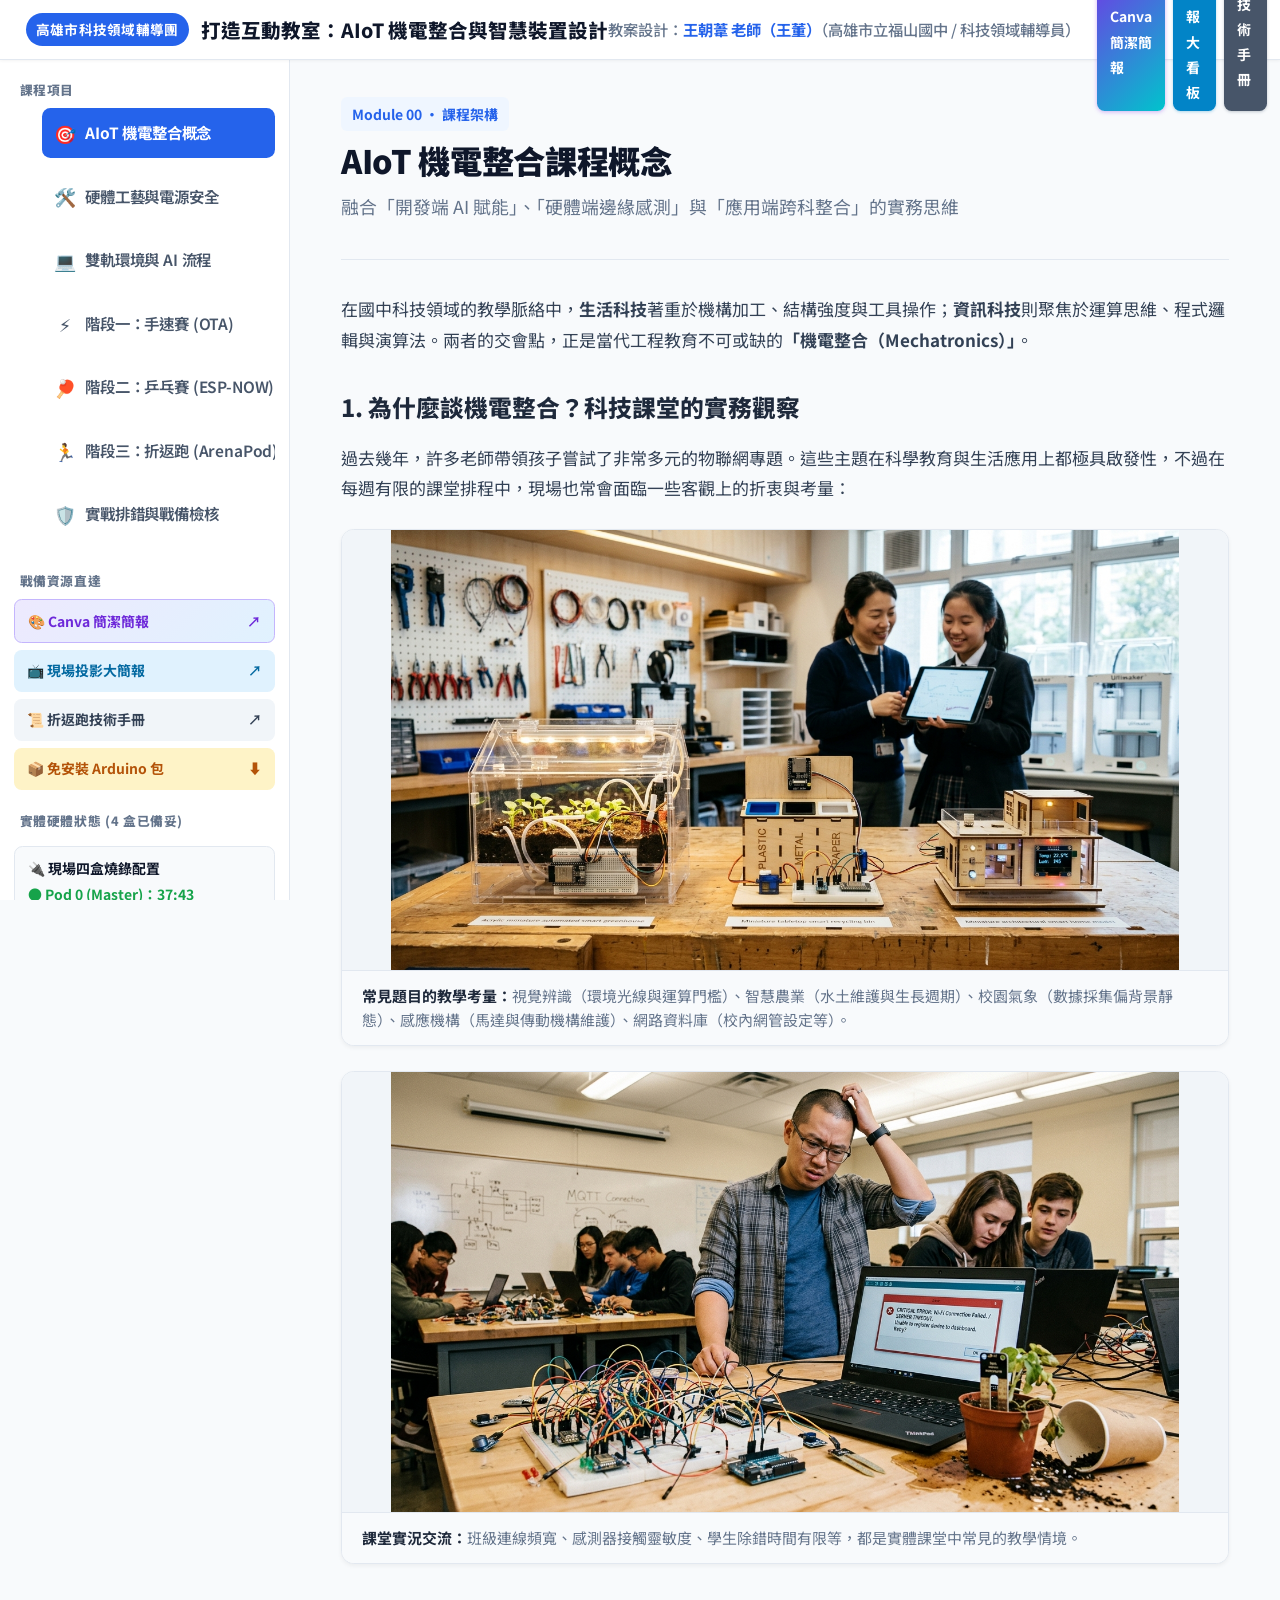
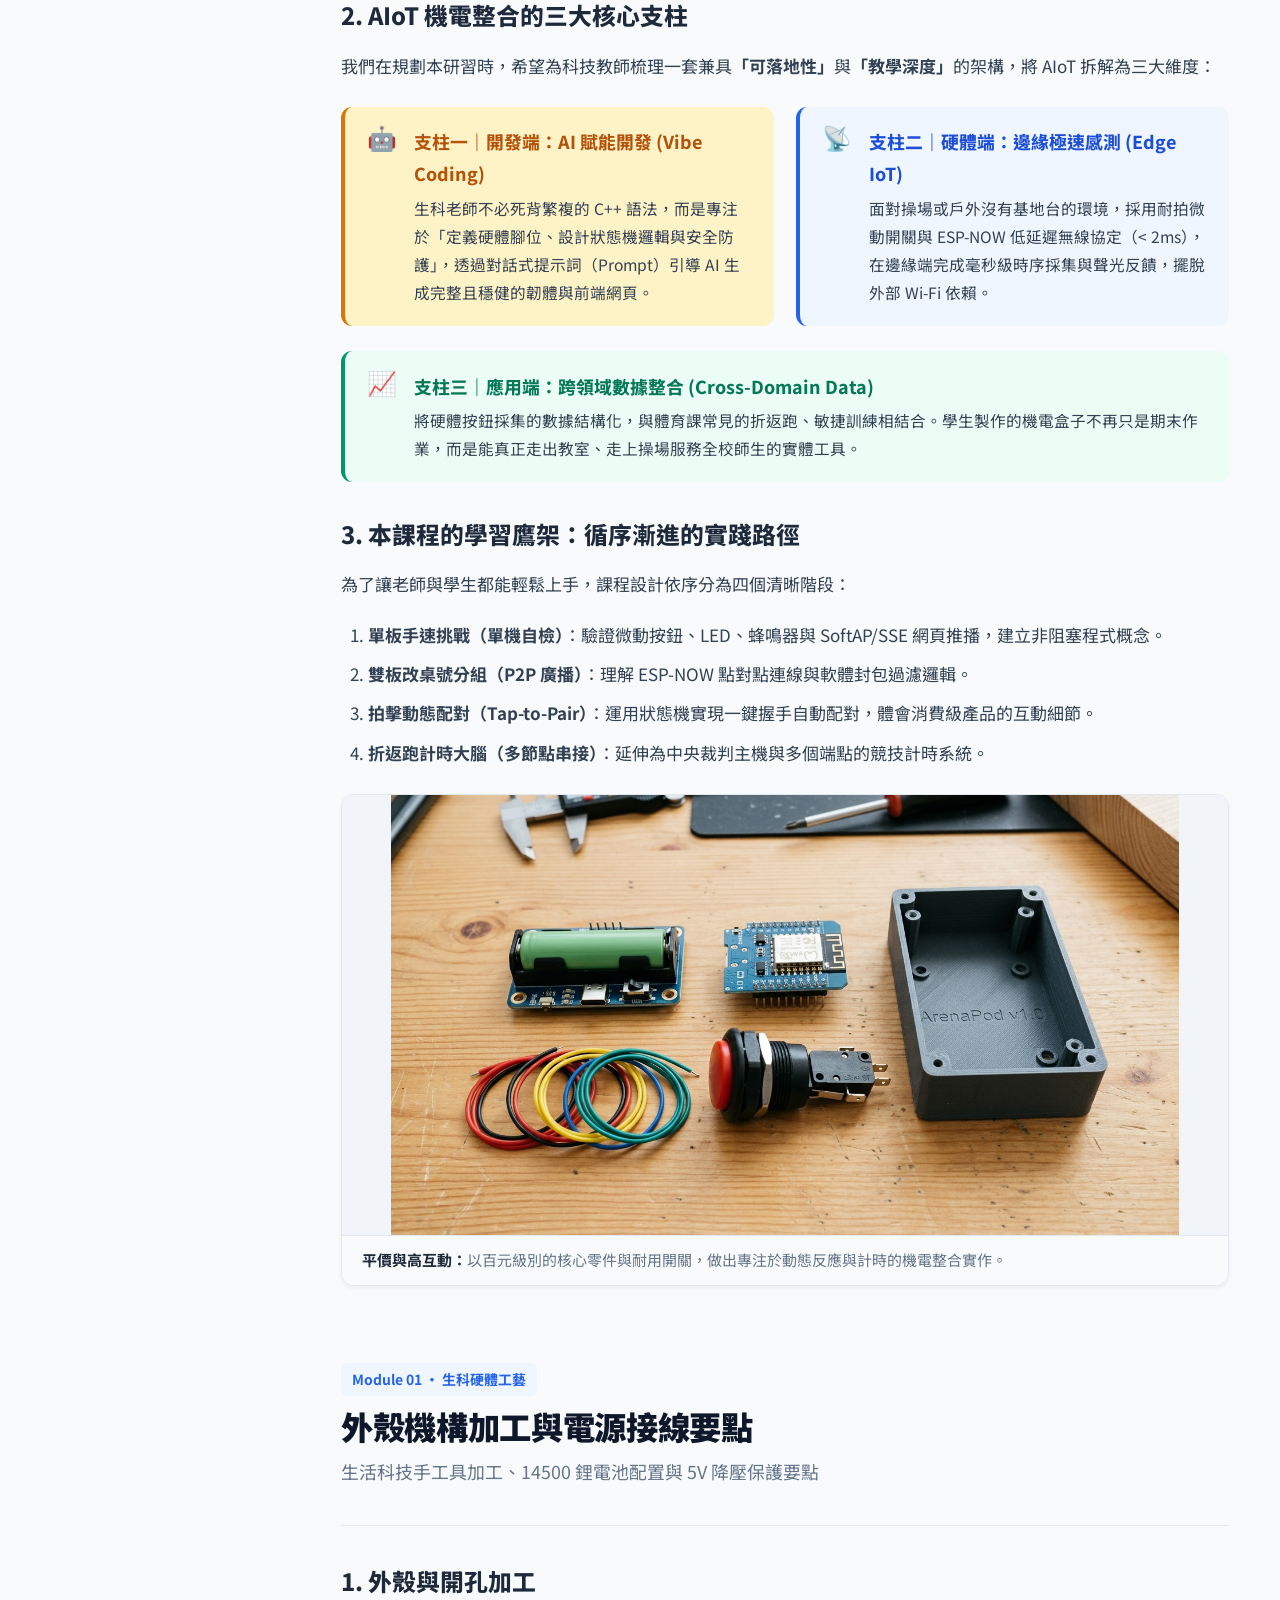
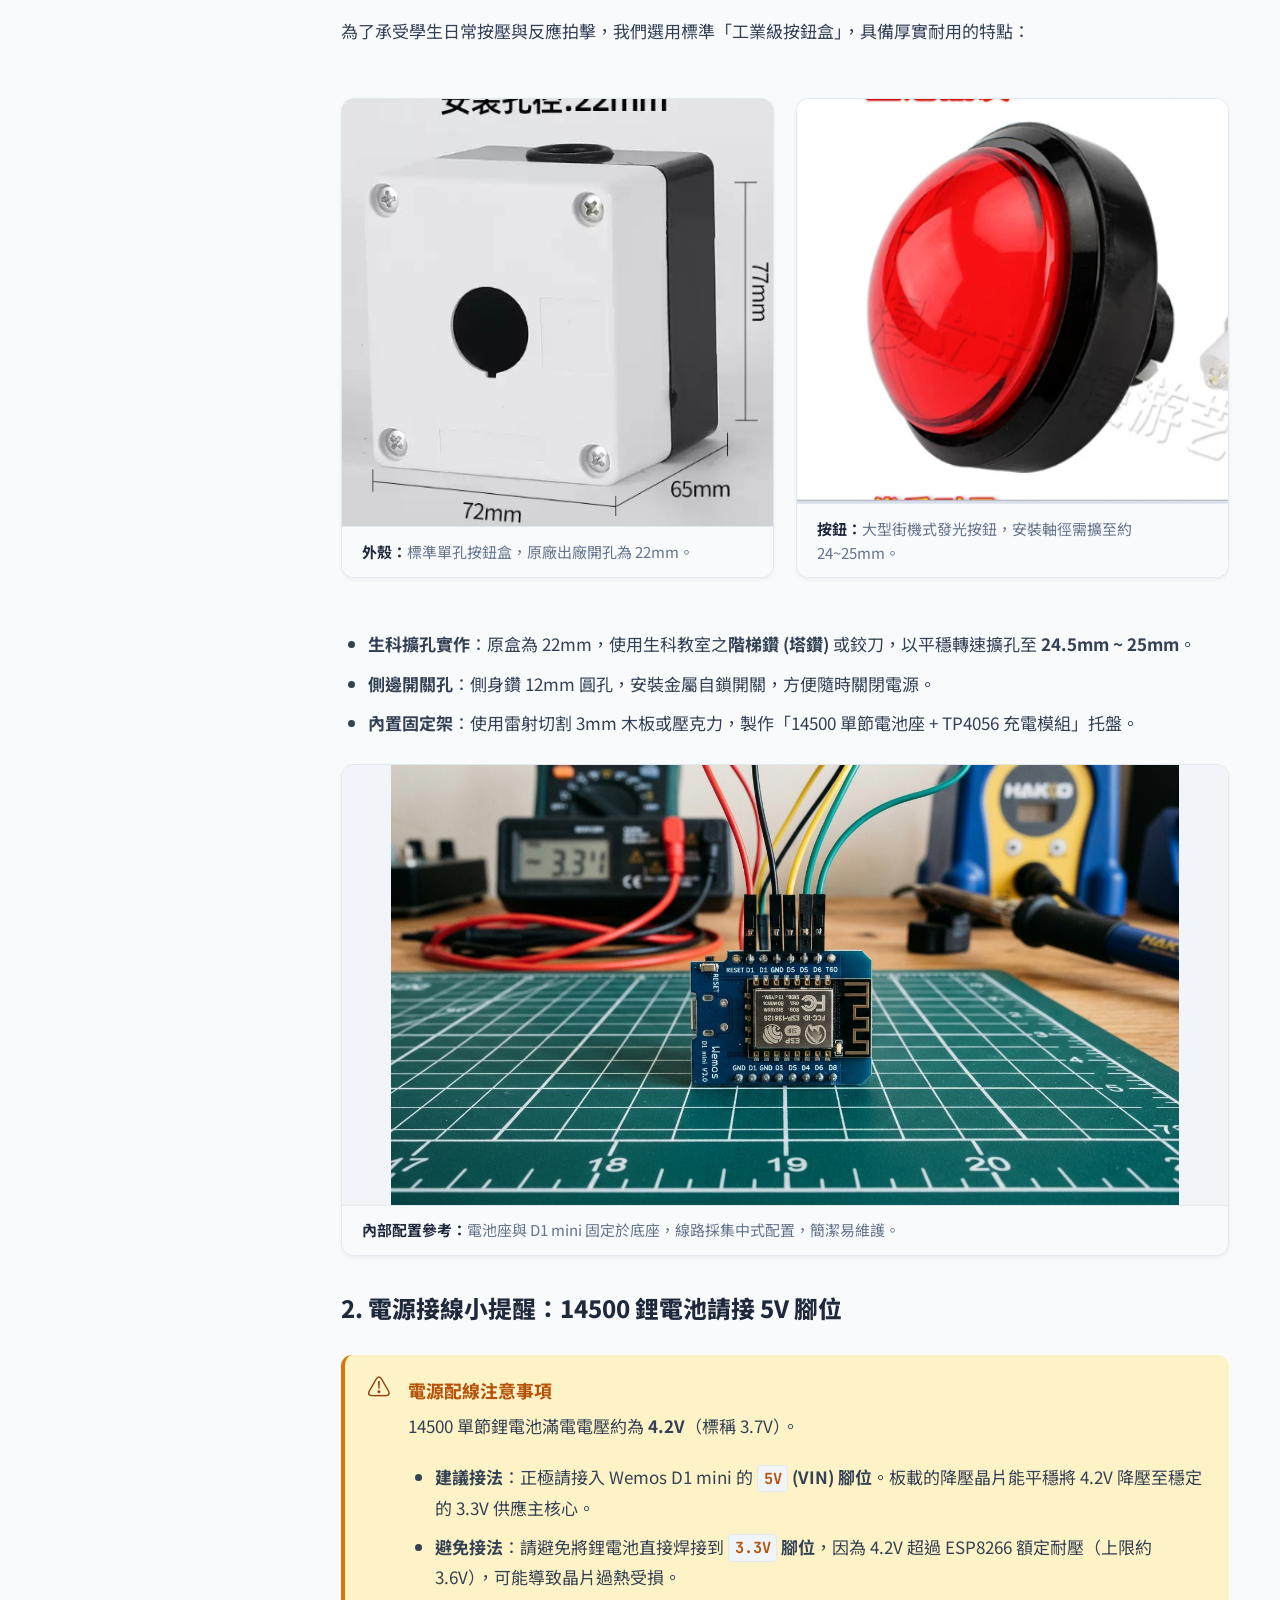
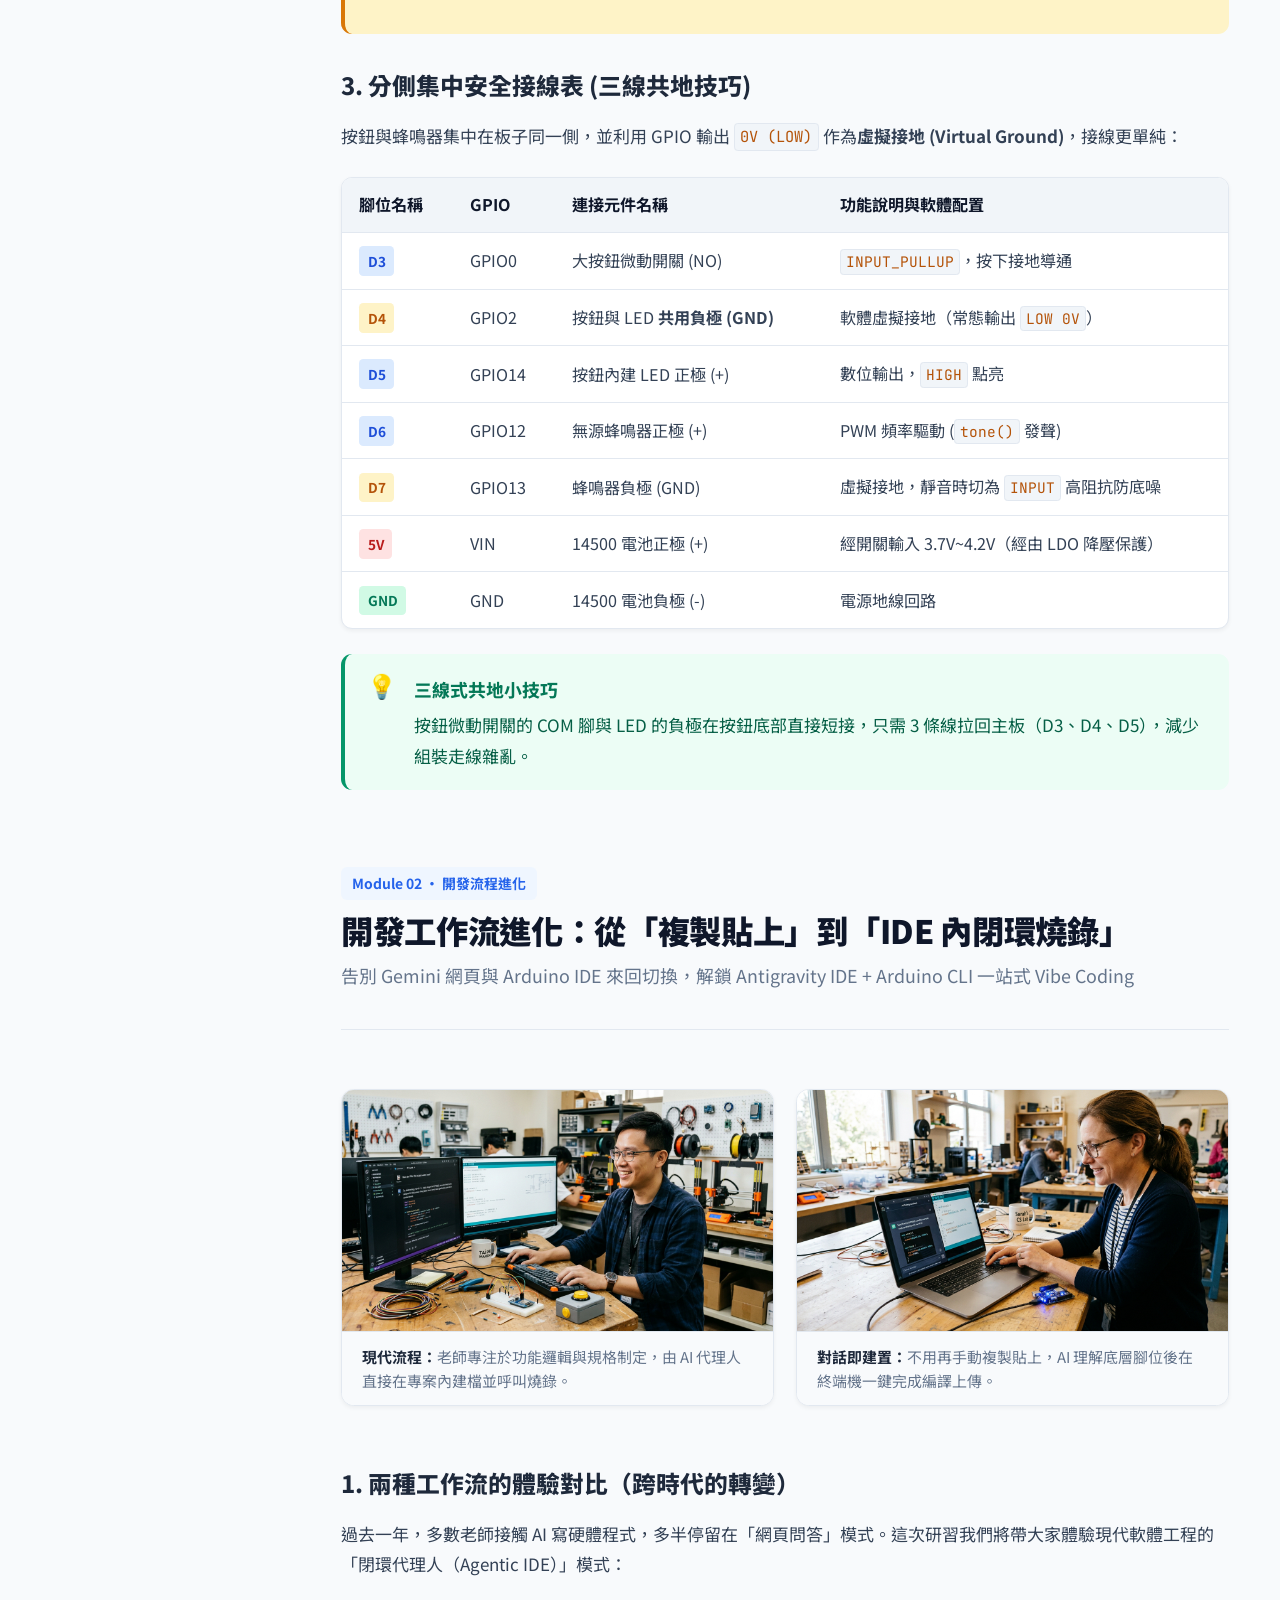
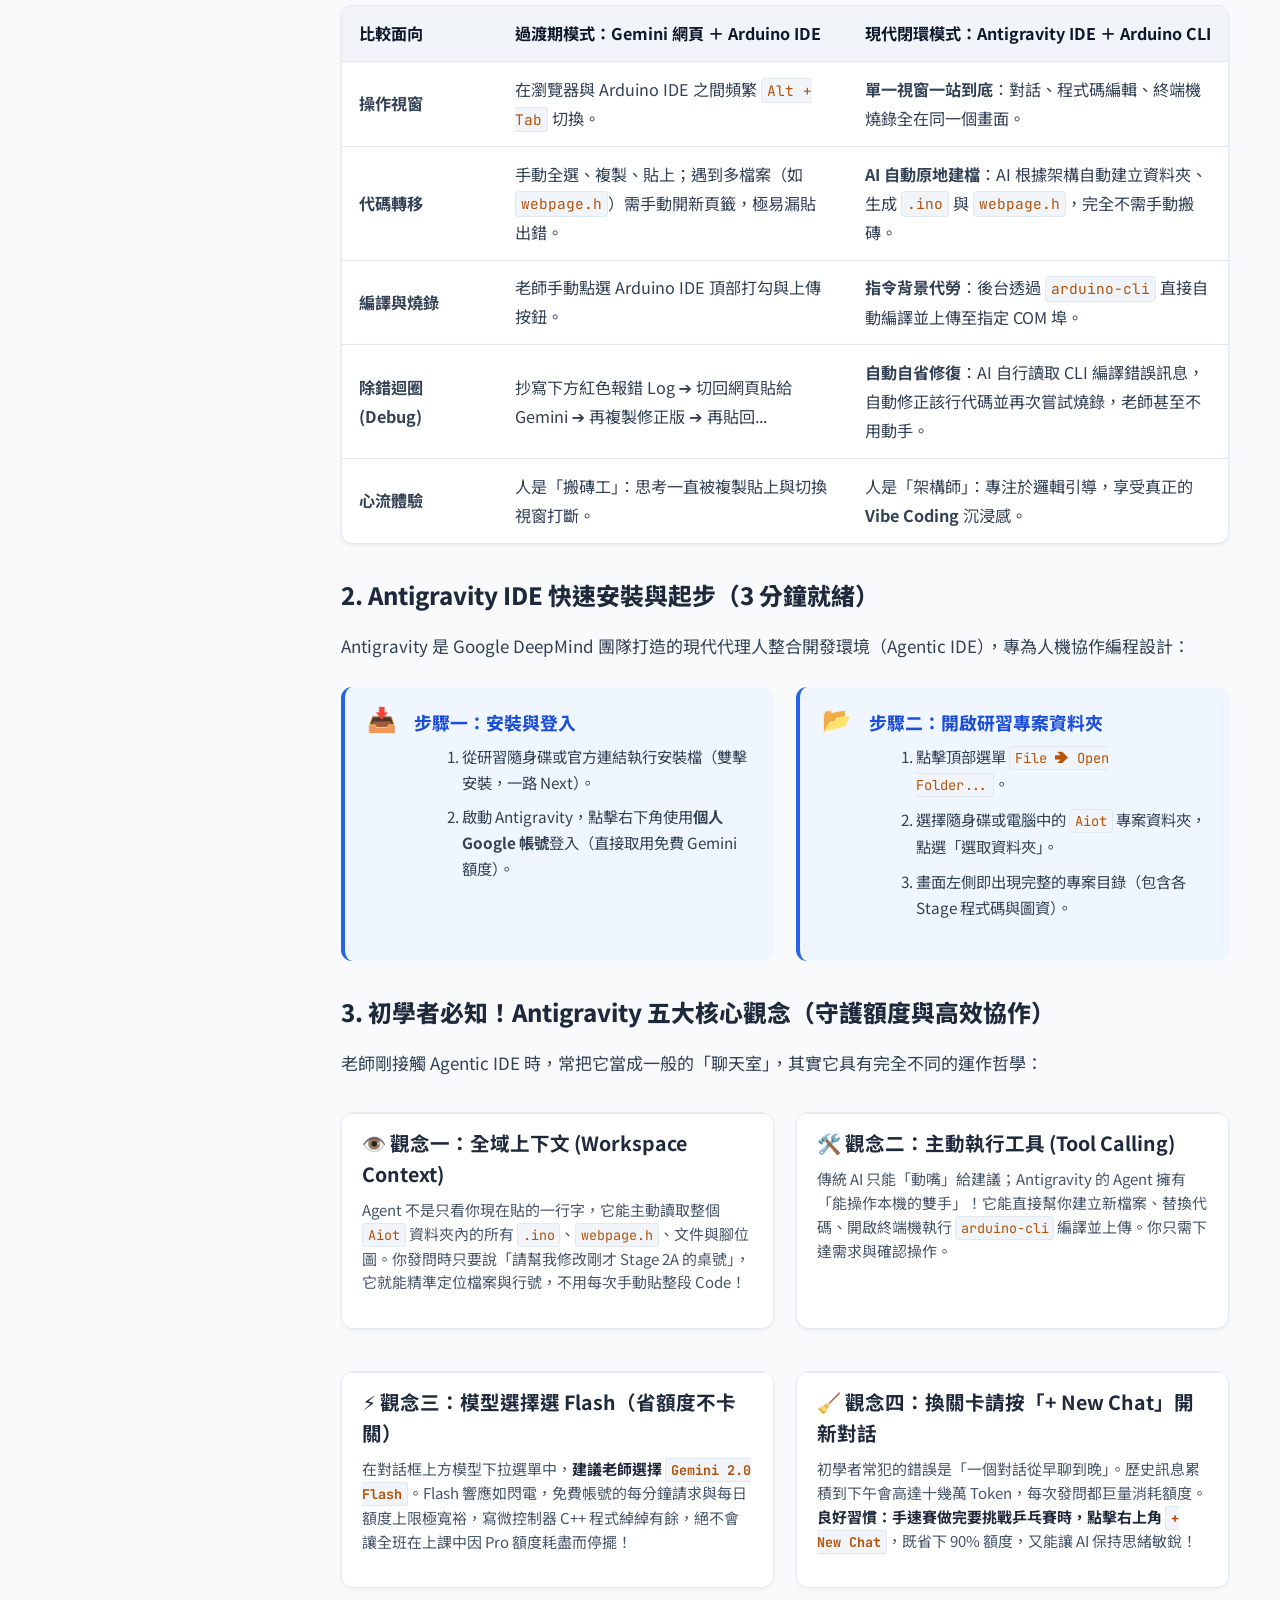
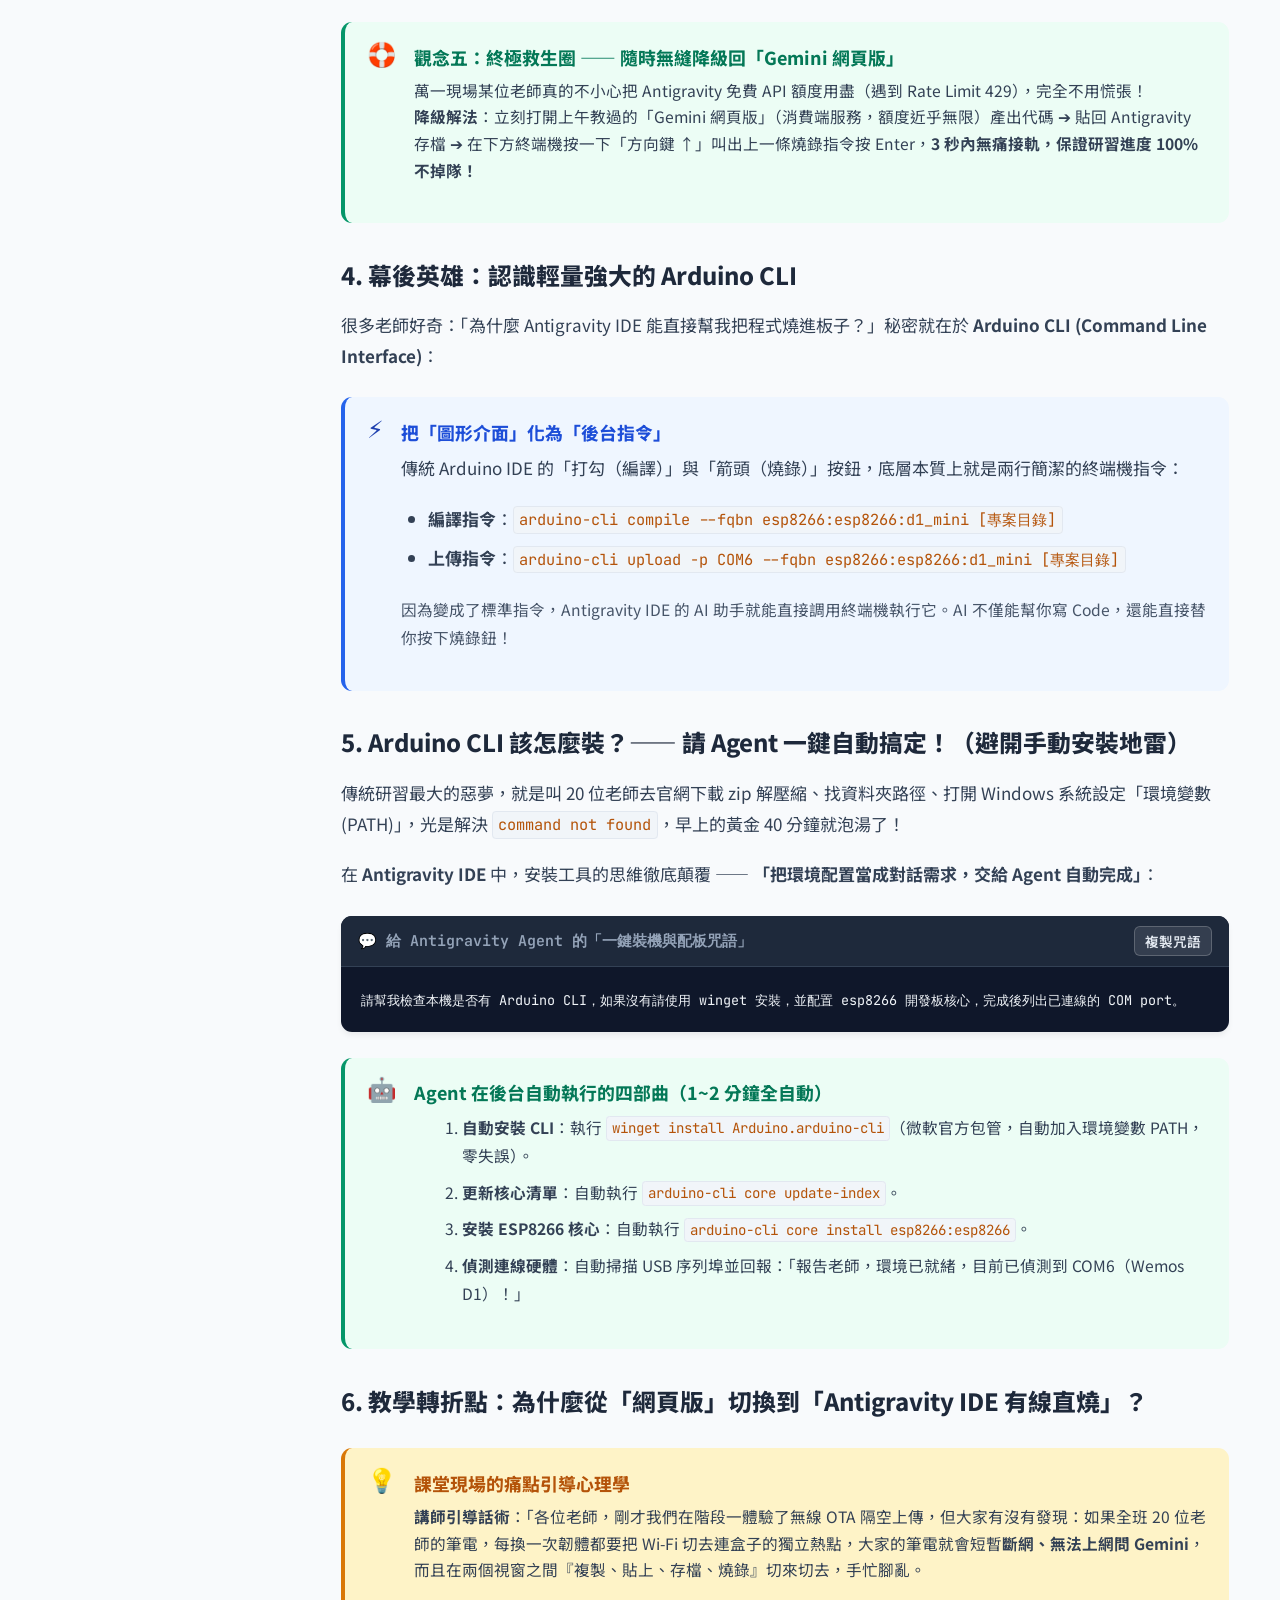
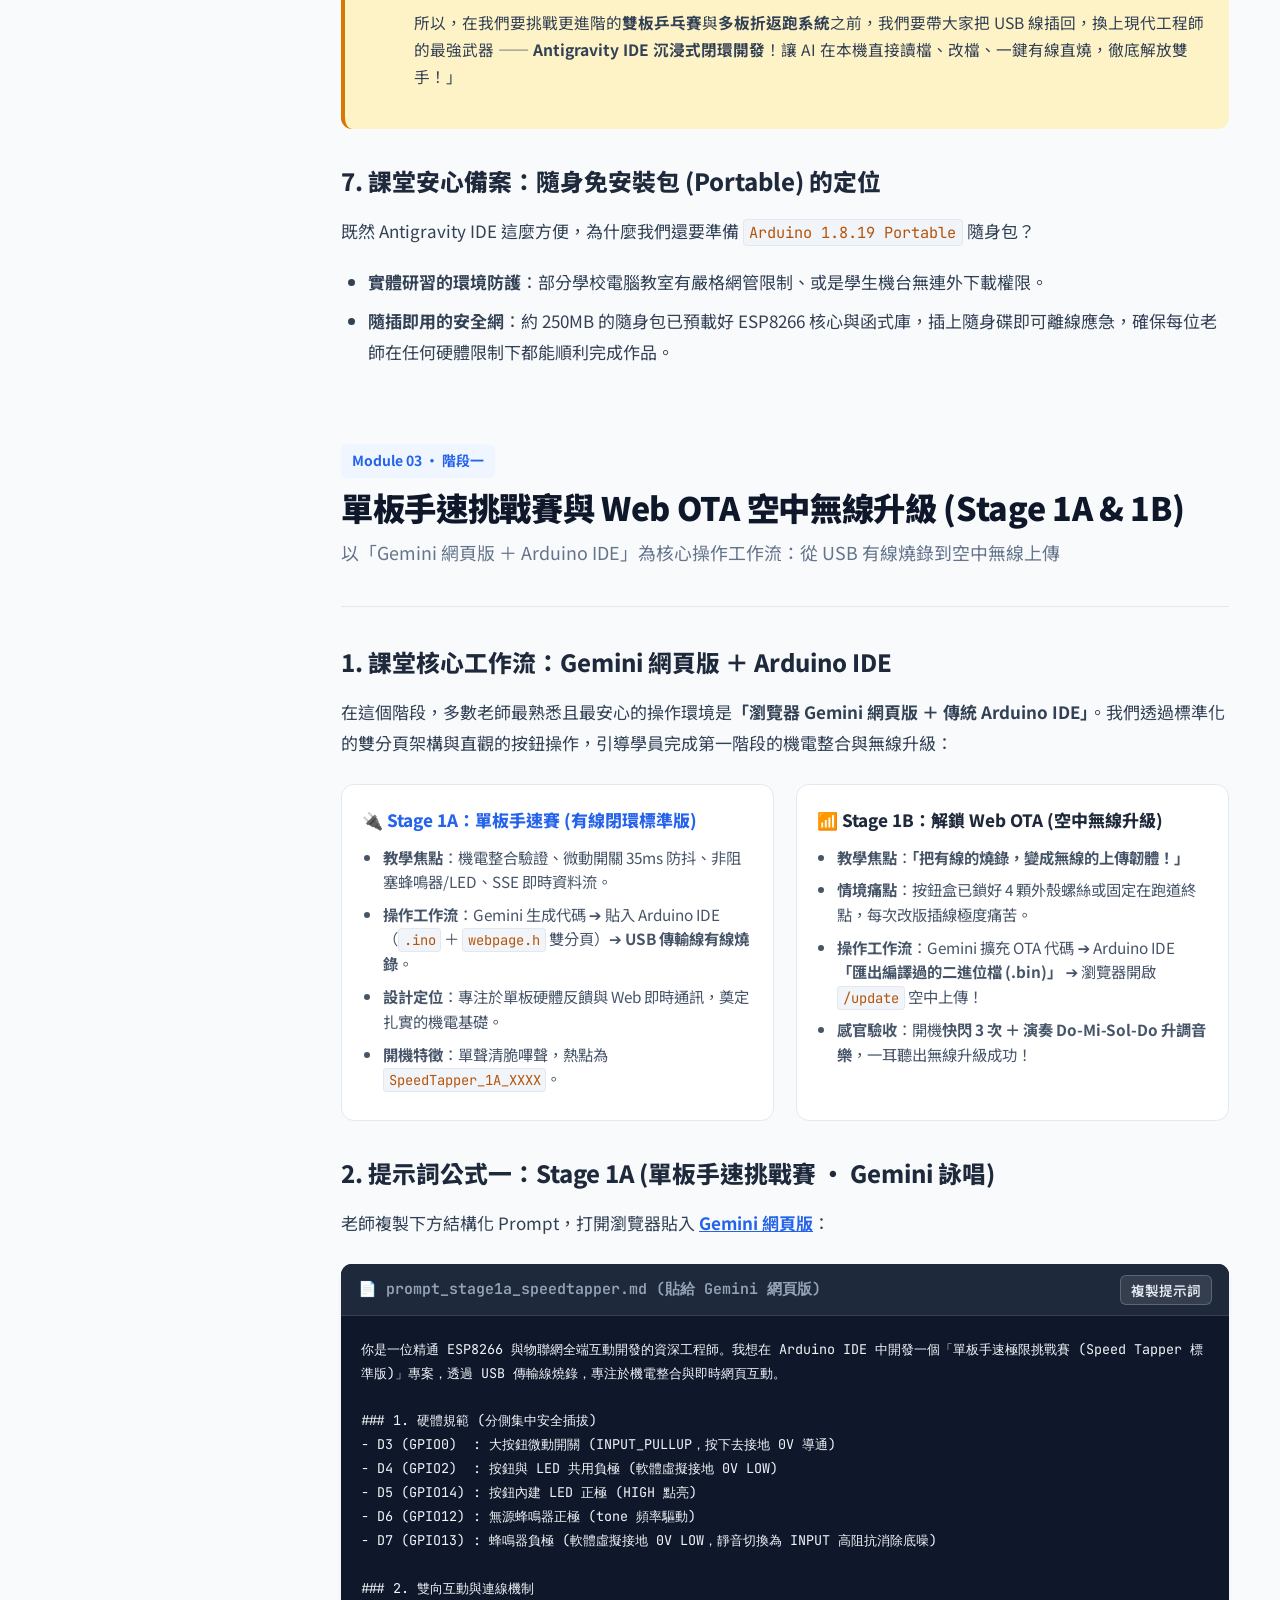
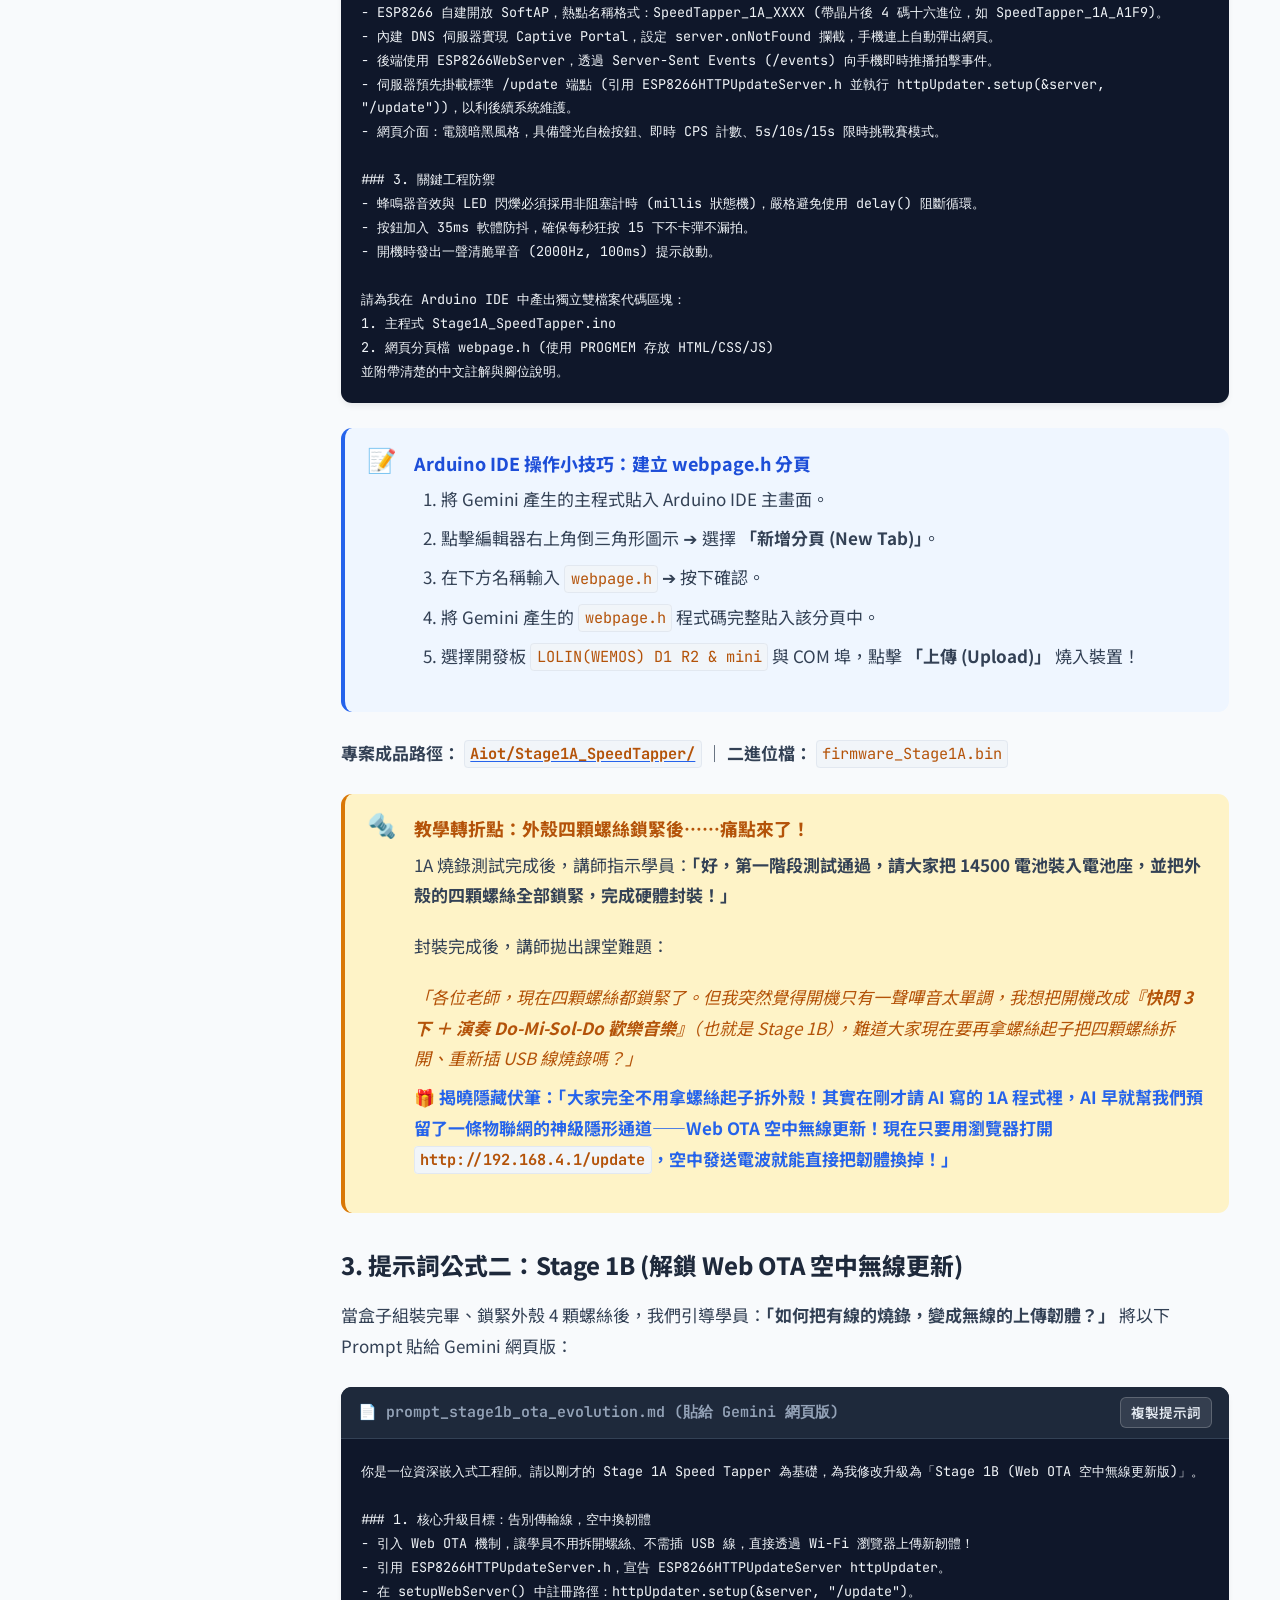
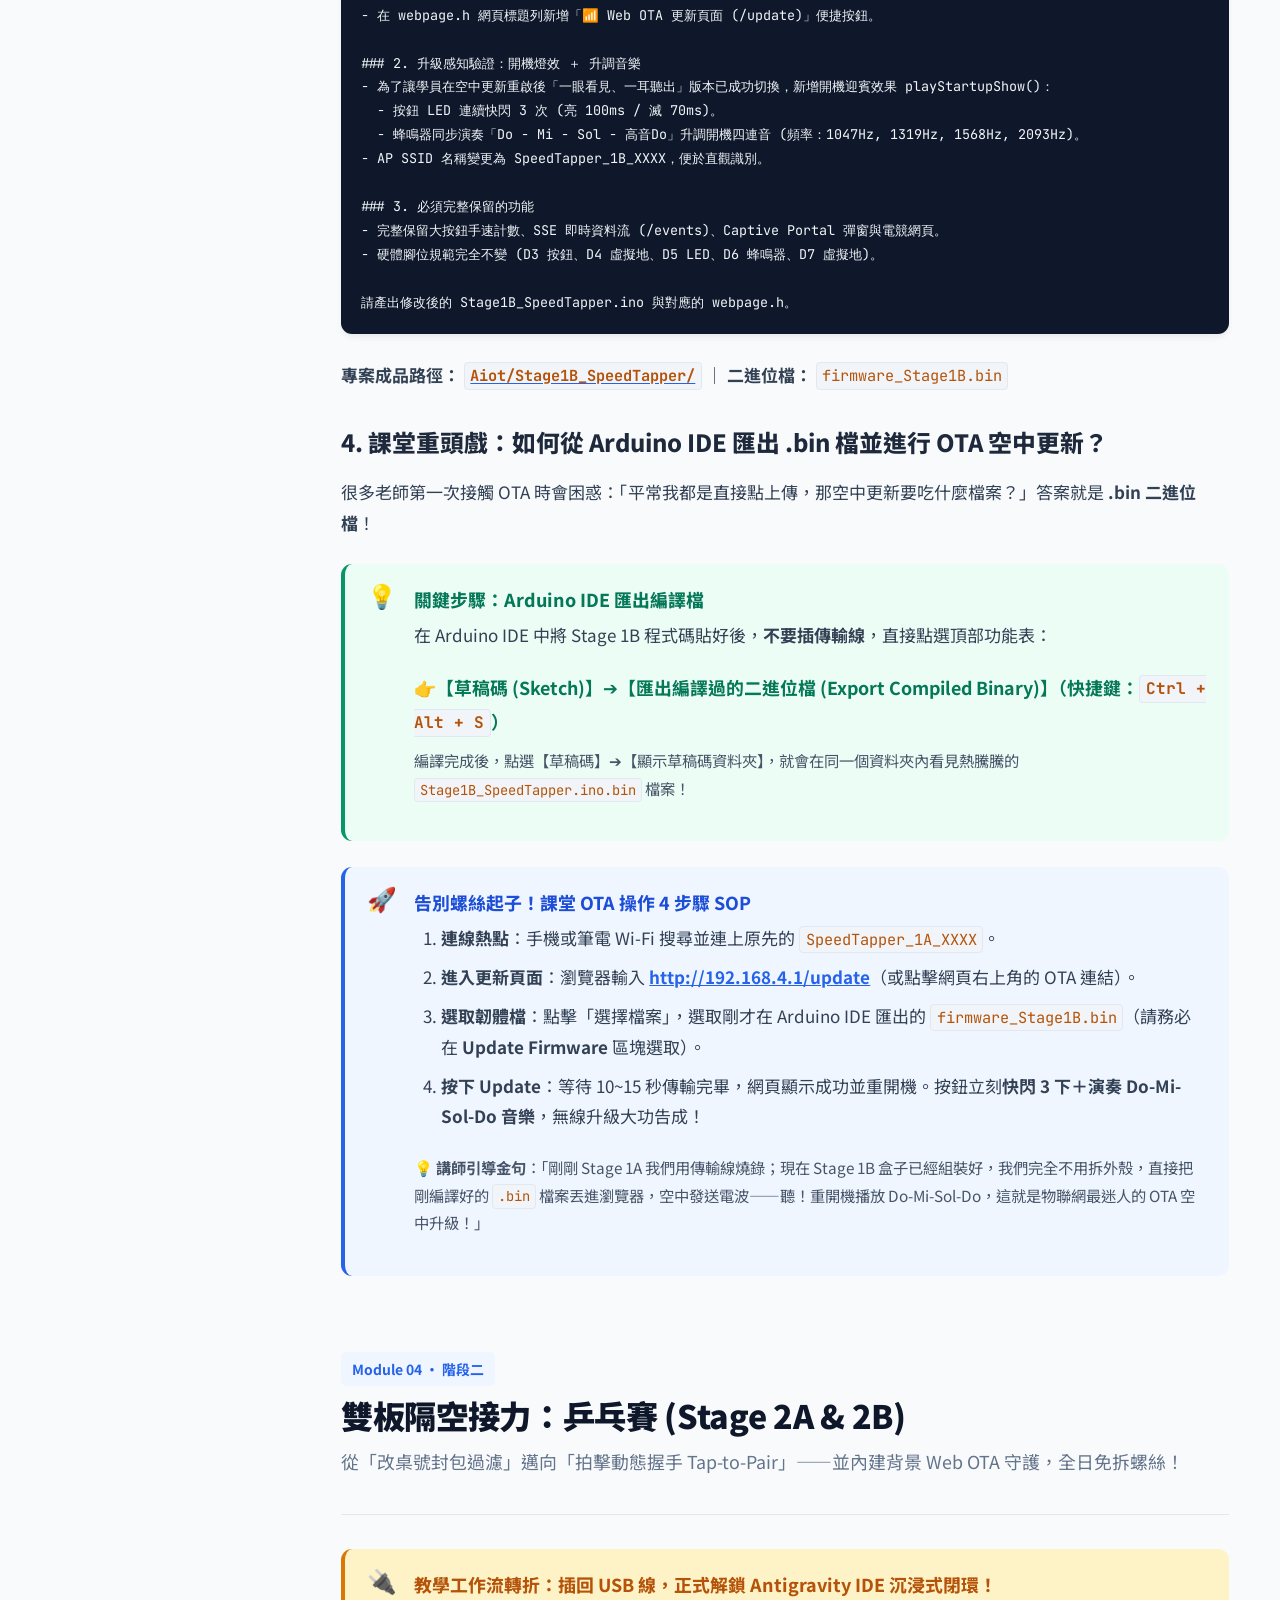
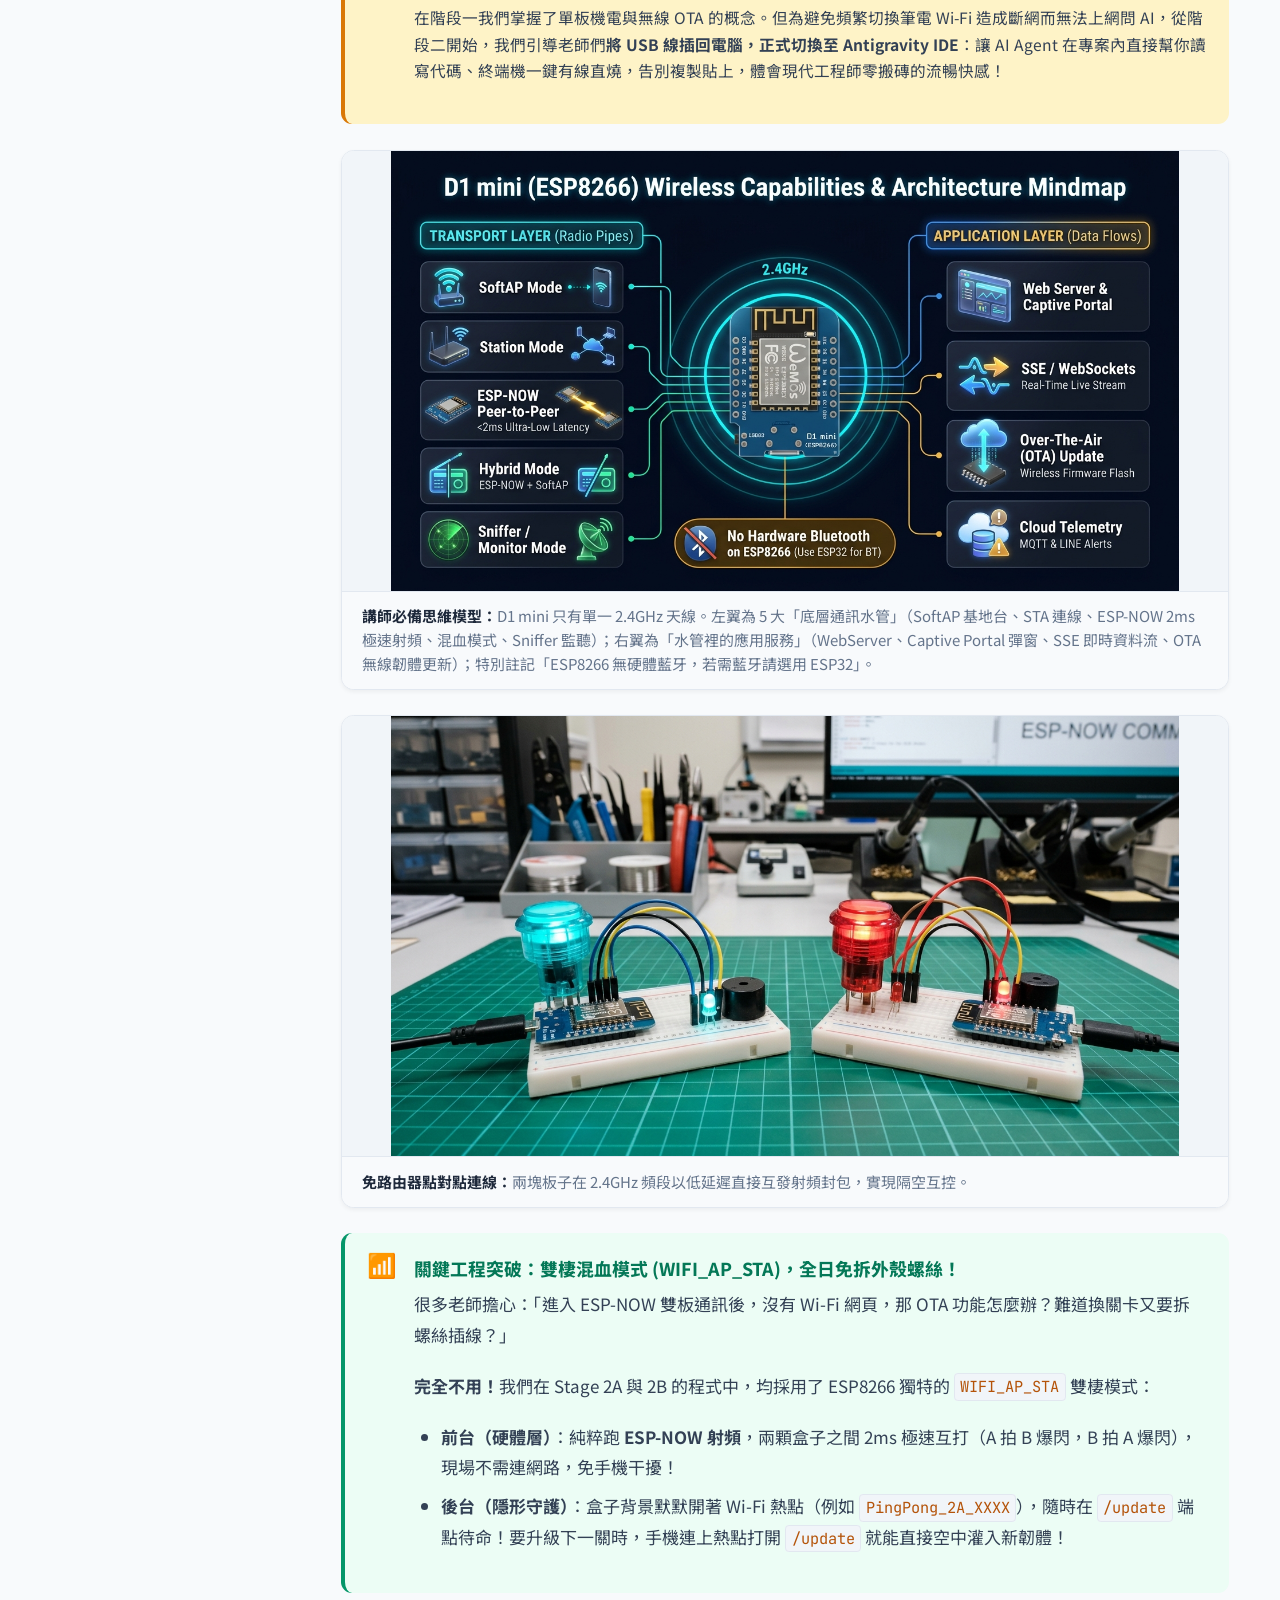
==== commit 0c889b9d: "feat: 整合王董 Canva 精簡教學簡報連結 (https://canva.link/6io5jtndaheli7z)" ====
--- a/index.html
+++ b/index.html
@@ -1,4 +1,4 @@
-<!DOCTYPE html>
+﻿<!DOCTYPE html>
 <html lang="zh-TW">
 
 <head>
@@ -672,6 +672,9 @@
         教案設計：<strong>王朝葦 老師（王董）</strong>（高雄市立福山國中 / 科技領域輔導員）
       </div>
       <div style="display: flex; gap: 0.5rem;">
+        <a href="https://canva.link/6io5jtndaheli7z" target="_blank" style="display: inline-flex; align-items: center; gap: 0.35rem; background: linear-gradient(135deg, #7d2ae8, #00c4cc); color: #fff; font-size: 0.82rem; font-weight: 700; padding: 0.35rem 0.75rem; border-radius: 0.45rem; text-decoration: none; box-shadow: 0 1px 4px rgba(125,42,232,0.35); transition: all 0.15s ease;">
+          <span>🎨 Canva 簡潔簡報</span>
+        </a>
         <a href="workshop_presentation.html" target="_blank" style="display: inline-flex; align-items: center; gap: 0.35rem; background: #0284c7; color: #fff; font-size: 0.82rem; font-weight: 700; padding: 0.35rem 0.75rem; border-radius: 0.45rem; text-decoration: none; box-shadow: 0 1px 3px rgba(2,132,199,0.3); transition: all 0.15s ease;">
           <span>📺 簡報大看板</span>
         </a>
@@ -699,6 +702,9 @@
 
       <div class="sidebar-section-title">戰備資源直達</div>
       <div style="display: flex; flex-direction: column; gap: 0.4rem; margin-bottom: 1.2rem;">
+        <a href="https://canva.link/6io5jtndaheli7z" target="_blank" style="display: flex; align-items: center; justify-content: space-between; padding: 0.5rem 0.75rem; background: linear-gradient(135deg, #ede9fe, #e0f2fe); color: #6d28d9; border: 1px solid #c4b5fd; border-radius: 0.45rem; text-decoration: none; font-size: 0.82rem; font-weight: 700;">
+          <span>🎨 Canva 簡潔簡報</span><span>↗</span>
+        </a>
         <a href="workshop_presentation.html" target="_blank" style="display: flex; align-items: center; justify-content: space-between; padding: 0.5rem 0.75rem; background: #e0f2fe; color: #0369a1; border-radius: 0.45rem; text-decoration: none; font-size: 0.82rem; font-weight: 700;">
           <span>📺 現場投影大簡報</span><span>↗</span>
         </a>
@@ -1231,7 +1237,7 @@
           </div>
         </div>
 
-        <p><strong>專案成品路徑：</strong> <a href="file:///h:/我的雲端硬碟/01課程教案開發/00AI研習教案開發/Aiot/Stage1A_SpeedTapper/"
+        <p><strong>專案成品路徑：</strong> <a href="https://github.com/eric-aicode/aiot/tree/main/Stage1A_SpeedTapper/"
             target="_blank" style="color: var(--primary); font-weight: 700;"><code>Aiot/Stage1A_SpeedTapper/</code></a>
           ｜ <strong>二進位檔：</strong> <code>firmware_Stage1A.bin</code></p>
 
@@ -1281,7 +1287,7 @@
 請產出修改後的 Stage1B_SpeedTapper.ino 與對應的 webpage.h。</code></pre>
         </div>
 
-        <p><strong>專案成品路徑：</strong> <a href="file:///h:/我的雲端硬碟/01課程教案開發/00AI研習教案開發/Aiot/Stage1B_SpeedTapper/"
+        <p><strong>專案成品路徑：</strong> <a href="https://github.com/eric-aicode/aiot/tree/main/Stage1B_SpeedTapper/"
             target="_blank" style="color: var(--primary); font-weight: 700;"><code>Aiot/Stage1B_SpeedTapper/</code></a>
           ｜ <strong>二進位檔：</strong> <code>firmware_Stage1B.bin</code></p>
 
@@ -1443,7 +1449,7 @@
           </div>
         </div>
 
-        <p><strong>專案目錄：</strong> <a href="file:///h:/我的雲端硬碟/01課程教案開發/00AI研習教案開發/Aiot/Stage2A_EspNowGroupId/"
+        <p><strong>專案目錄：</strong> <a href="https://github.com/eric-aicode/aiot/tree/main/Stage2A_EspNowGroupId/"
             target="_blank"
             style="color: var(--primary); font-weight: 700;"><code>Aiot/Stage2A_EspNowGroupId/</code></a> ｜
           <strong>二進位檔：</strong> <code>firmware_Stage2A.bin</code>
@@ -1585,7 +1591,7 @@
 請產出架構清晰、具備完整繁體中文註解的單一檔案 Stage2B_EspNowAutoPair.ino。</code></pre>
         </div>
 
-        <p><strong>專案目錄：</strong> <a href="file:///h:/我的雲端硬碟/01課程教案開發/00AI研習教案開發/Aiot/Stage2B_EspNowAutoPair/"
+        <p><strong>專案目錄：</strong> <a href="https://github.com/eric-aicode/aiot/tree/main/Stage2B_EspNowAutoPair/"
             target="_blank"
             style="color: var(--primary); font-weight: 700;"><code>Aiot/Stage2B_EspNowAutoPair/</code></a> ｜
           <strong>二進位檔：</strong> <code>firmware_Stage2B.bin</code>
@@ -1757,7 +1763,7 @@
 請產出完整的 Stage3A_ShuttleRun.ino 與包含動態分段卡片、趟數切換晶片鈕的精美 webpage.h。</code></pre>
         </div>
 
-        <p><strong>專案目錄：</strong> <a href="file:///h:/我的雲端硬碟/01課程教案開發/00AI研習教案開發/Aiot/Stage3A_ShuttleRun/"
+        <p><strong>專案目錄：</strong> <a href="https://github.com/eric-aicode/aiot/tree/main/Stage3A_ShuttleRun/"
             target="_blank"
             style="color: var(--primary); font-weight: 700;"><code>Aiot/Stage3A_ShuttleRun/</code></a> ｜
           <strong>二進位檔：</strong> <code>firmware_Stage3A.bin</code>
@@ -1962,10 +1968,10 @@
           </div>
         </div>
 
-        <p><strong>Master 主控台韌體目錄：</strong> <a href="file:///h:/我的雲端硬碟/01課程教案開發/00AI研習教案開發/Aiot/Stage3B_Master/"
+        <p><strong>Master 主控台韌體目錄：</strong> <a href="https://github.com/eric-aicode/aiot/tree/main/Stage3B_Master/"
             target="_blank"
             style="color: var(--primary); font-weight: 700;"><code>Aiot/Stage3B_Master/</code></a> ｜ <strong>二進位檔：</strong> <code>firmware_Stage3B_Master.bin</code><br>
-          <strong>Slave 敏捷子機韌體目錄：</strong> <a href="file:///h:/我的雲端硬碟/01課程教案開發/00AI研習教案開發/Aiot/Stage3B_Slave/"
+          <strong>Slave 敏捷子機韌體目錄：</strong> <a href="https://github.com/eric-aicode/aiot/tree/main/Stage3B_Slave/"
             target="_blank"
             style="color: var(--primary); font-weight: 700;"><code>Aiot/Stage3B_Slave/</code></a> ｜ <strong>二進位檔：</strong> <code>firmware_Stage3B_Slave.bin</code>
         </p>
@@ -2055,49 +2061,49 @@
             <tbody>
               <tr>
                 <td><strong>Stage 1A</strong></td>
-                <td><a href="file:///h:/我的雲端硬碟/01課程教案開發/00AI研習教案開發/Aiot/Stage1A_SpeedTapper/" target="_blank"><code>Stage1A_SpeedTapper/</code></a></td>
+                <td><a href="https://github.com/eric-aicode/aiot/tree/main/Stage1A_SpeedTapper/" target="_blank"><code>Stage1A_SpeedTapper/</code></a></td>
                 <td><code>Stage1A_SpeedTapper.ino</code></td>
                 <td><code>firmware_Stage1A.bin</code></td>
                 <td>單板手速挑戰賽 (有線閉環標準版，350ms 彈跳濾波)</td>
               </tr>
               <tr>
                 <td><strong>Stage 1B</strong></td>
-                <td><a href="file:///h:/我的雲端硬碟/01課程教案開發/00AI研習教案開發/Aiot/Stage1B_SpeedTapper/" target="_blank"><code>Stage1B_SpeedTapper/</code></a></td>
+                <td><a href="https://github.com/eric-aicode/aiot/tree/main/Stage1B_SpeedTapper/" target="_blank"><code>Stage1B_SpeedTapper/</code></a></td>
                 <td><code>Stage1B_SpeedTapper.ino</code></td>
                 <td><code>firmware_Stage1B.bin</code></td>
                 <td>解鎖 Web OTA 空中無線更新 ＋ Do-Mi-Sol-Do 歡樂音樂</td>
               </tr>
               <tr>
                 <td><strong>Stage 2A</strong></td>
-                <td><a href="file:///h:/我的雲端硬碟/01課程教案開發/00AI研習教案開發/Aiot/Stage2A_EspNowGroupId/" target="_blank"><code>Stage2A_EspNowGroupId/</code></a></td>
+                <td><a href="https://github.com/eric-aicode/aiot/tree/main/Stage2A_EspNowGroupId/" target="_blank"><code>Stage2A_EspNowGroupId/</code></a></td>
                 <td><code>Stage2A_EspNowGroupId.ino</code></td>
                 <td><code>firmware_Stage2A.bin</code></td>
                 <td>雙板 ESP-NOW 隔空乒乓 (廣播組別 Group ID 隔離防護)</td>
               </tr>
               <tr>
                 <td><strong>Stage 2B</strong></td>
-                <td><a href="file:///h:/我的雲端硬碟/01課程教案開發/00AI研習教案開發/Aiot/Stage2B_EspNowAutoPair/" target="_blank"><code>Stage2B_EspNowAutoPair/</code></a></td>
+                <td><a href="https://github.com/eric-aicode/aiot/tree/main/Stage2B_EspNowAutoPair/" target="_blank"><code>Stage2B_EspNowAutoPair/</code></a></td>
                 <td><code>Stage2B_EspNowAutoPair.ino</code></td>
                 <td><code>firmware_Stage2B.bin</code></td>
                 <td>雙板 ESP-NOW WPS 自動配對 (3.5s 窗口雙向確認，免改組號)</td>
               </tr>
               <tr>
                 <td><strong>Stage 3A</strong></td>
-                <td><a href="file:///h:/我的雲端硬碟/01課程教案開發/00AI研習教案開發/Aiot/Stage3A_ShuttleRun/" target="_blank"><code>Stage3A_ShuttleRun/</code></a></td>
+                <td><a href="https://github.com/eric-aicode/aiot/tree/main/Stage3A_ShuttleRun/" target="_blank"><code>Stage3A_ShuttleRun/</code></a></td>
                 <td><code>Stage3A_ShuttleRun.ino</code></td>
                 <td><code>firmware_Stage3A.bin</code></td>
                 <td>雙板通用直線多趟折返跑 (誰先按誰是主控、0ms 下降緣觸發、Captive Portal)</td>
               </tr>
               <tr>
                 <td><strong>Stage 3B (主)</strong></td>
-                <td><a href="file:///h:/我的雲端硬碟/01課程教案開發/00AI研習教案開發/Aiot/Stage3B_Master/" target="_blank"><code>Stage3B_Master/</code></a></td>
+                <td><a href="https://github.com/eric-aicode/aiot/tree/main/Stage3B_Master/" target="_blank"><code>Stage3B_Master/</code></a></td>
                 <td><code>Stage3B_Master.ino</code></td>
                 <td><code>firmware_Stage3B_Master.bin</code></td>
                 <td>多節點星狀主控閘道器 (Pod 0 仲裁大腦、拍擊收編、雷達呼叫、1➔2➔3➔4 循序跑)</td>
               </tr>
               <tr>
                 <td><strong>Stage 3B (從)</strong></td>
-                <td><a href="file:///h:/我的雲端硬碟/01課程教案開發/00AI研習教案開發/Aiot/Stage3B_Slave/" target="_blank"><code>Stage3B_Slave/</code></a></td>
+                <td><a href="https://github.com/eric-aicode/aiot/tree/main/Stage3B_Slave/" target="_blank"><code>Stage3B_Slave/</code></a></td>
                 <td><code>Stage3B_Slave.ino</code></td>
                 <td><code>firmware_Stage3B_Slave.bin</code></td>
                 <td>多節點邊緣敏捷子機 (Pod 1~3 極簡啞巴節點、心跳快閃、80ms 爆亮快閃)</td>
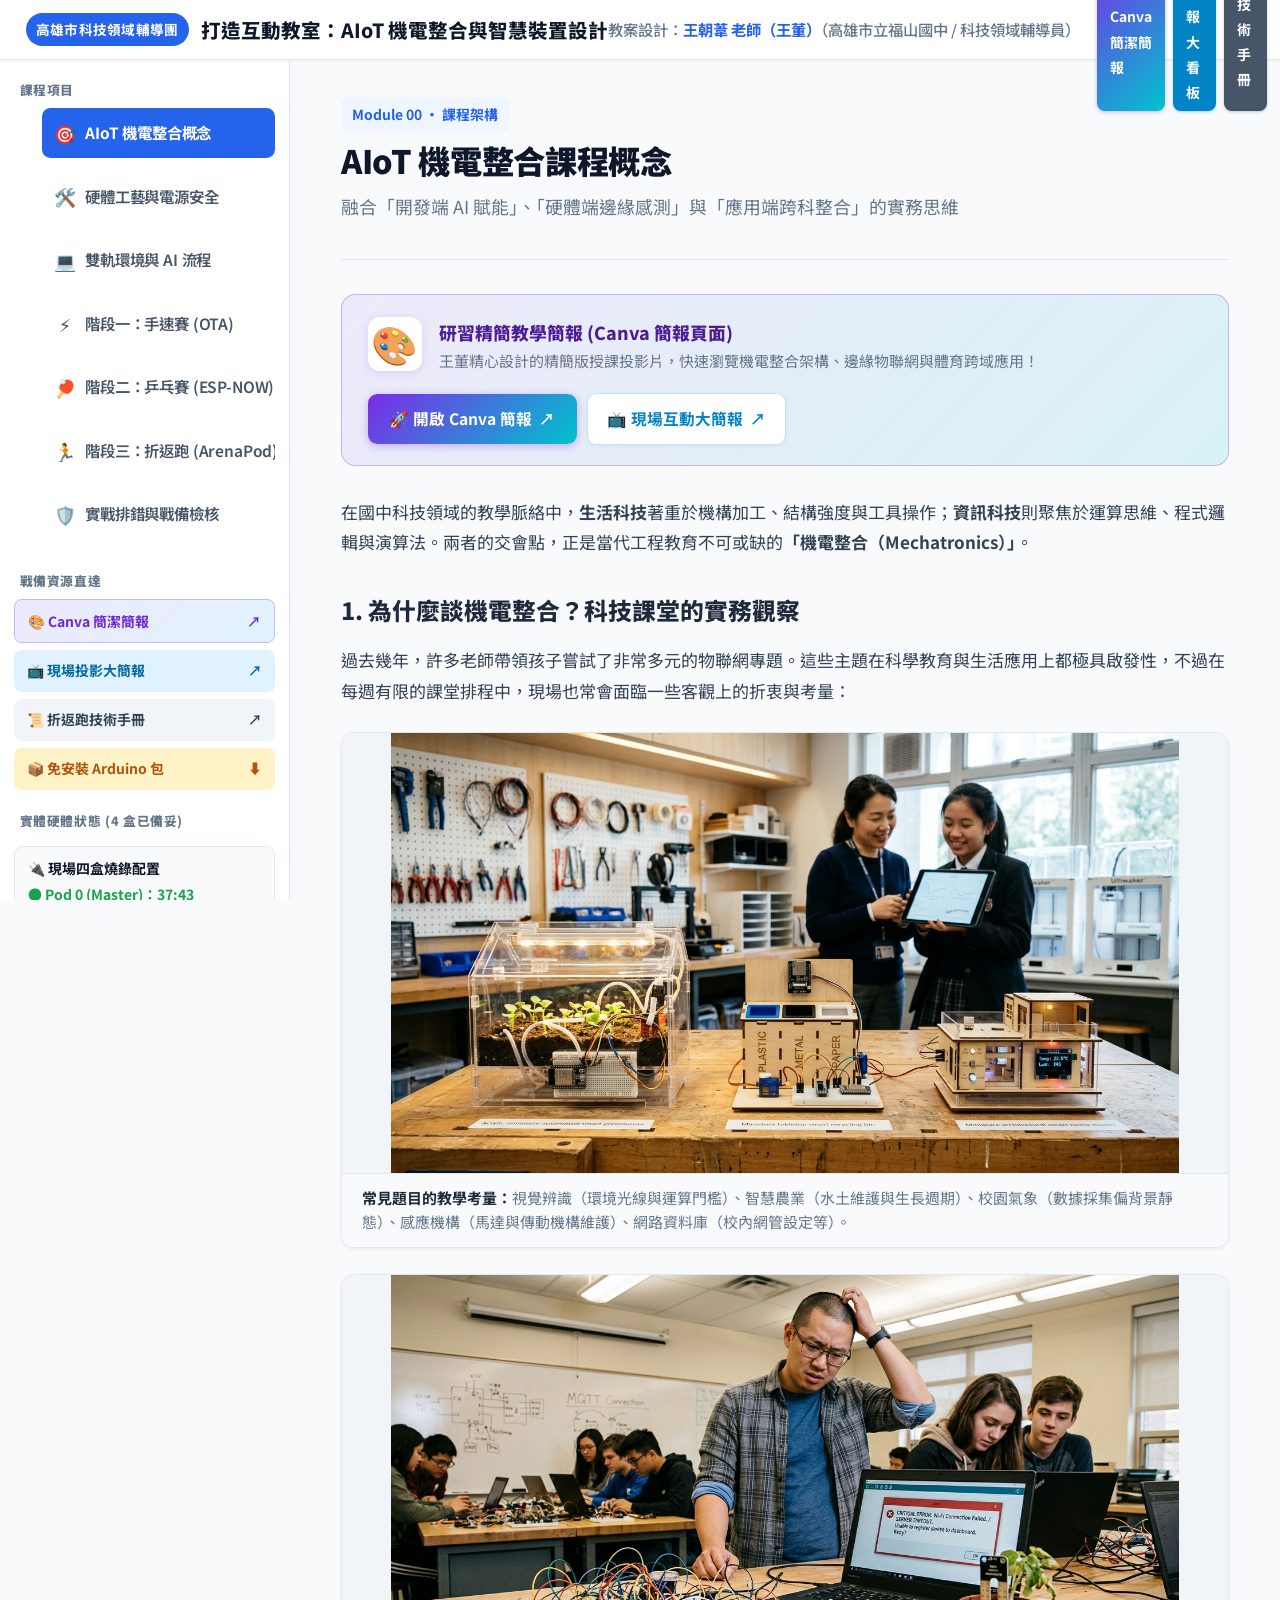
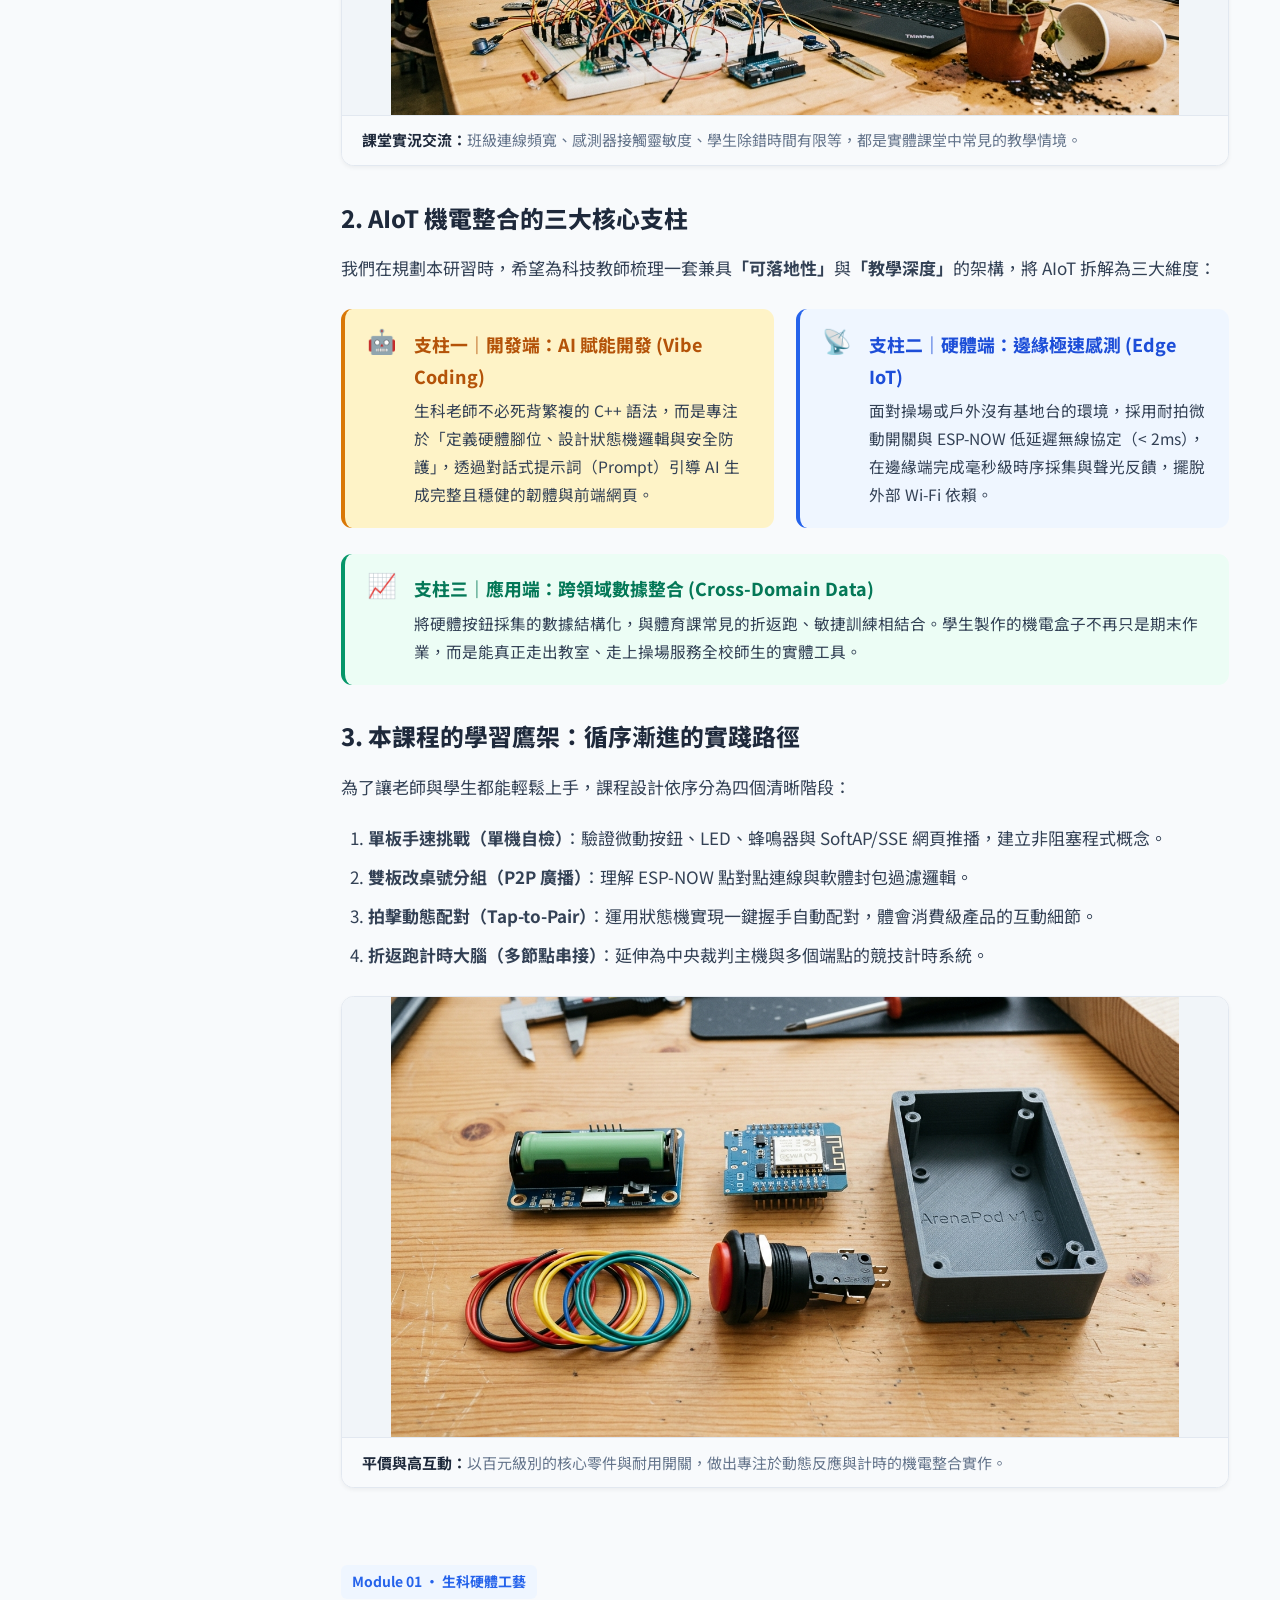
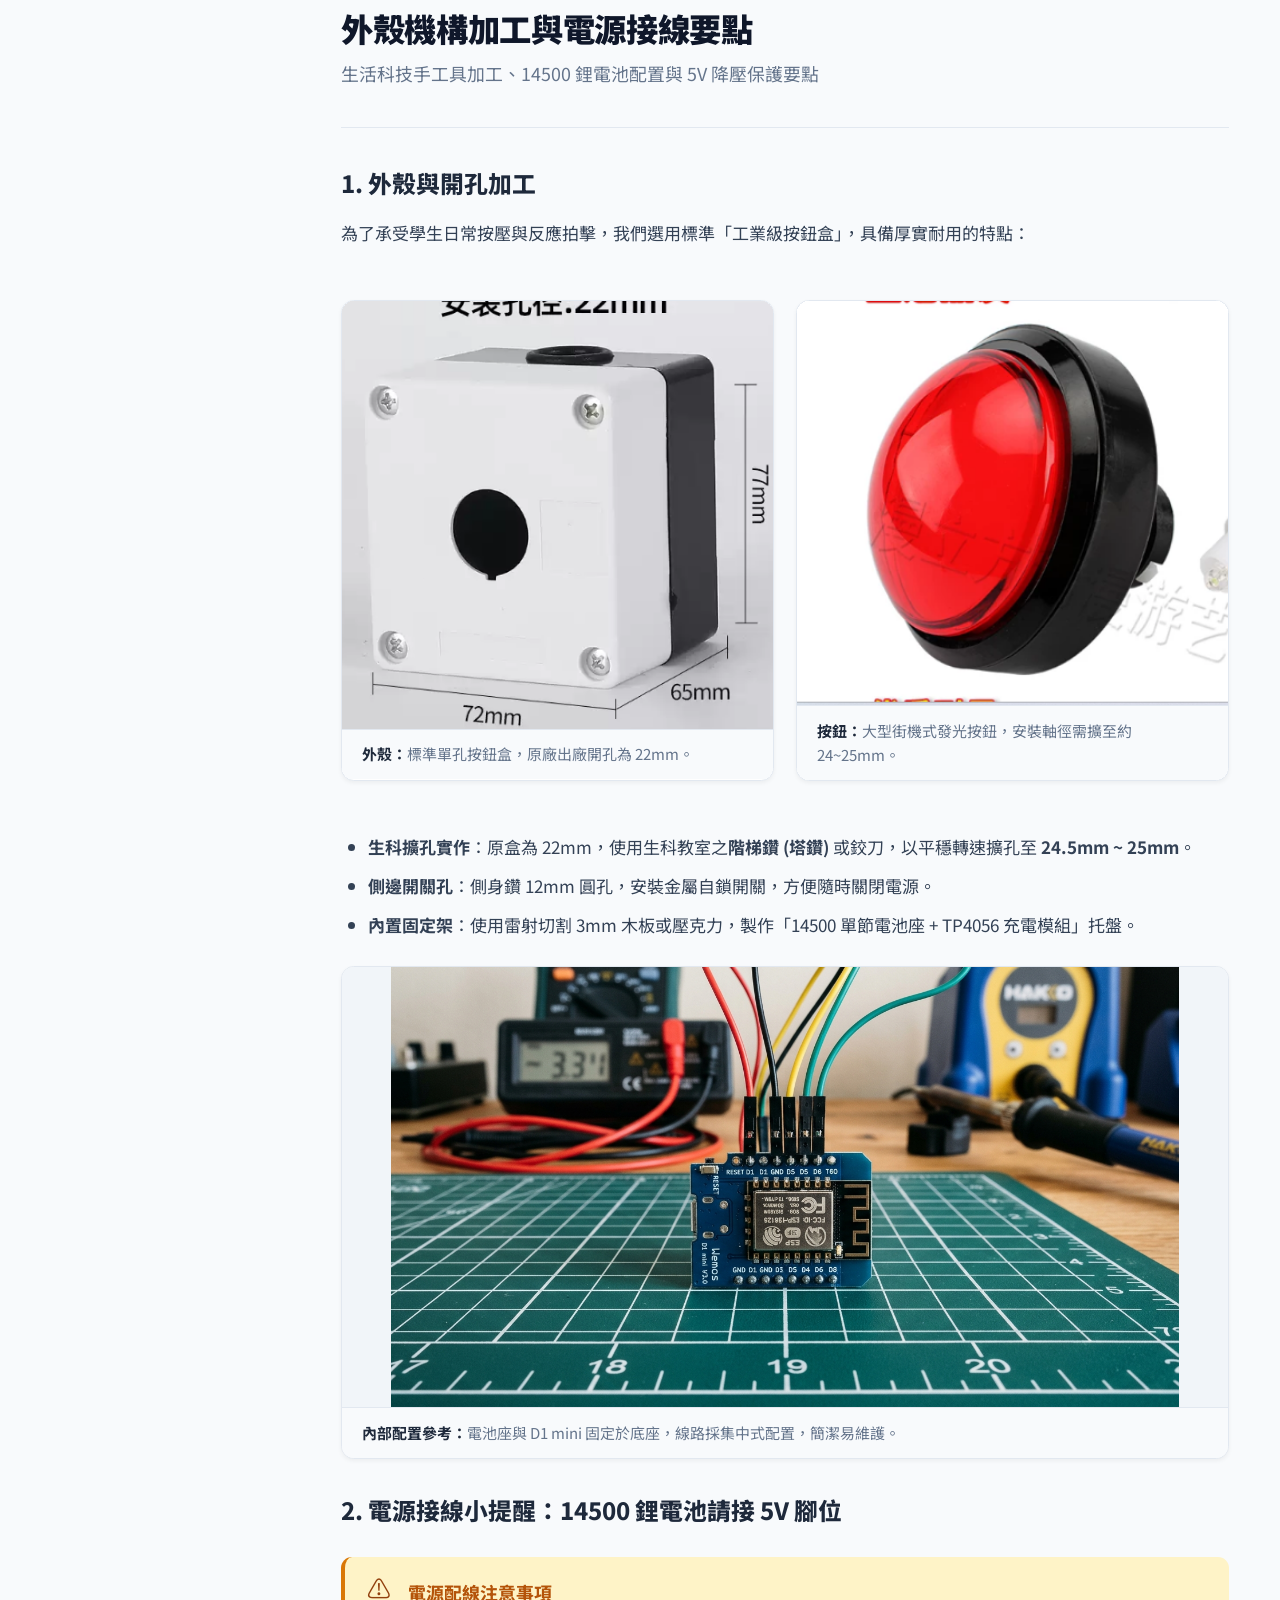
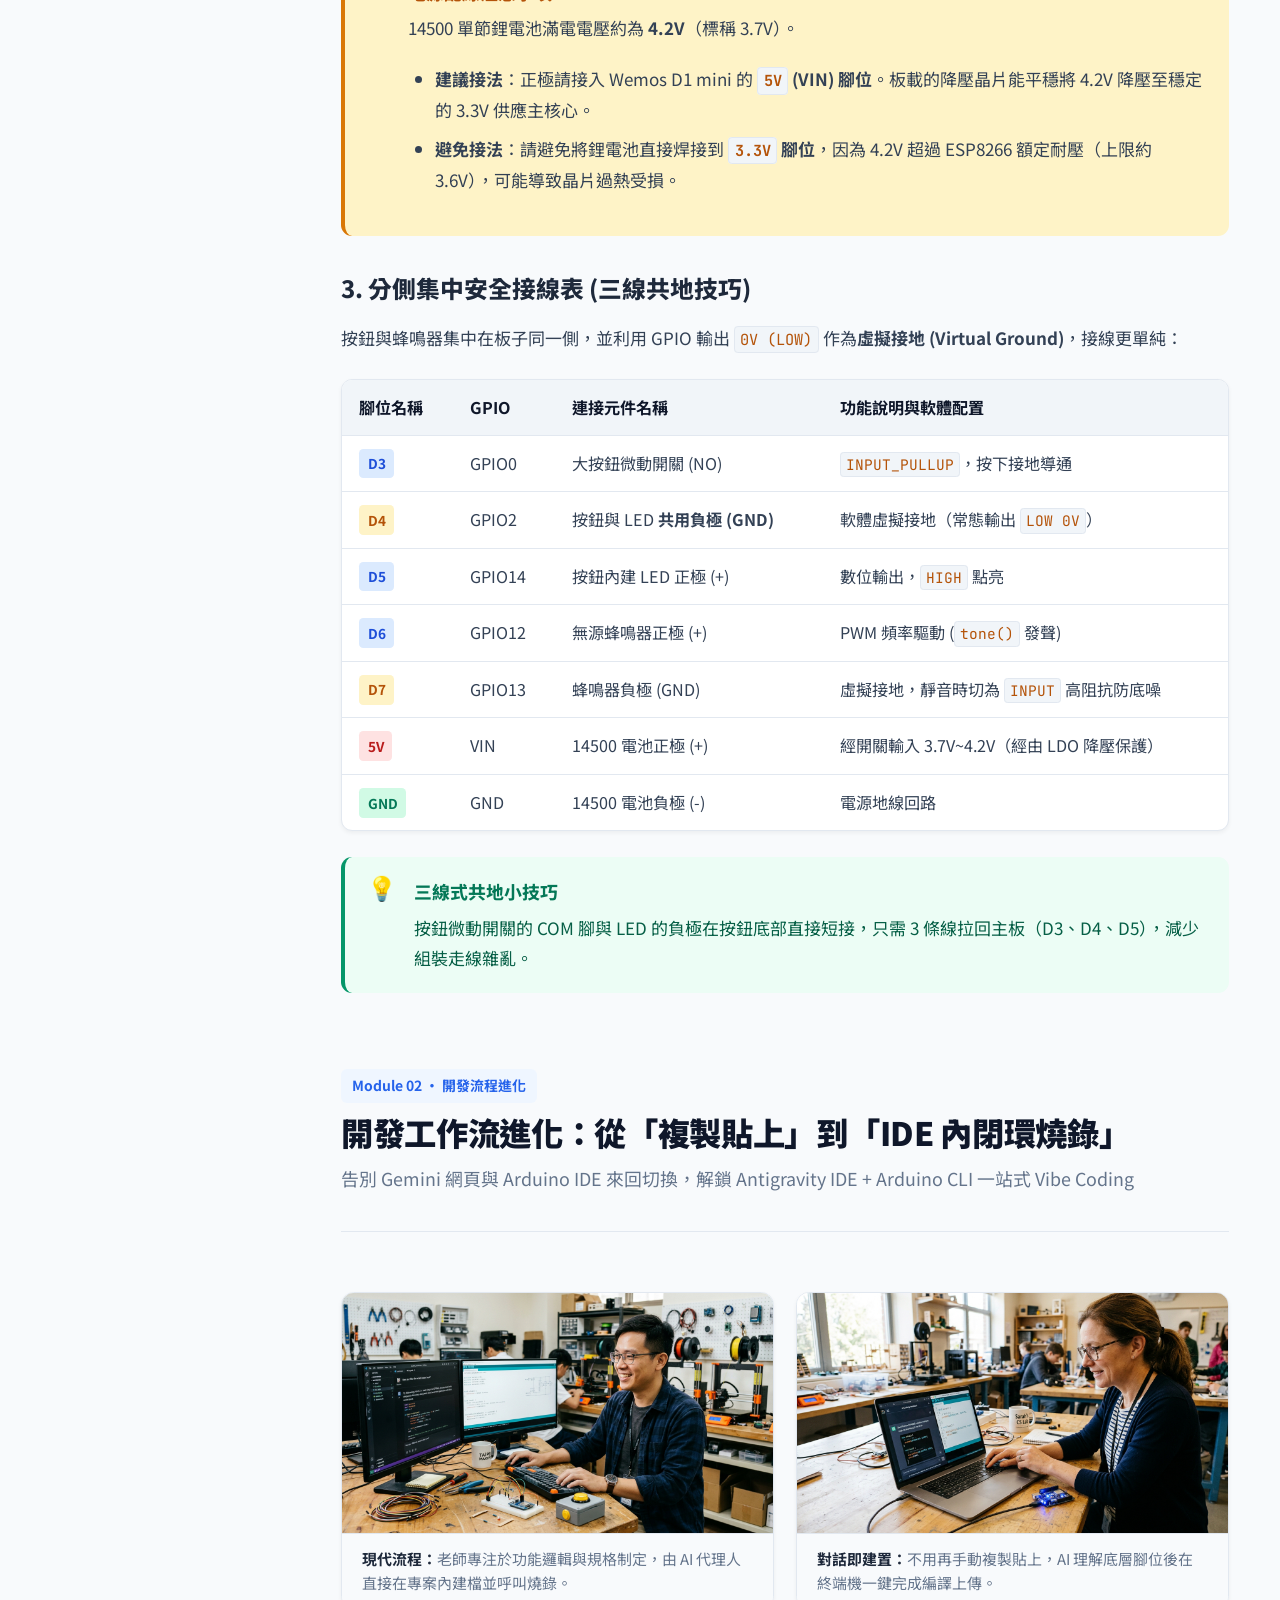
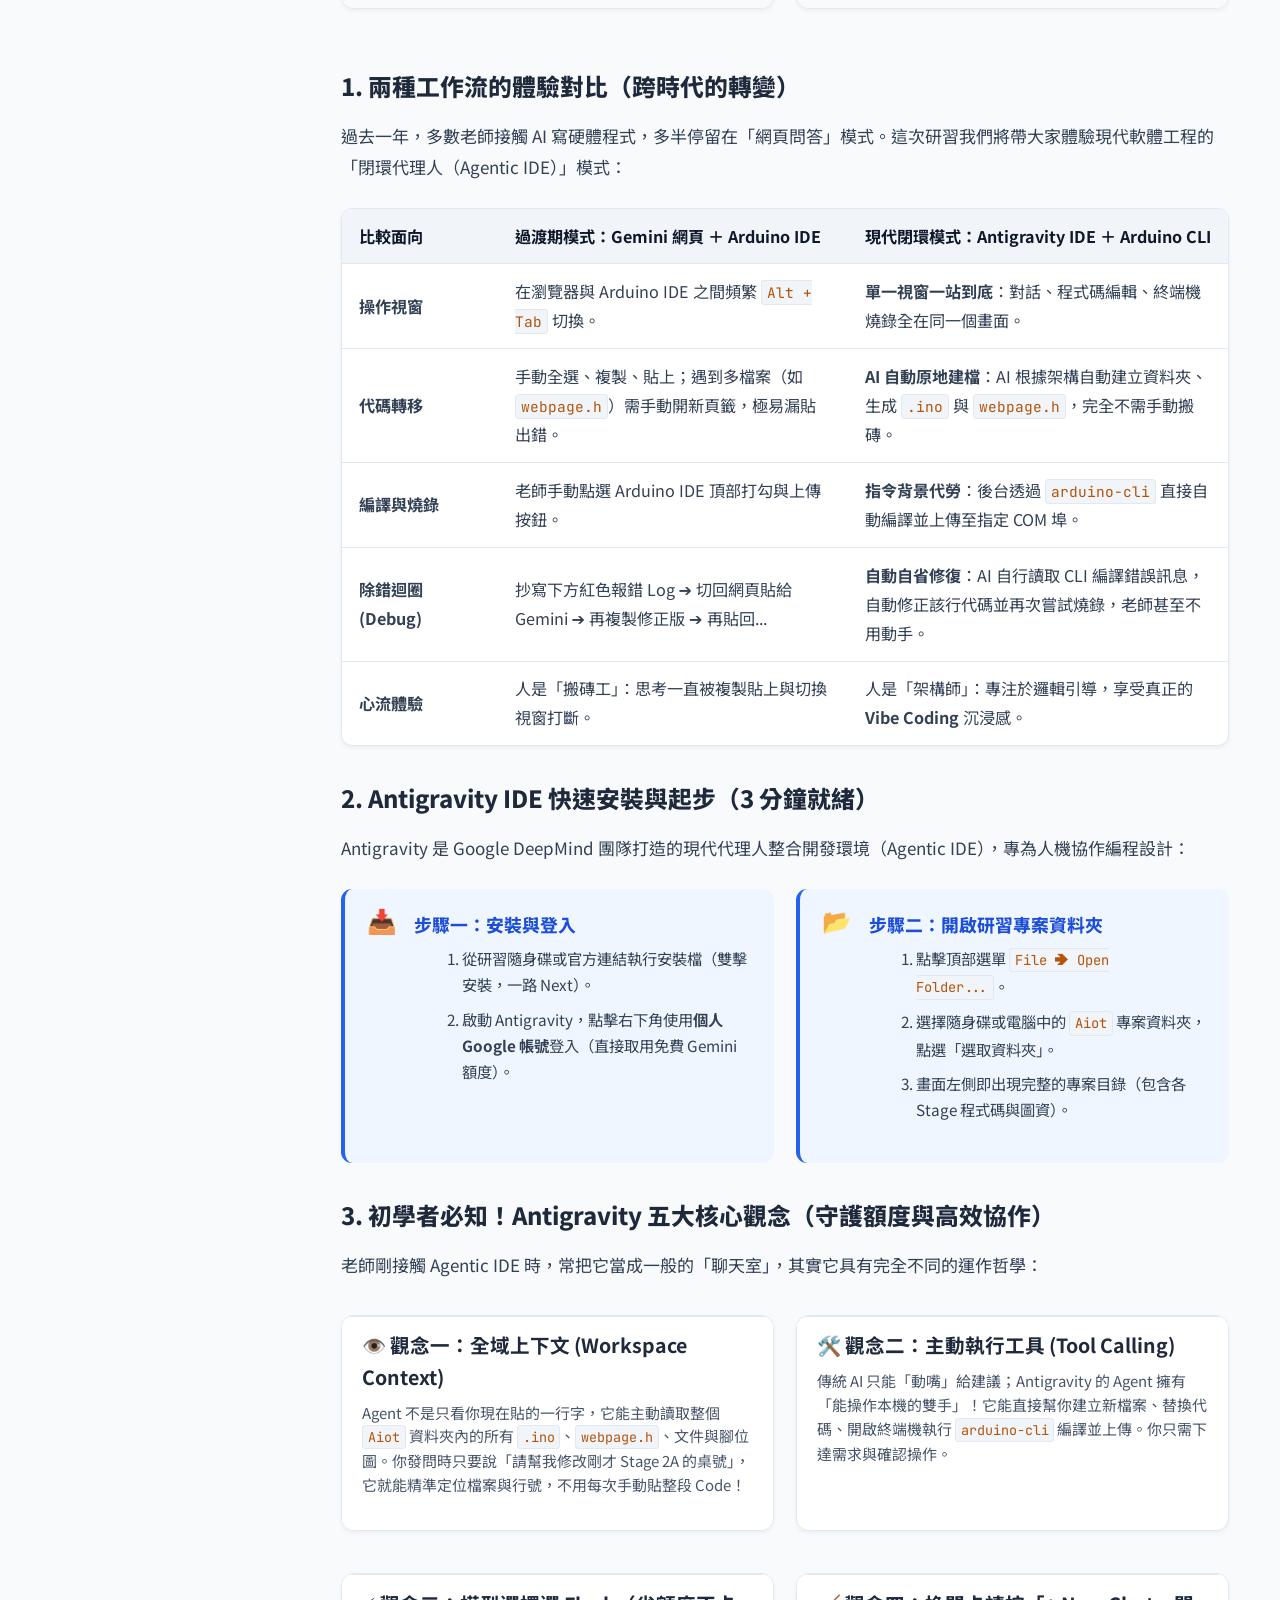
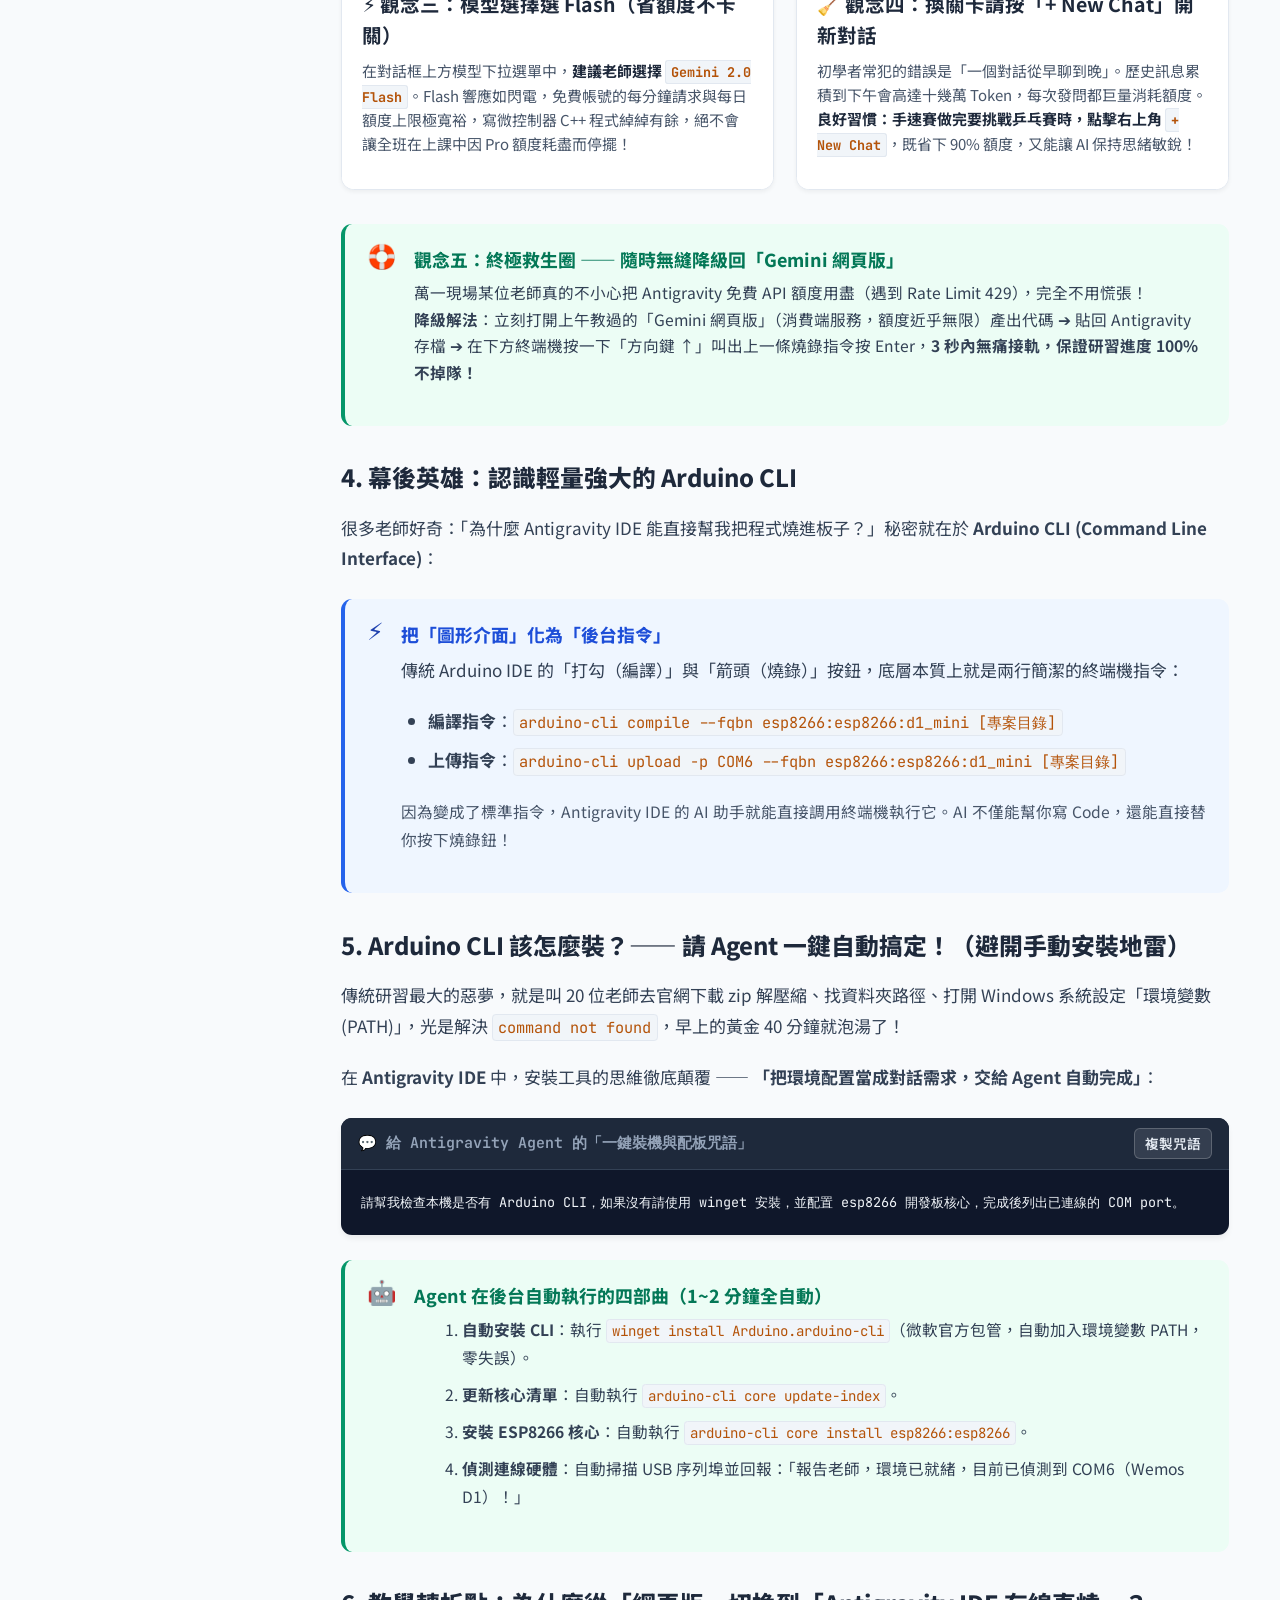
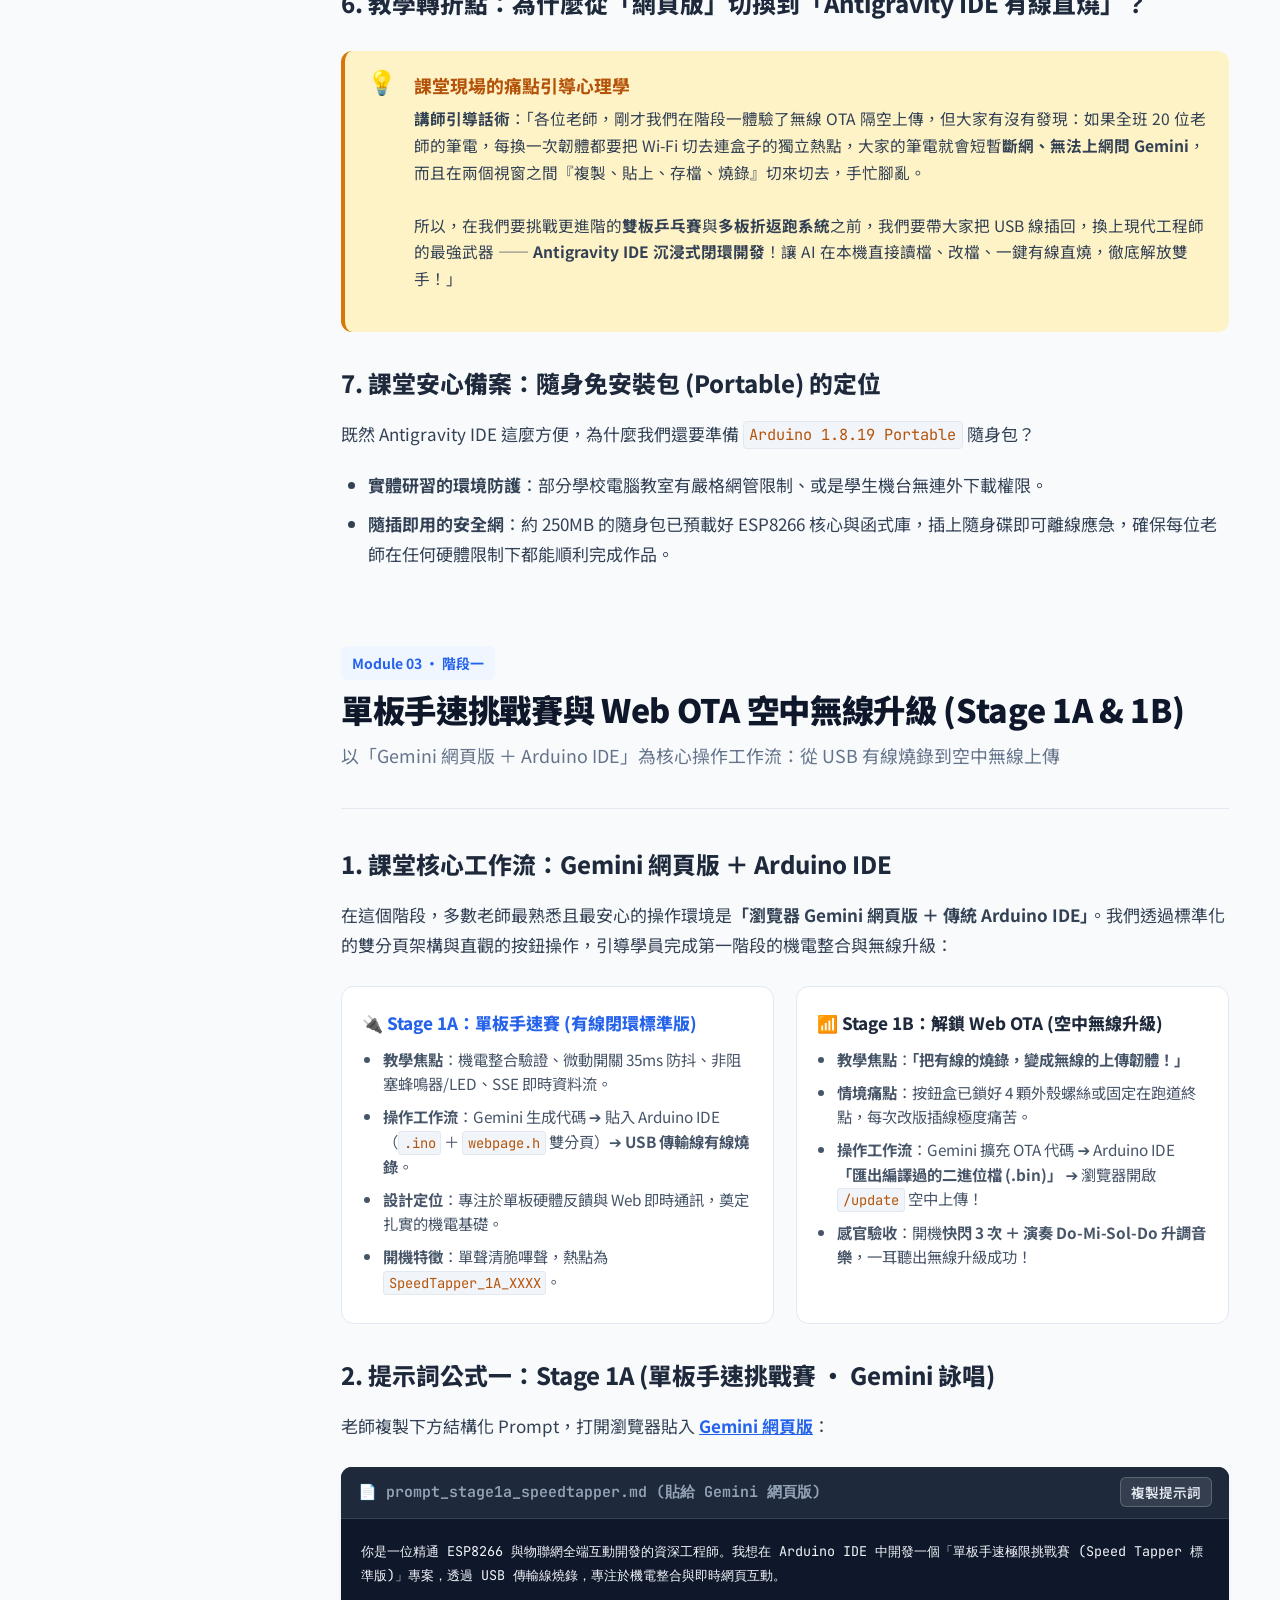
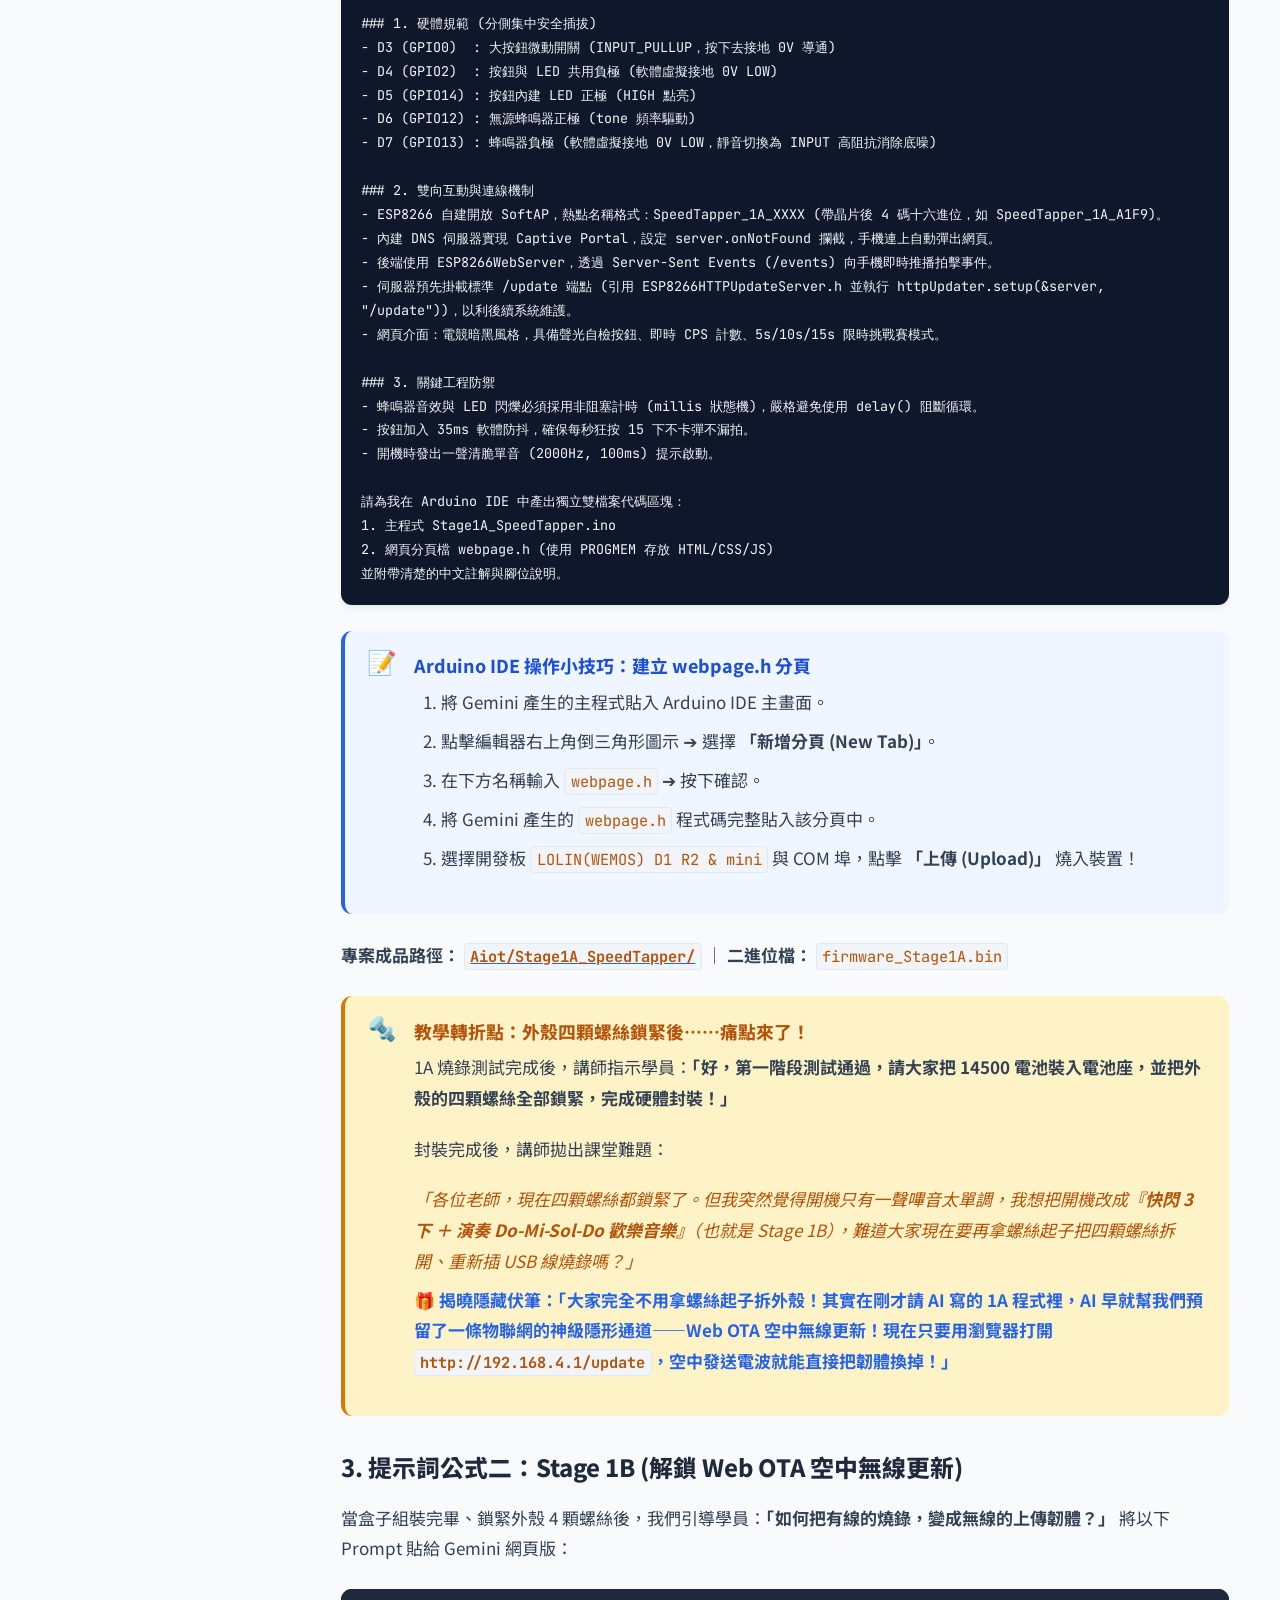
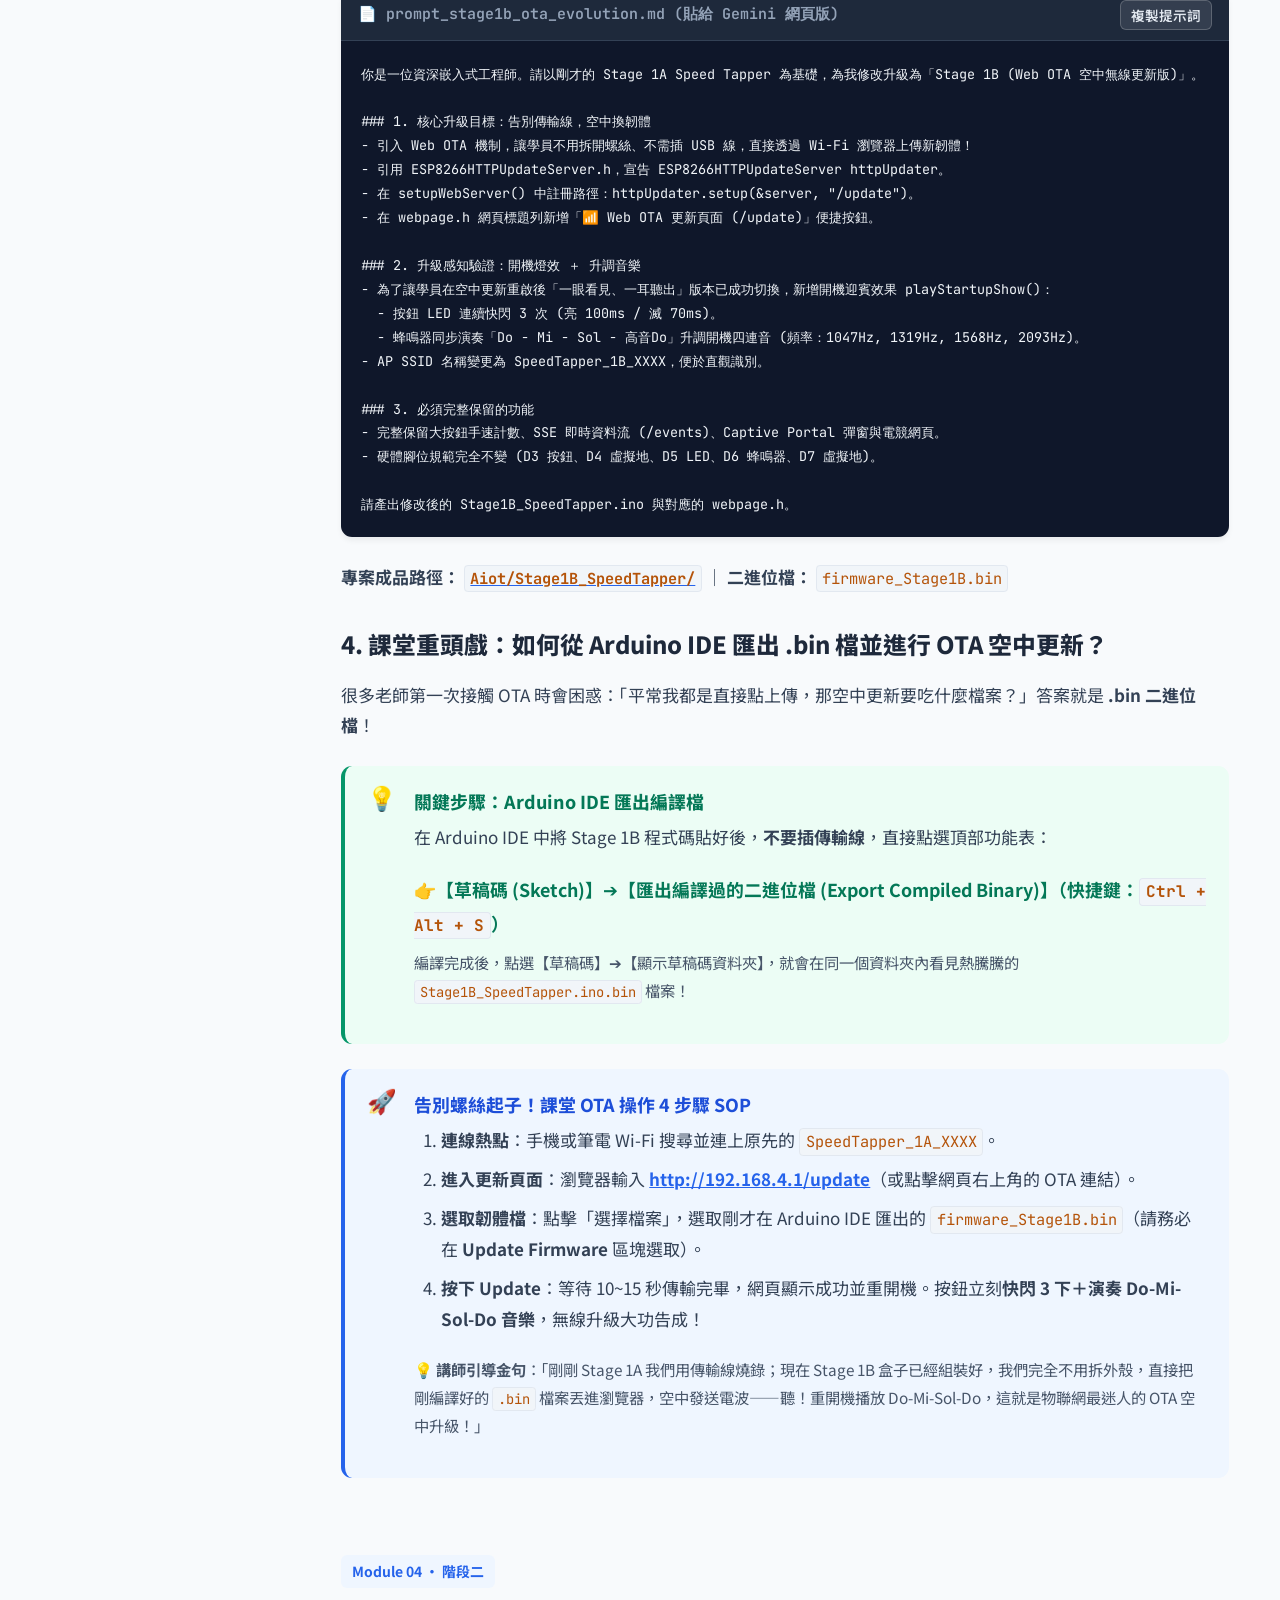
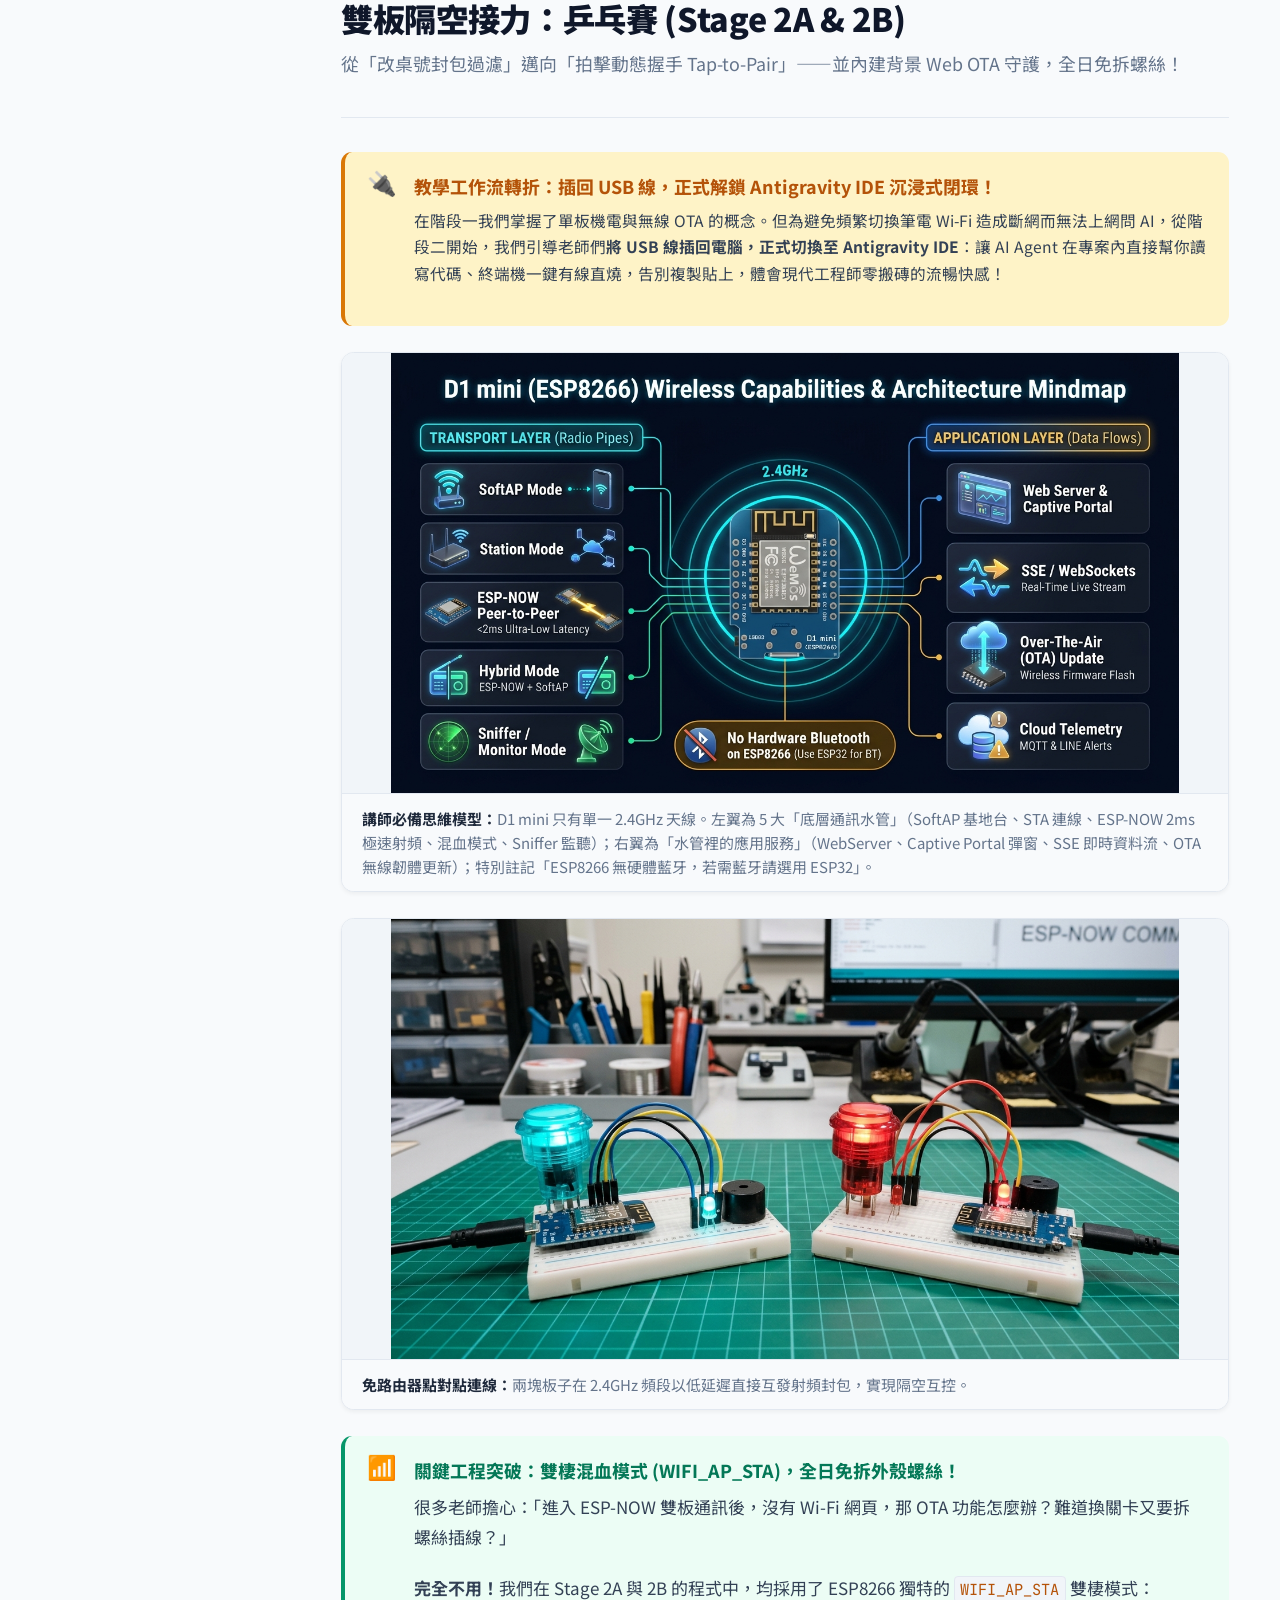
==== commit e295cac8: "feat: 在教學講義頁面正文中置頂新增 Canva 精簡簡報推薦卡與資源專區" ====
--- a/index.html
+++ b/index.html
@@ -1,4 +1,4 @@
-﻿<!DOCTYPE html>
+<!DOCTYPE html>
 <html lang="zh-TW">
 
 <head>
@@ -742,6 +742,33 @@
           <p class="module-subtitle">融合「開發端 AI 賦能」、「硬體端邊緣感測」與「應用端跨科整合」的實務思維</p>
         </div>
 
+        <!-- 研習簡報推薦卡片 (Canva & 互動大簡報) -->
+        <div style="background: linear-gradient(135deg, rgba(125,42,232,0.08), rgba(0,196,204,0.12)); border: 1.5px solid rgba(125,42,232,0.3); border-radius: 0.85rem; padding: 1.2rem 1.5rem; margin: 1.2rem 0 1.8rem; display: flex; align-items: center; justify-content: space-between; gap: 1.2rem; flex-wrap: wrap;">
+          <div style="display: flex; align-items: center; gap: 1rem; min-width: 260px;">
+            <div style="font-size: 2.2rem; background: #fff; width: 54px; height: 54px; display: flex; align-items: center; justify-content: center; border-radius: 12px; box-shadow: 0 2px 8px rgba(125,42,232,0.15);">
+              🎨
+            </div>
+            <div>
+              <div style="font-size: 1.05rem; font-weight: 800; color: #4c1d95; margin-bottom: 0.2rem;">
+                研習精簡教學簡報 (Canva 簡報頁面)
+              </div>
+              <div style="font-size: 0.88rem; color: #64748b; line-height: 1.4;">
+                王董精心設計的精簡版授課投影片，快速瀏覽機電整合架構、邊緣物聯網與體育跨域應用！
+              </div>
+            </div>
+          </div>
+          <div style="display: flex; gap: 0.6rem; align-items: center; flex-wrap: wrap;">
+            <a href="https://canva.link/6io5jtndaheli7z" target="_blank" style="display: inline-flex; align-items: center; gap: 0.45rem; background: linear-gradient(135deg, #7d2ae8, #00c4cc); color: #fff; text-decoration: none; font-weight: 700; font-size: 0.92rem; padding: 0.65rem 1.25rem; border-radius: 0.55rem; box-shadow: 0 2px 8px rgba(125,42,232,0.35); transition: transform 0.15s ease;">
+              <span>🚀 開啟 Canva 簡報</span>
+              <span>↗</span>
+            </a>
+            <a href="workshop_presentation.html" target="_blank" style="display: inline-flex; align-items: center; gap: 0.45rem; background: #ffffff; color: #0284c7; border: 1px solid #bae6fd; text-decoration: none; font-weight: 700; font-size: 0.92rem; padding: 0.65rem 1.1rem; border-radius: 0.55rem; box-shadow: 0 1px 4px rgba(0,0,0,0.05);">
+              <span>📺 現場互動大簡報</span>
+              <span>↗</span>
+            </a>
+          </div>
+        </div>
+
         <p>
           在國中科技領域的教學脈絡中，<strong>生活科技</strong>著重於機構加工、結構強度與工具操作；<strong>資訊科技</strong>則聚焦於運算思維、程式邏輯與演算法。兩者的交會點，正是當代工程教育不可或缺的<strong>「機電整合（Mechatronics）」</strong>。
         </p>
@@ -2158,6 +2185,16 @@
             </tbody>
           </table>
         </div>
+
+        <div class="callout callout-info" style="margin-top: 1.5rem;">
+          <div class="callout-title">🎨 研習簡報與核心教材資源</div>
+          <p>
+            • <strong>精簡版 Canva 投影片</strong>：<a href="https://canva.link/6io5jtndaheli7z" target="_blank" style="color: #7d2ae8; font-weight: 700; text-decoration: underline;">https://canva.link/6io5jtndaheli7z</a>（王董精心設計的精簡授課投影片）<br>
+            • <strong>現場互動投影大簡報</strong>：<a href="workshop_presentation.html" target="_blank" style="color: var(--primary); font-weight: 700;">workshop_presentation.html</a>（內建雙板邏輯互動模擬器與投影視角）<br>
+            • <strong>ArenaPod 競技拓撲技術手冊</strong>：<a href="折返跑.md" target="_blank" style="color: #334155; font-weight: 700;">折返跑.md</a>（深層狀態機、運動科學與通訊封包規格）<br>
+            • <strong>GitHub 開源儲存庫</strong>：<a href="https://github.com/eric-aicode/aiot" target="_blank" style="color: #059669; font-weight: 700;">https://github.com/eric-aicode/aiot</a>（全 7 階段韌體、二進位檔與教案原始檔）
+          </p>
+        </div>
       </section>
 
     </main>
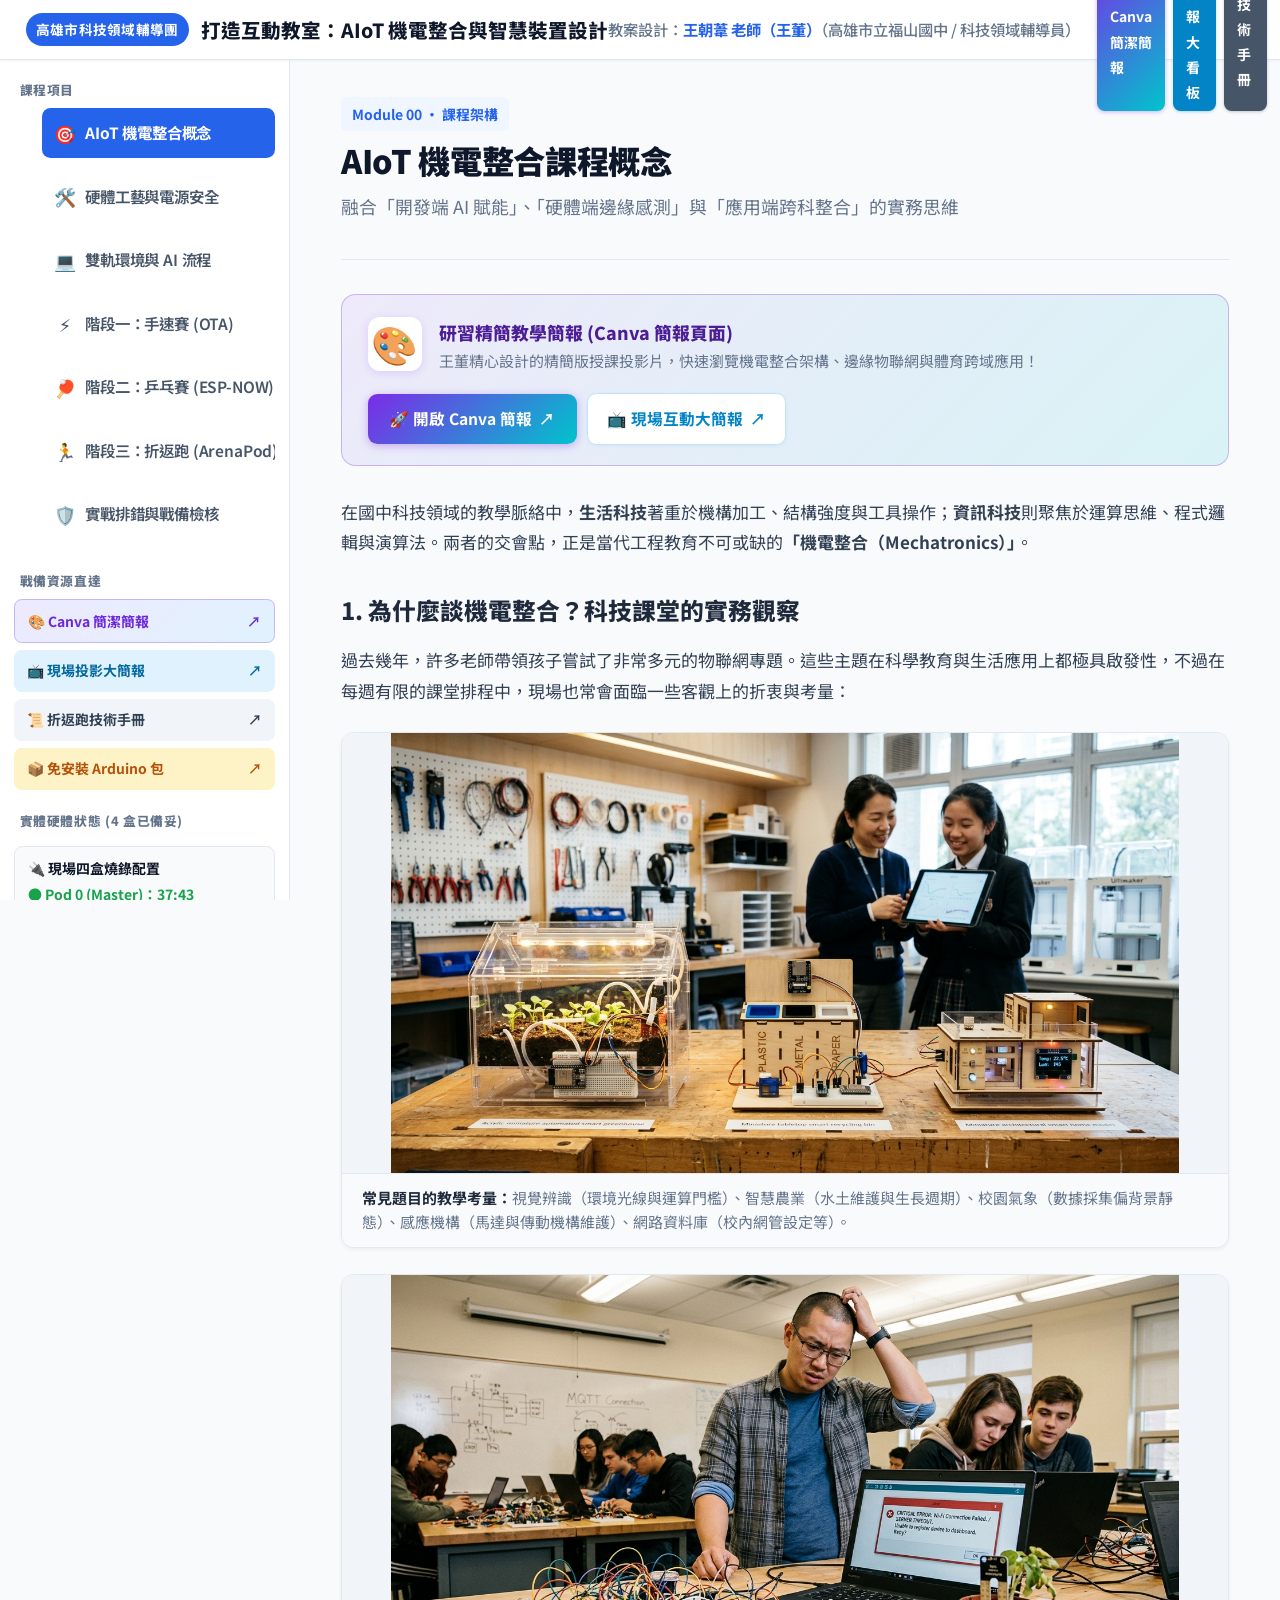
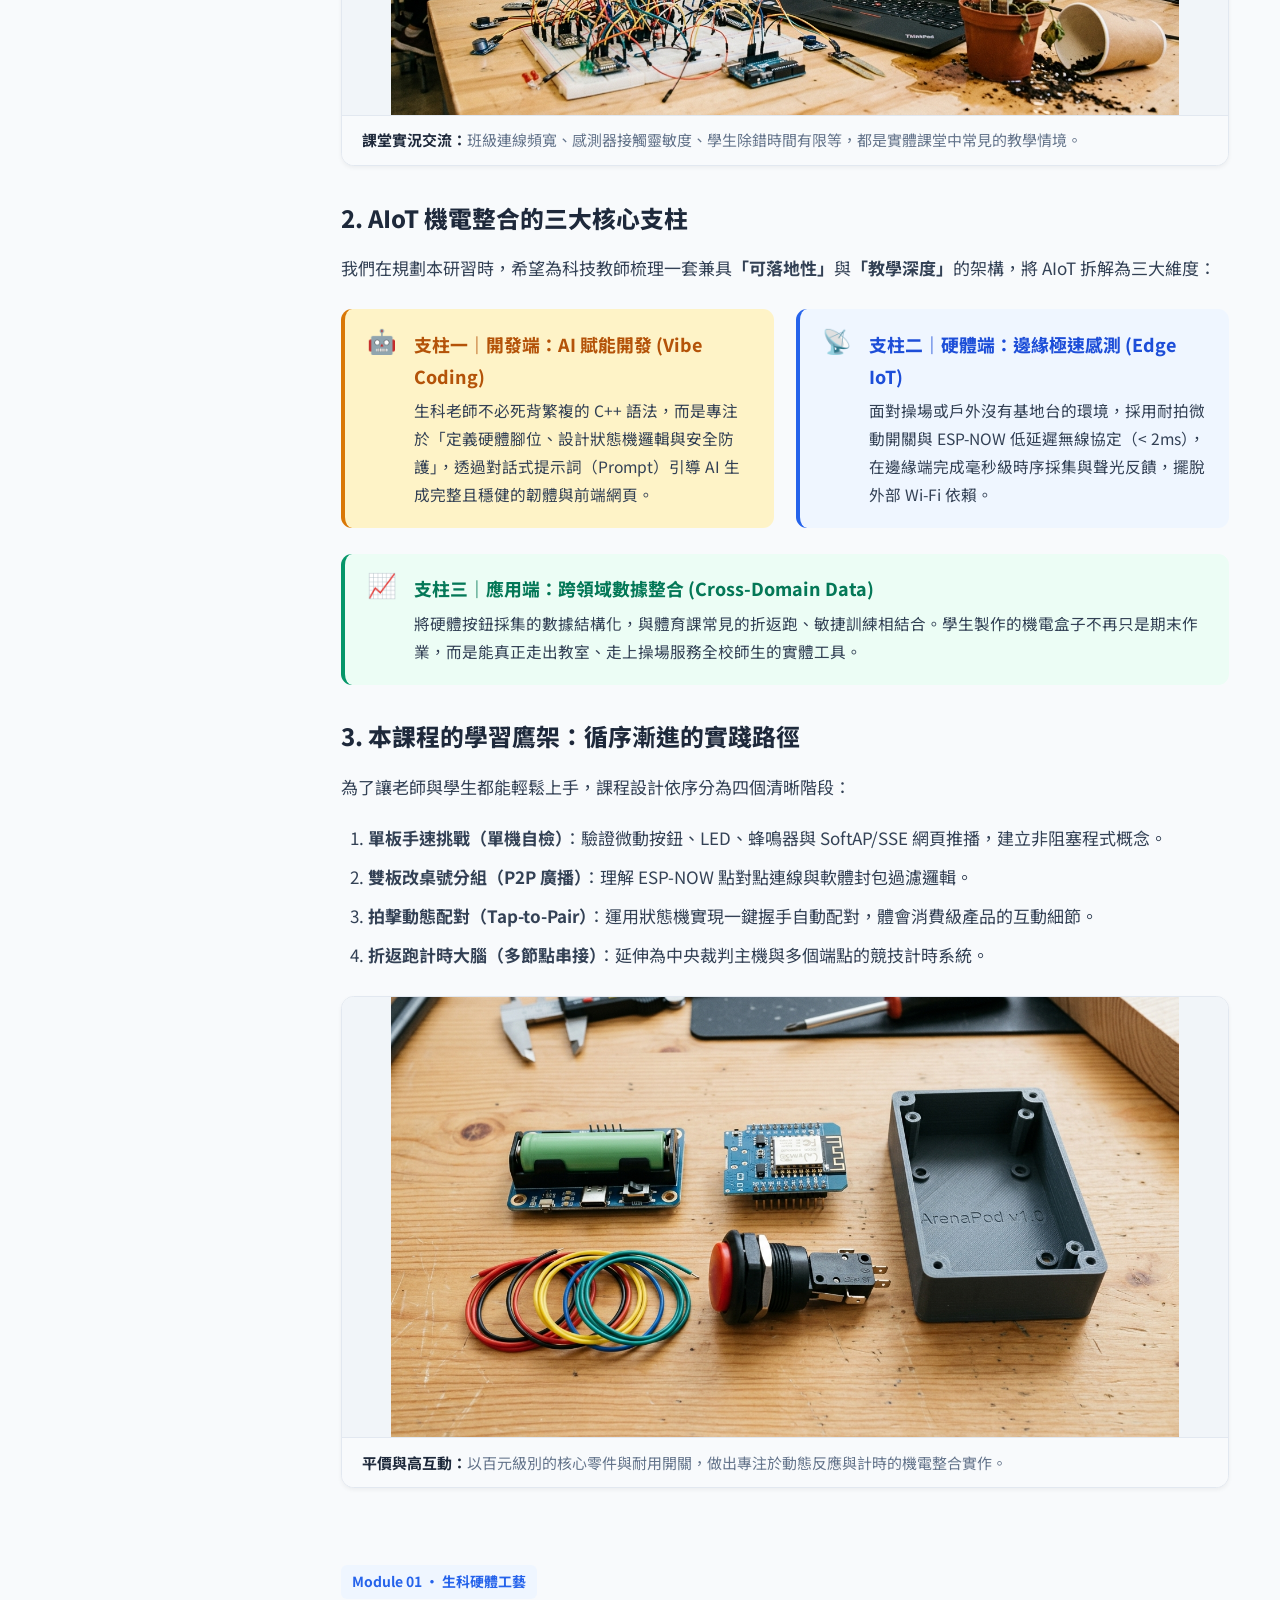
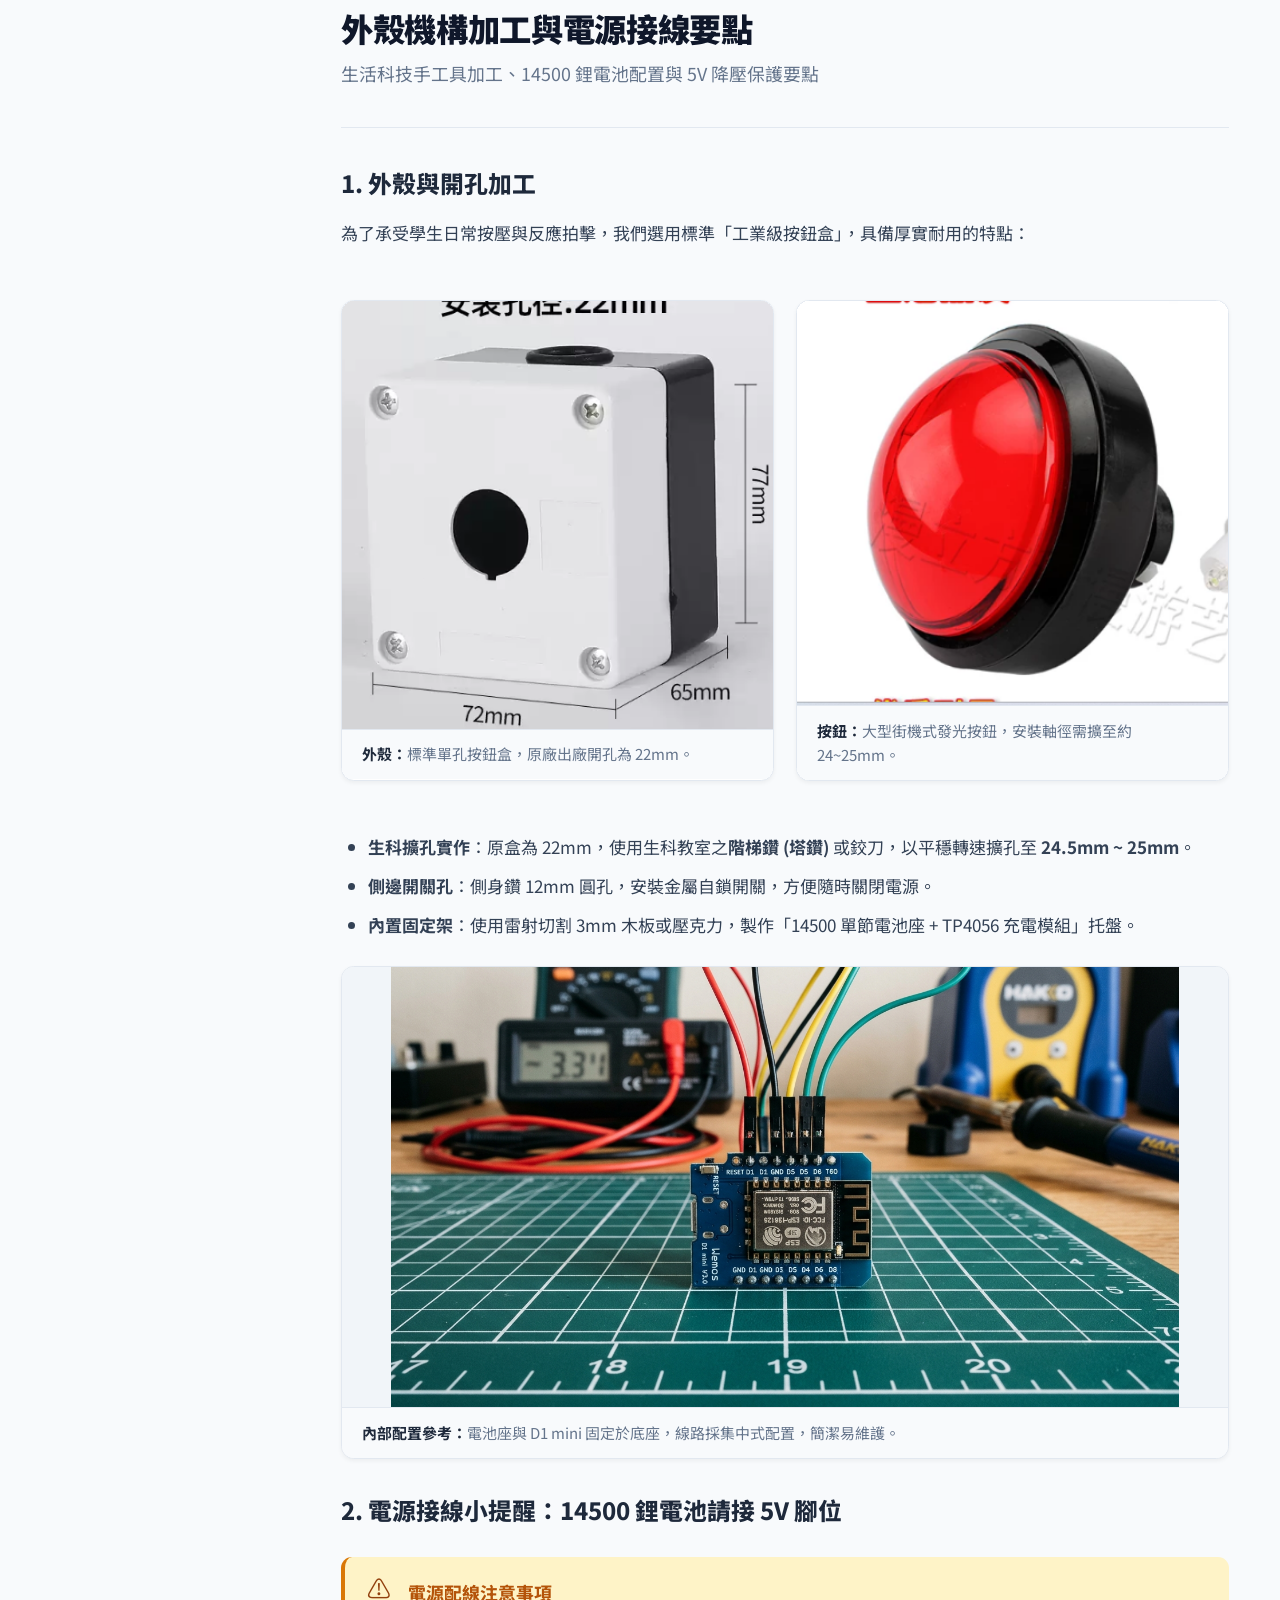
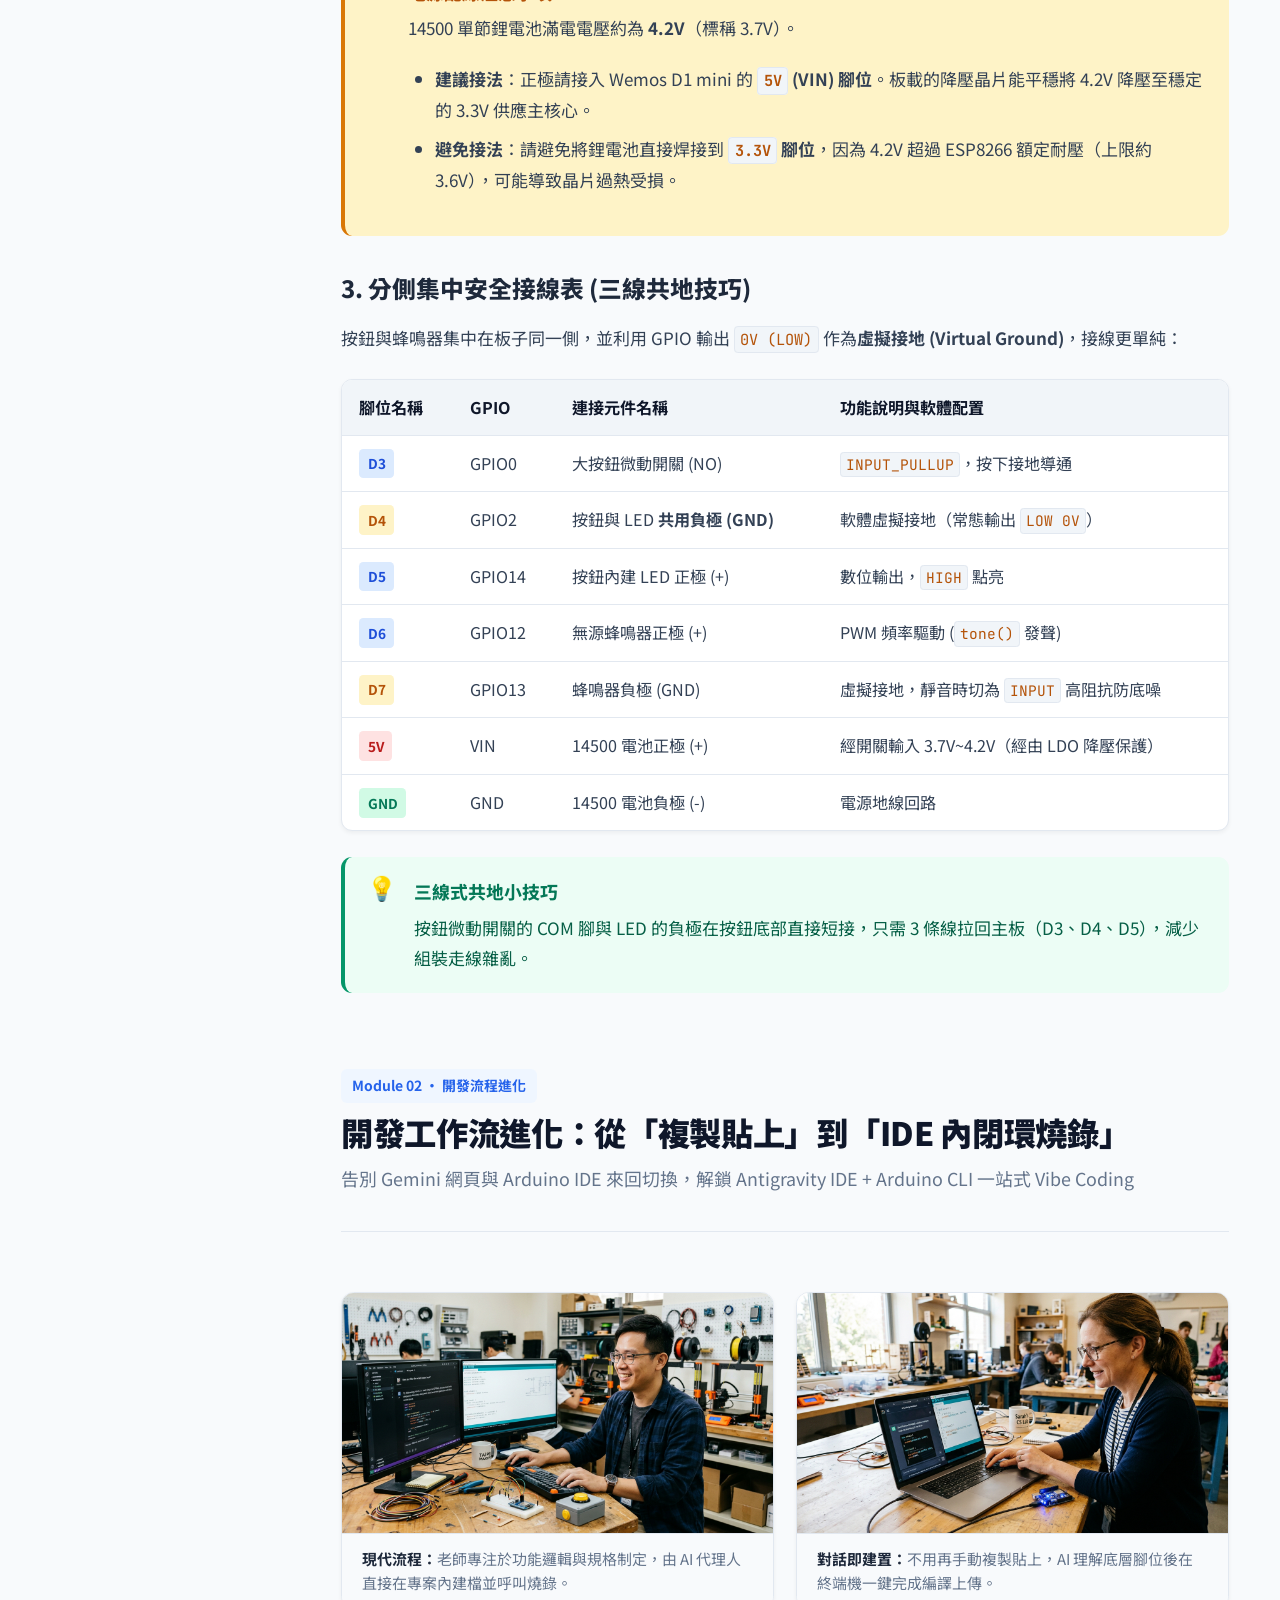
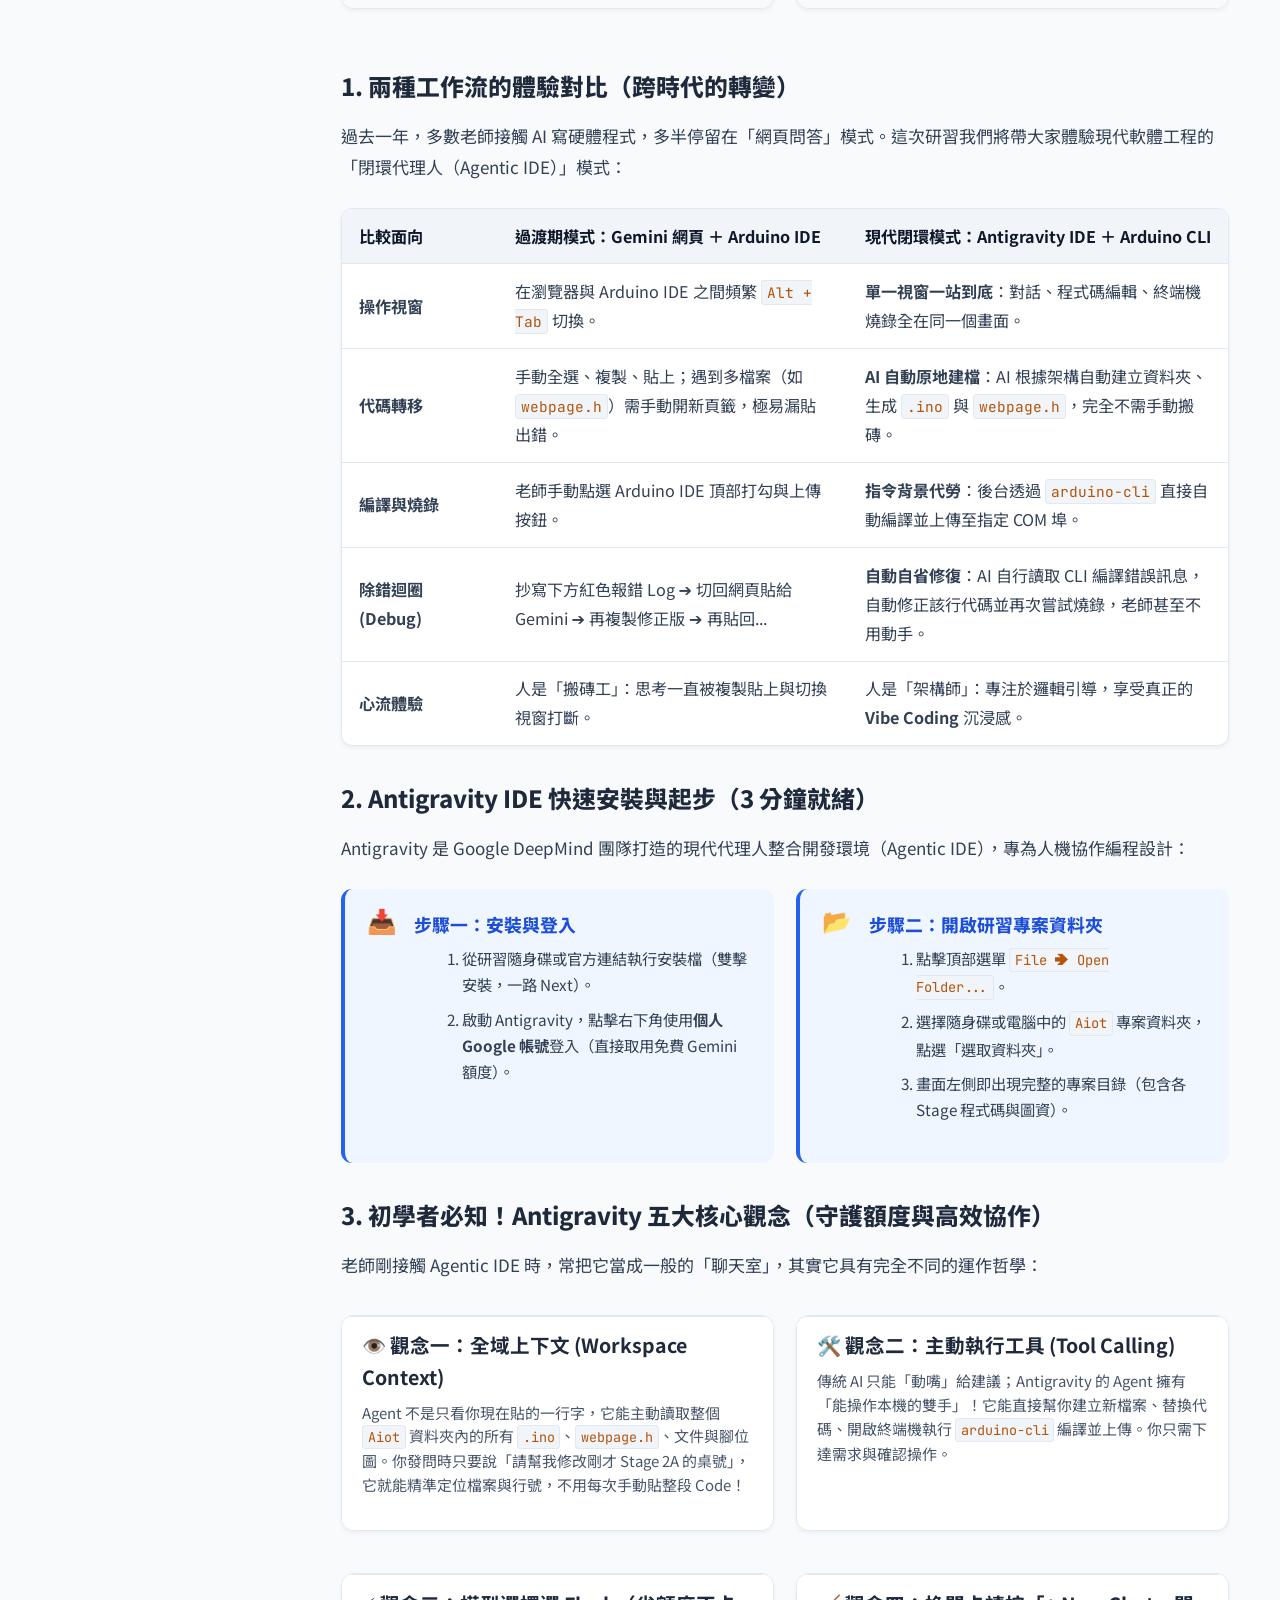
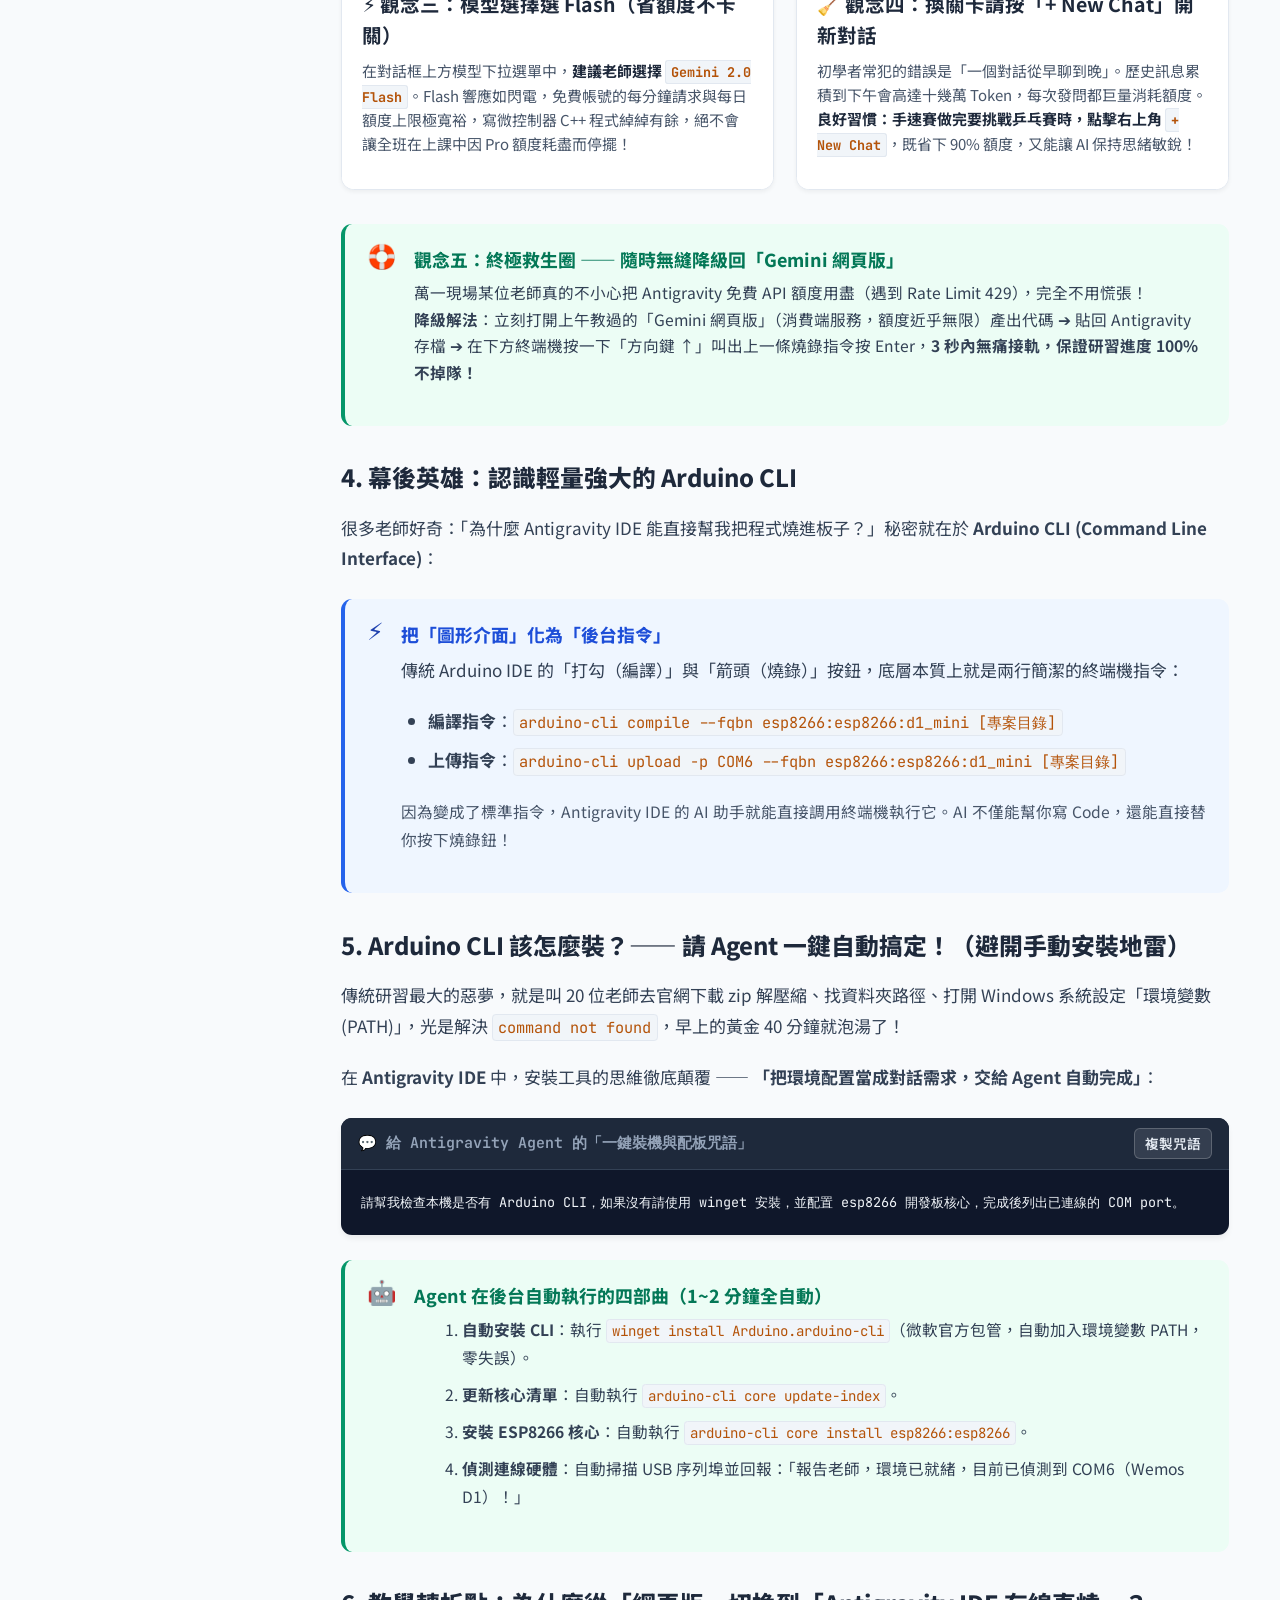
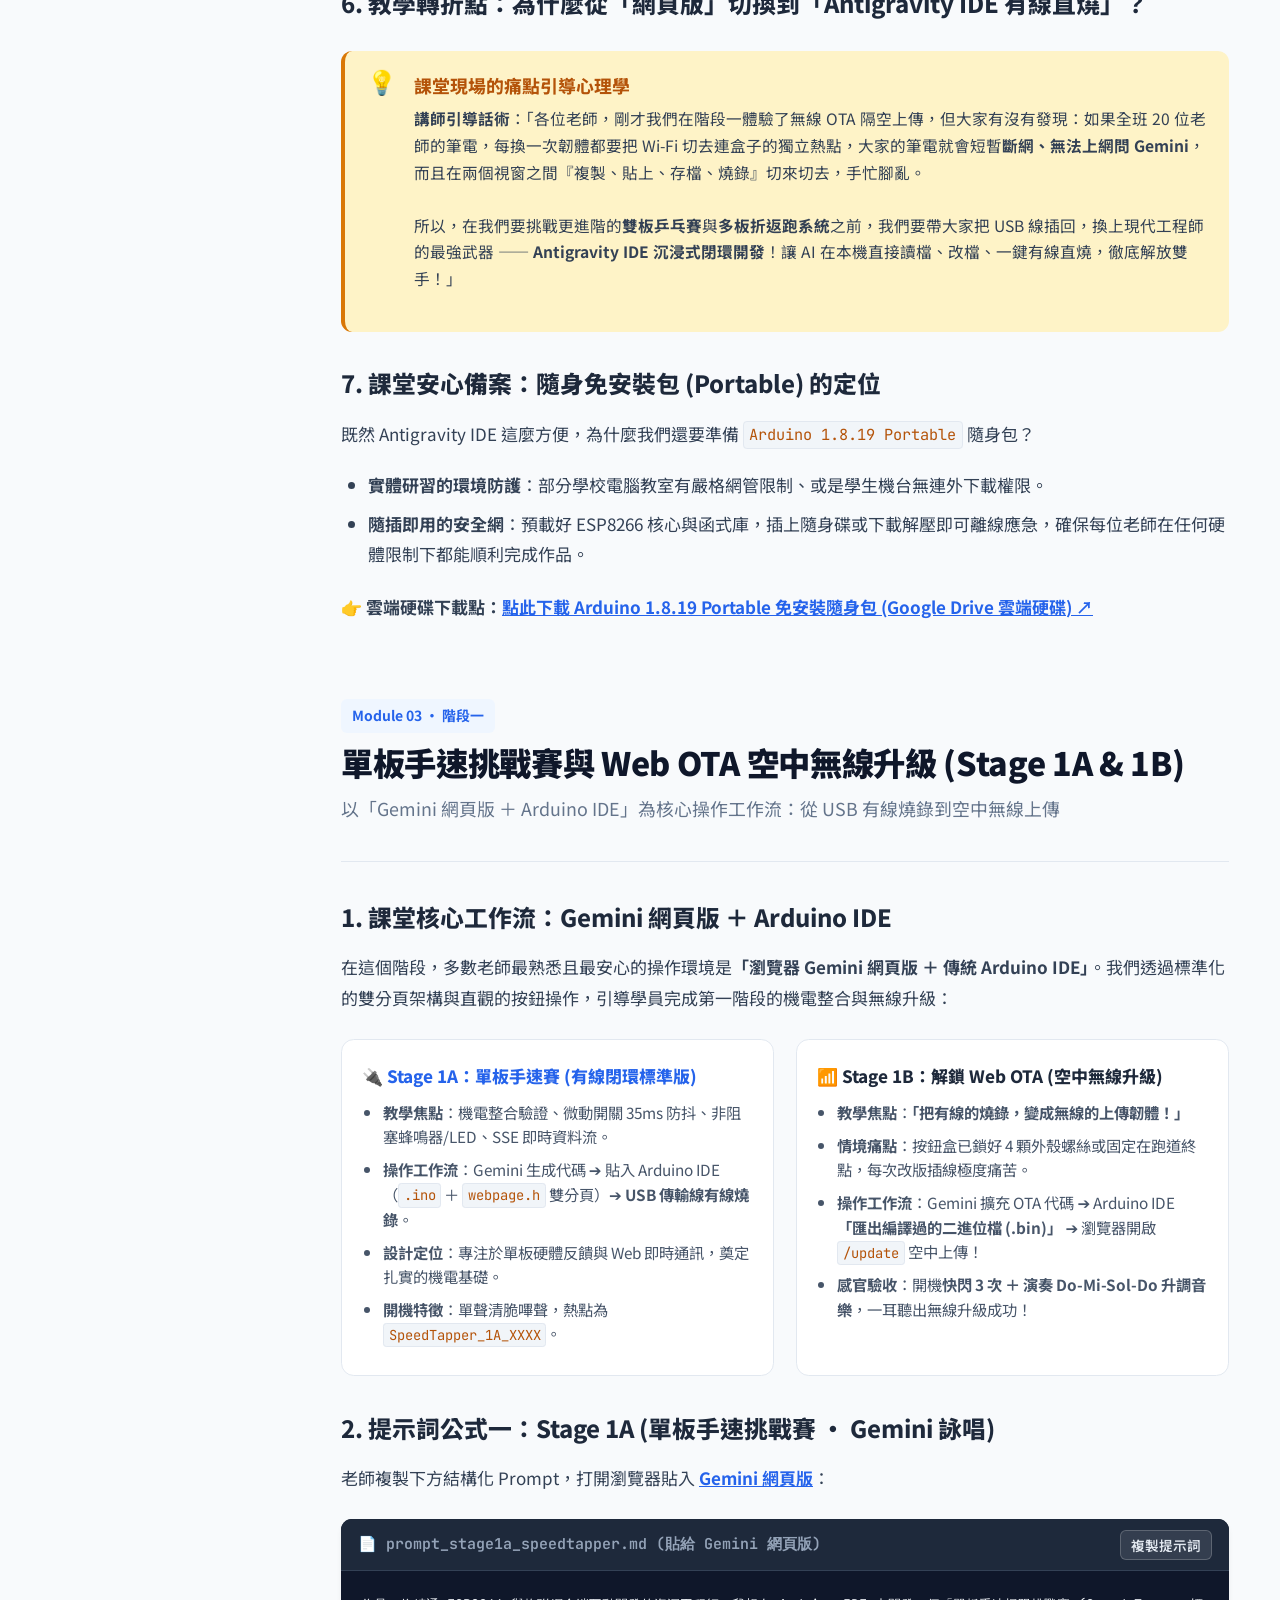
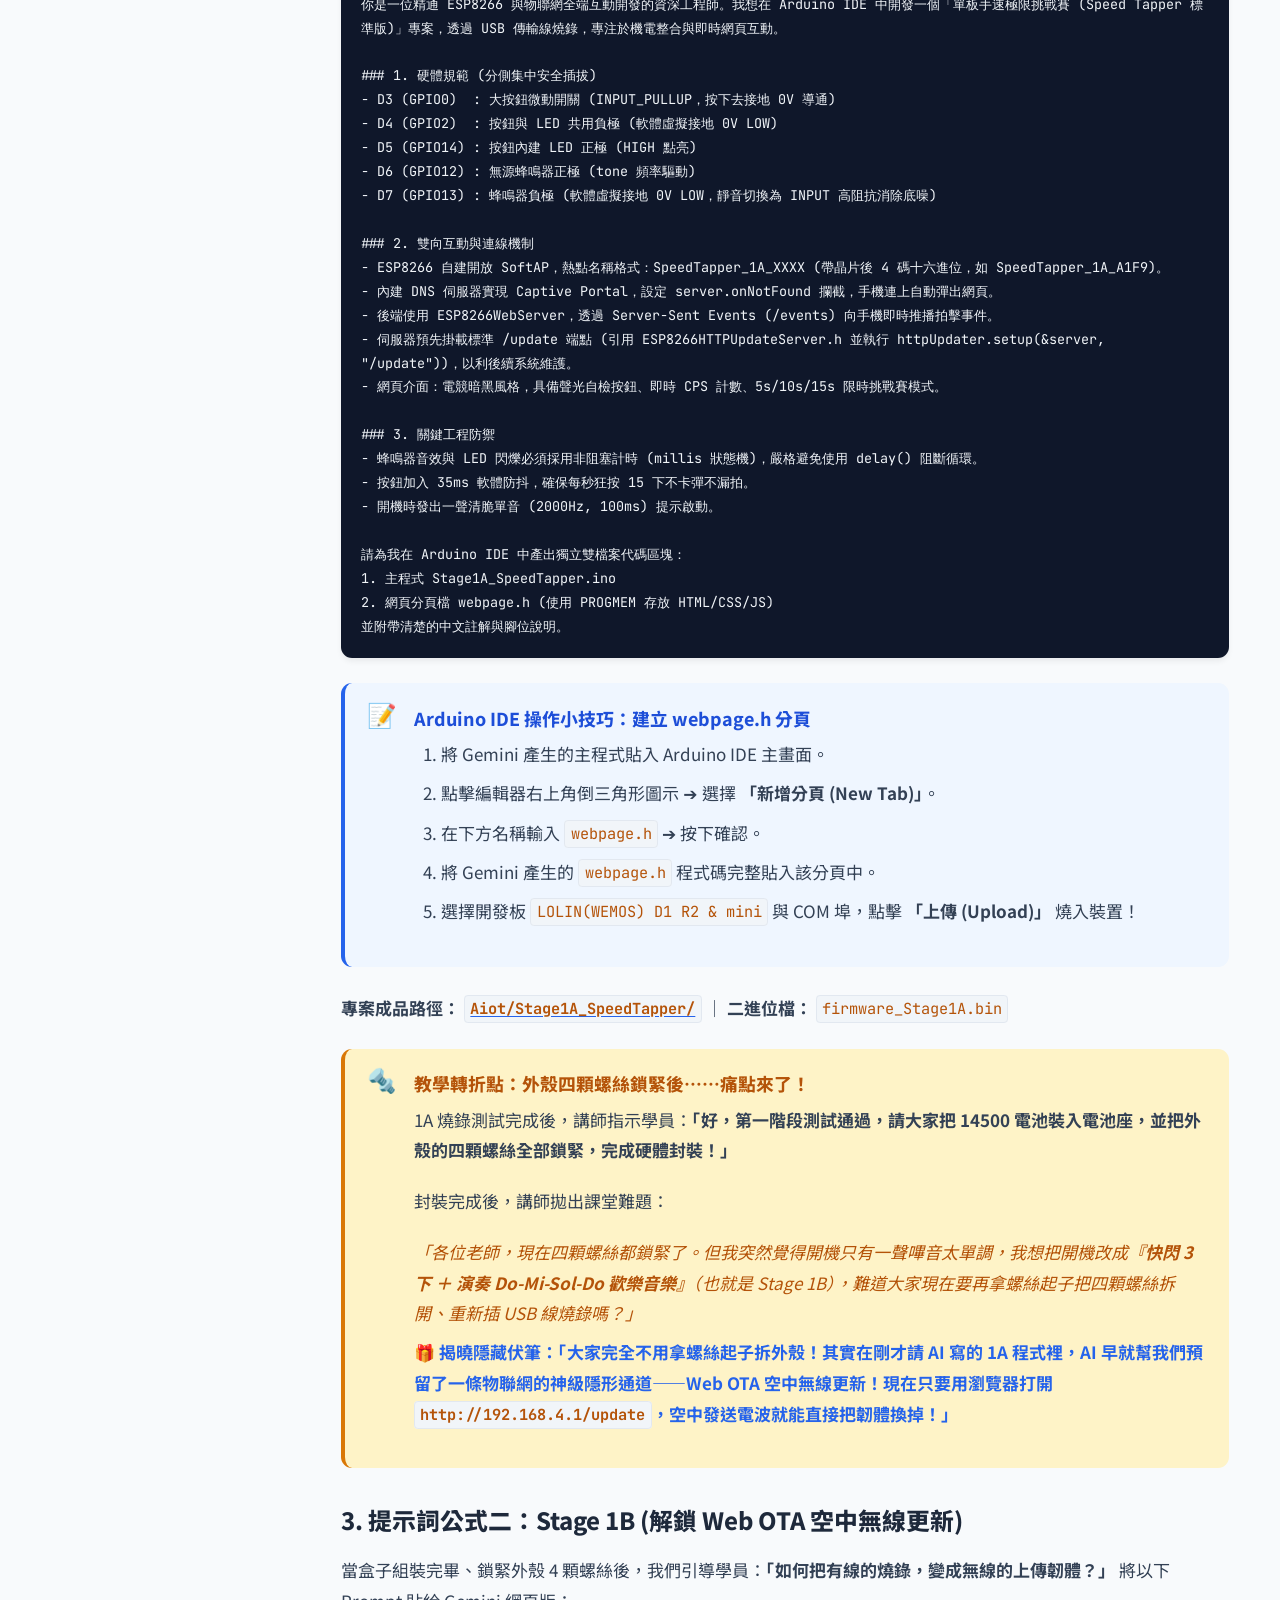
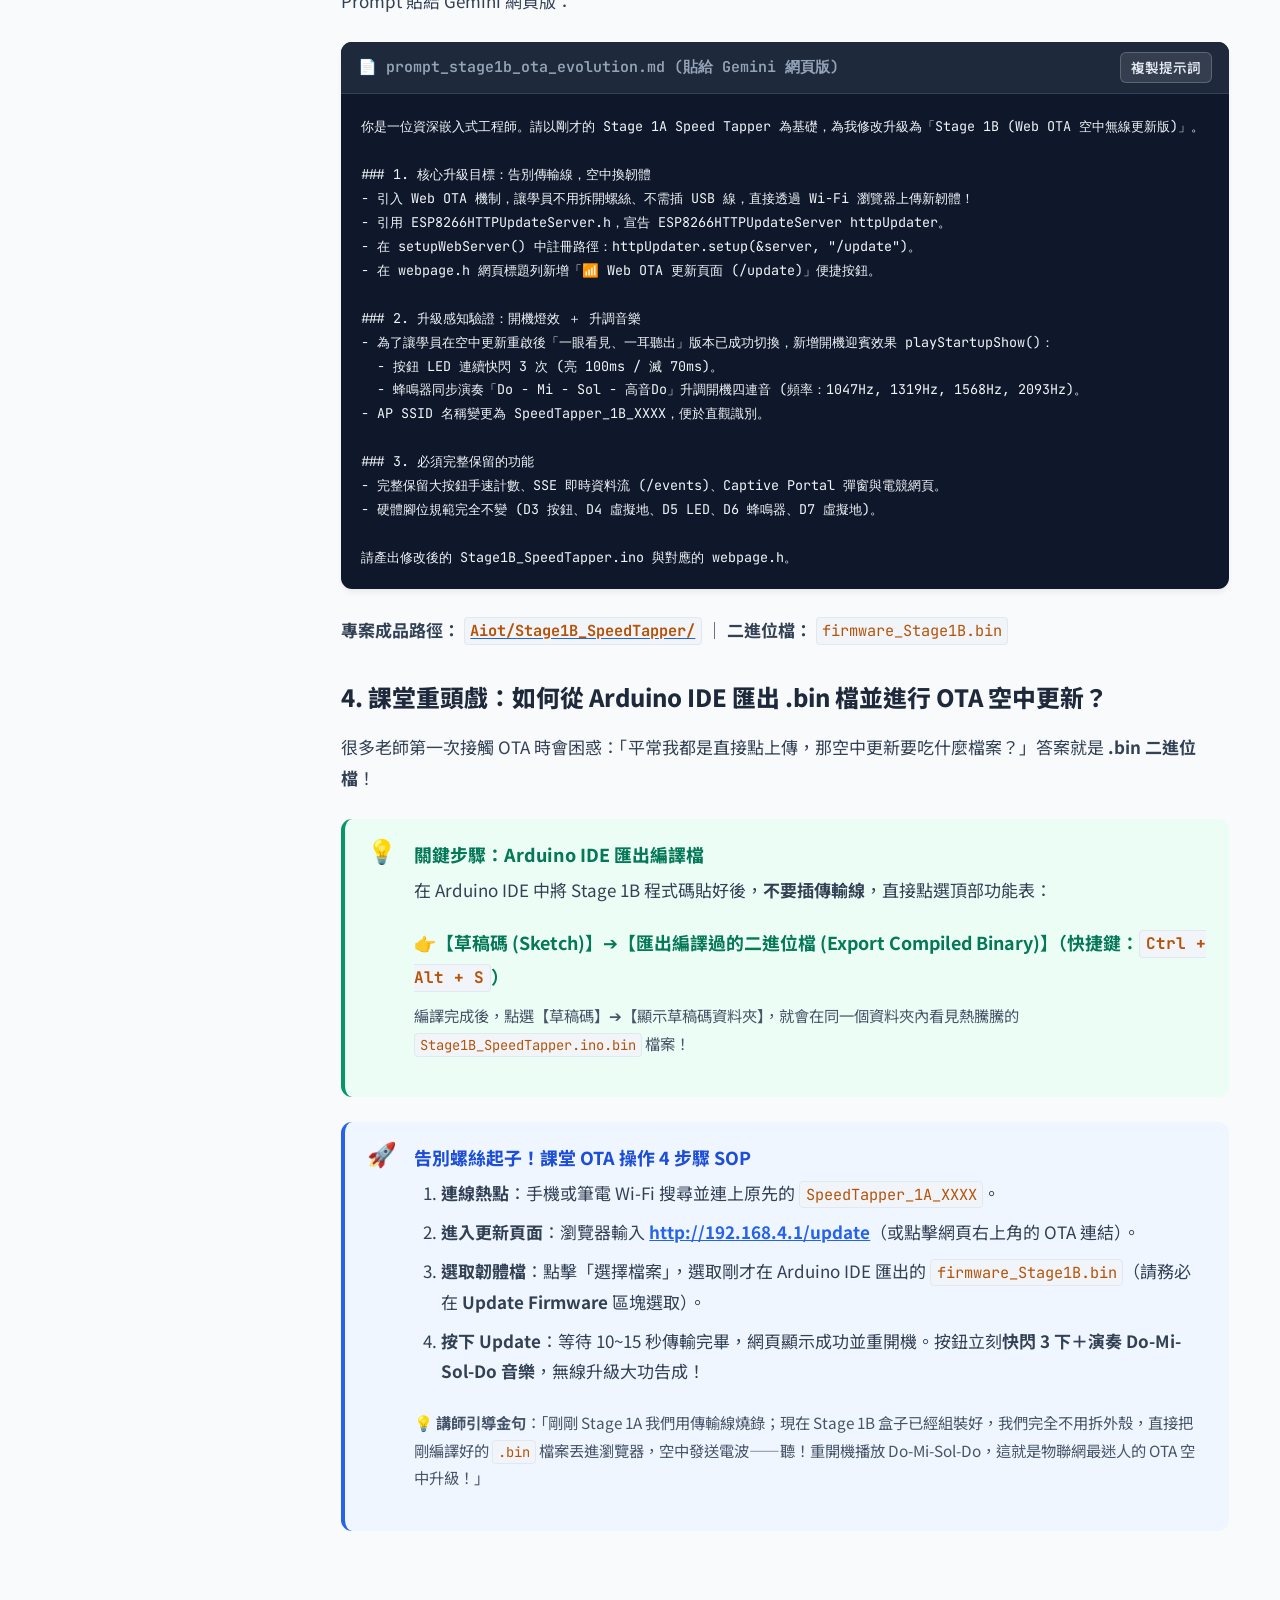
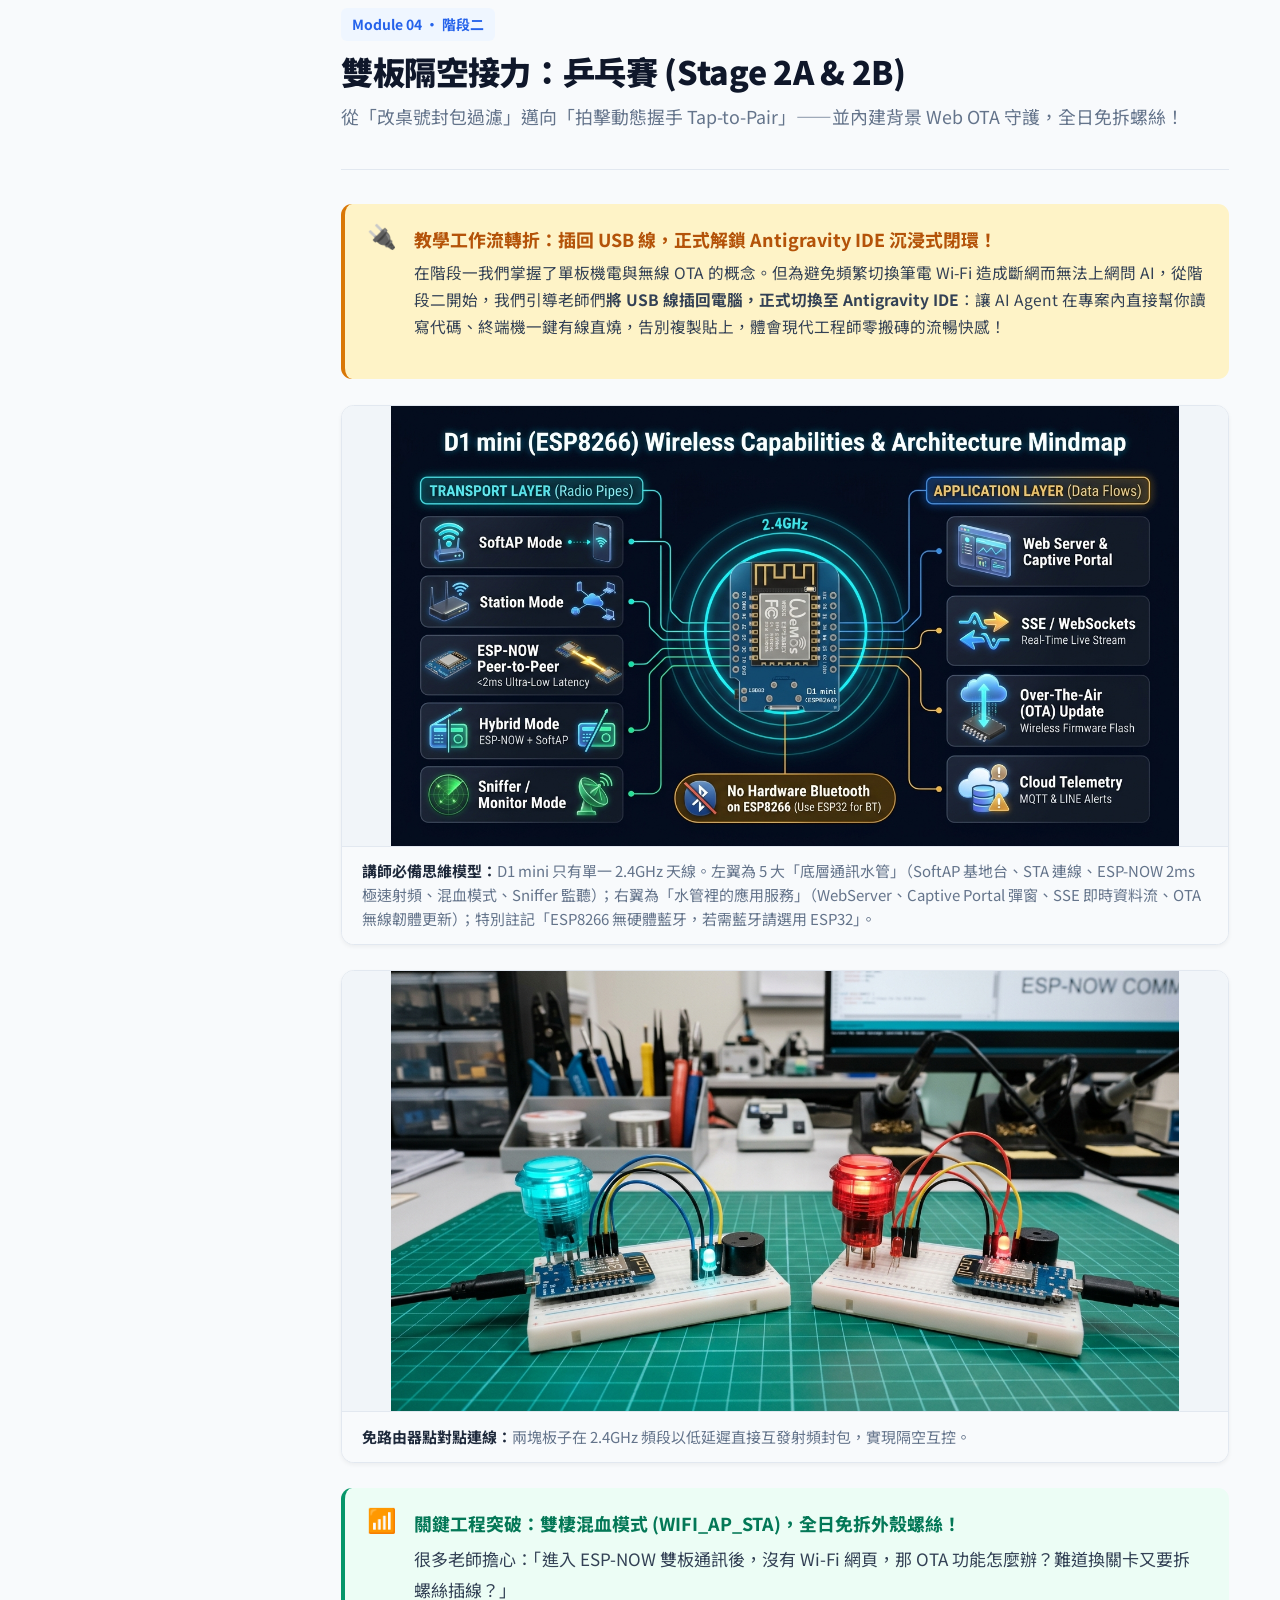
==== commit 8555aeea: "fix: 將免安裝隨身包下載連結更新為 Google Drive 雲端硬碟載點" ====
--- a/index.html
+++ b/index.html
@@ -711,8 +711,8 @@
         <a href="折返跑.md" target="_blank" style="display: flex; align-items: center; justify-content: space-between; padding: 0.5rem 0.75rem; background: #f1f5f9; color: #334155; border-radius: 0.45rem; text-decoration: none; font-size: 0.82rem; font-weight: 700;">
           <span>📜 折返跑技術手冊</span><span>↗</span>
         </a>
-        <a href="Arduino-1.8.19-Portable-ESP8266.zip" download style="display: flex; align-items: center; justify-content: space-between; padding: 0.5rem 0.75rem; background: #fef3c7; color: #b45309; border-radius: 0.45rem; text-decoration: none; font-size: 0.82rem; font-weight: 700;">
-          <span>📦 免安裝 Arduino 包</span><span>⬇</span>
+        <a href="https://drive.google.com/open?id=1WvaOGtPN6lqbmegGWYMPW0Fgm3zdMmAK&usp=drive_fs" target="_blank" style="display: flex; align-items: center; justify-content: space-between; padding: 0.5rem 0.75rem; background: #fef3c7; color: #b45309; border-radius: 0.45rem; text-decoration: none; font-size: 0.82rem; font-weight: 700;">
+          <span>📦 免安裝 Arduino 包</span><span>↗</span>
         </a>
       </div>
 
@@ -1164,8 +1164,9 @@
         <p>既然 Antigravity IDE 這麼方便，為什麼我們還要準備 <code>Arduino 1.8.19 Portable</code> 隨身包？</p>
         <ul>
           <li><strong>實體研習的環境防護</strong>：部分學校電腦教室有嚴格網管限制、或是學生機台無連外下載權限。</li>
-          <li><strong>隨插即用的安全網</strong>：約 250MB 的隨身包已預載好 ESP8266 核心與函式庫，插上隨身碟即可離線應急，確保每位老師在任何硬體限制下都能順利完成作品。</li>
+          <li><strong>隨插即用的安全網</strong>：預載好 ESP8266 核心與函式庫，插上隨身碟或下載解壓即可離線應急，確保每位老師在任何硬體限制下都能順利完成作品。</li>
         </ul>
+        <p>👉 <strong>雲端硬碟下載點：</strong><a href="https://drive.google.com/open?id=1WvaOGtPN6lqbmegGWYMPW0Fgm3zdMmAK&usp=drive_fs" target="_blank" style="color: var(--primary); font-weight: 700; text-decoration: underline;">點此下載 Arduino 1.8.19 Portable 免安裝隨身包 (Google Drive 雲端硬碟) ↗</a></p>
       </section>
 
       <!-- 單元 3：階段一 單板手速賽 (Gemini 網頁版 + Arduino IDE 實戰) -->
@@ -2192,6 +2193,7 @@
             • <strong>精簡版 Canva 投影片</strong>：<a href="https://canva.link/6io5jtndaheli7z" target="_blank" style="color: #7d2ae8; font-weight: 700; text-decoration: underline;">https://canva.link/6io5jtndaheli7z</a>（王董精心設計的精簡授課投影片）<br>
             • <strong>現場互動投影大簡報</strong>：<a href="workshop_presentation.html" target="_blank" style="color: var(--primary); font-weight: 700;">workshop_presentation.html</a>（內建雙板邏輯互動模擬器與投影視角）<br>
             • <strong>ArenaPod 競技拓撲技術手冊</strong>：<a href="折返跑.md" target="_blank" style="color: #334155; font-weight: 700;">折返跑.md</a>（深層狀態機、運動科學與通訊封包規格）<br>
+            • <strong>免安裝環境包 (Google Drive)</strong>：<a href="https://drive.google.com/open?id=1WvaOGtPN6lqbmegGWYMPW0Fgm3zdMmAK&usp=drive_fs" target="_blank" style="color: #b45309; font-weight: 700; text-decoration: underline;">點此下載 Arduino 1.8.19 Portable 免安裝環境包 (Google Drive) ↗</a><br>
             • <strong>GitHub 開源儲存庫</strong>：<a href="https://github.com/eric-aicode/aiot" target="_blank" style="color: #059669; font-weight: 700;">https://github.com/eric-aicode/aiot</a>（全 7 階段韌體、二進位檔與教案原始檔）
           </p>
         </div>
